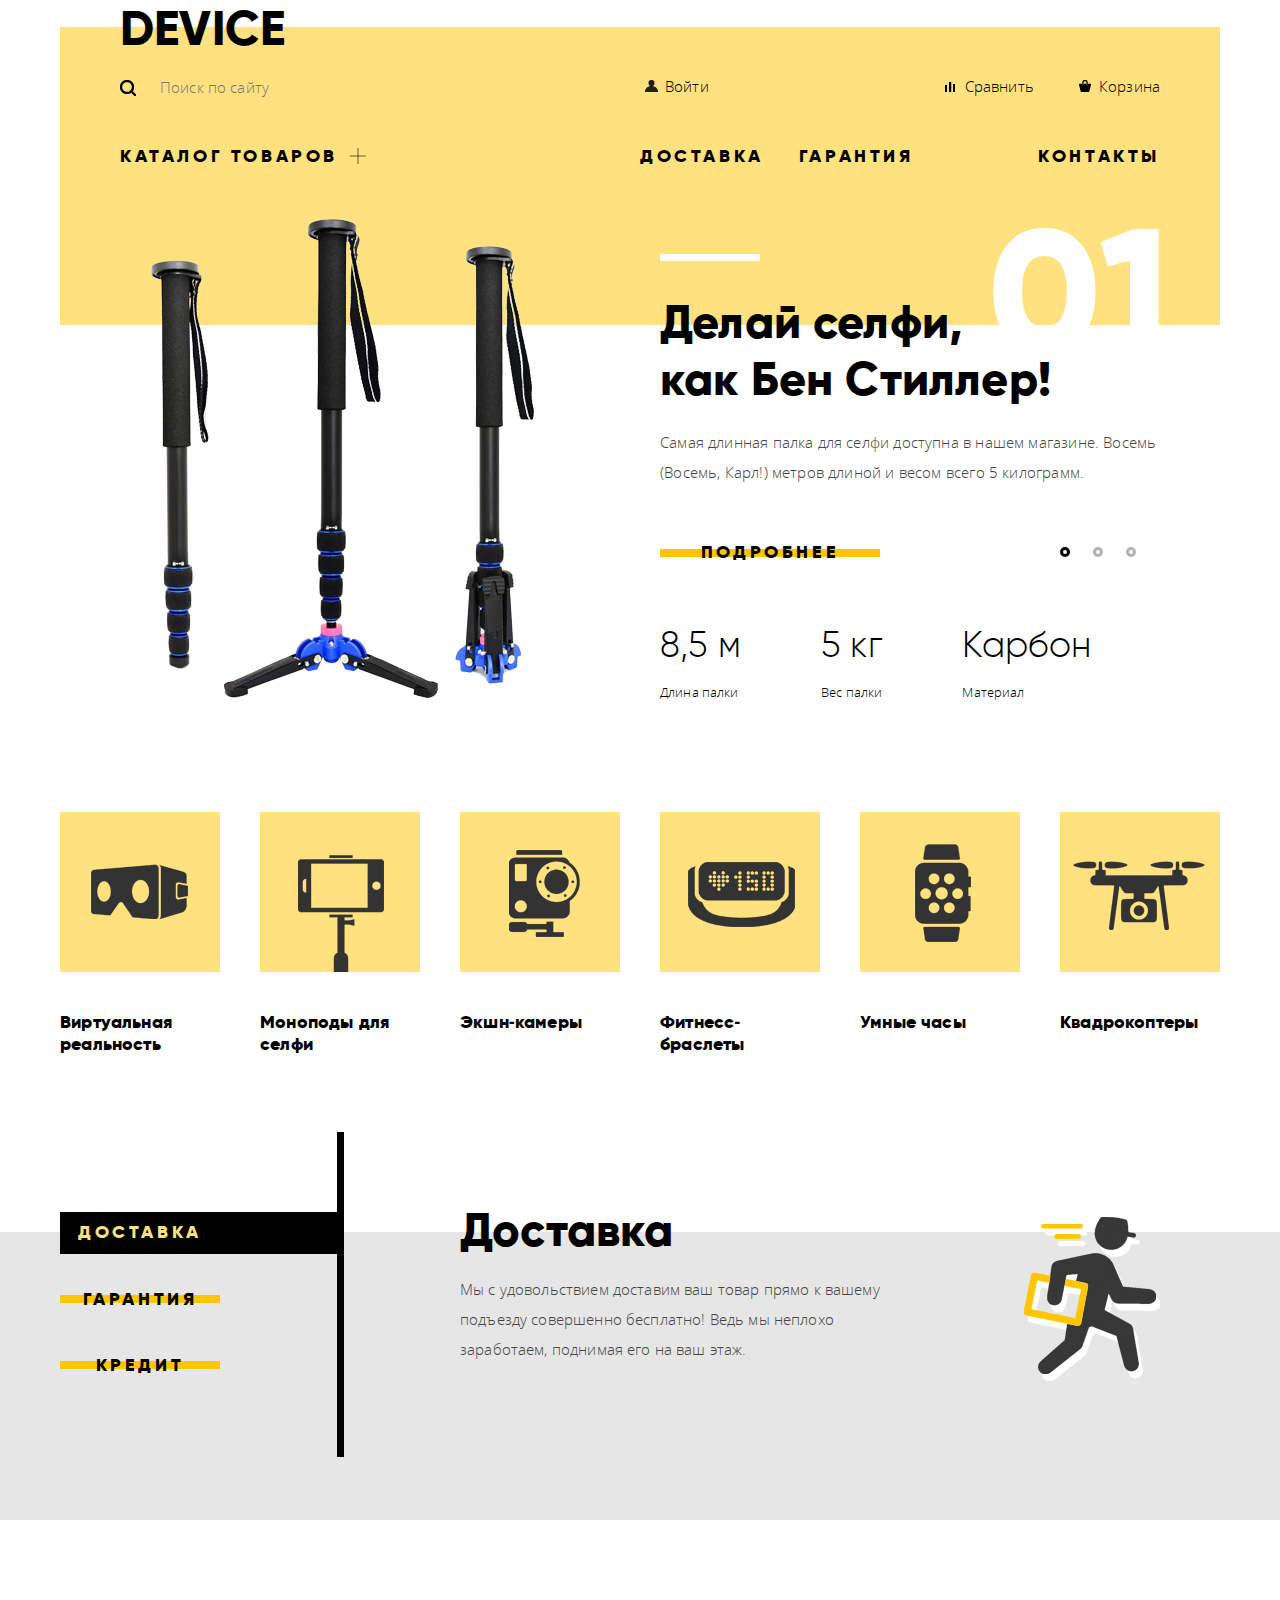
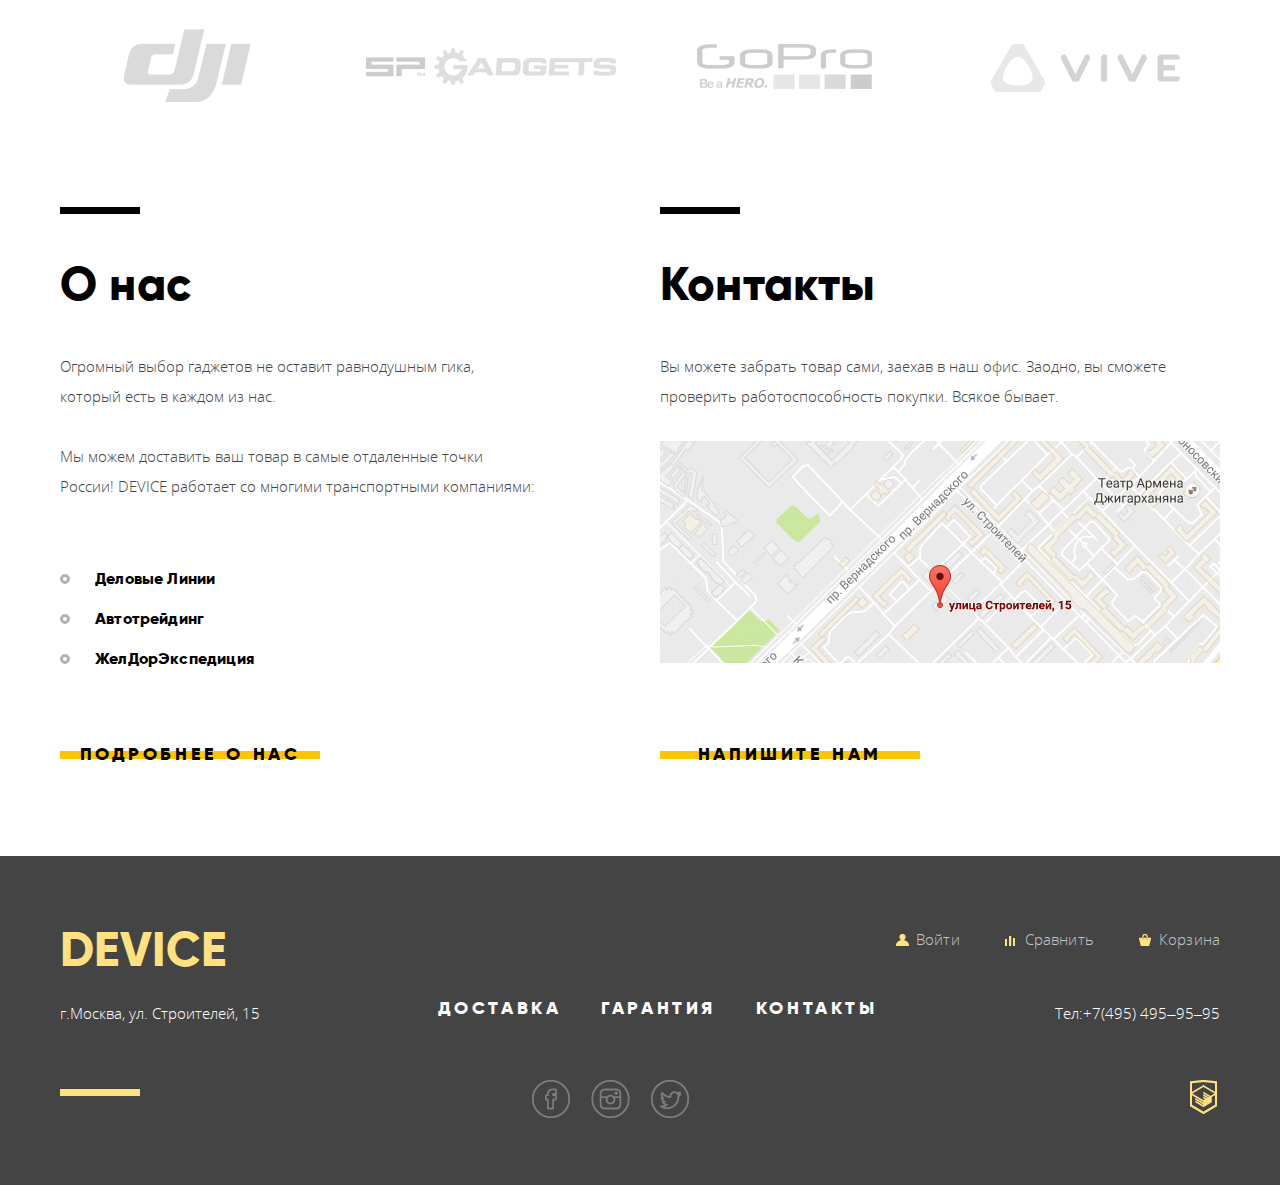
==== index.html @ 5fd87b6b "Сделана разметка модальных окон" ====
<!DOCTYPE html>
<html lang="ru">
<head>
	<meta charset="utf-8">
	<title>HTML Academy: Девайс</title>
	<link rel="stylesheet" href="css/normalize.css">
	<link rel="stylesheet" href="css/style.css">
</head>
<body>
	<header class="main-header">
	
		<div class="container">
			<div class="logo">
				Device
			</div>
			<div class="user-block wrapper">
				<form class="search-form" action="https://echo.htmlacademy.ru" method="post">
					<input class="search" type="search" name="search" placeholder="Поиск по сайту">
					
					<button class="btn" type="submit">Найти</button>
				</form>

				<ul class="personal wrapper">
					<li><a class="user" href="#">Войти</a></li>
					<li><a class="compare" href="#">Сравнить</a></li>
					<li><a class="basket"  href="#">Корзина</a></li>
				</ul>
			</div>

			<div class="service-block wrapper">
				<nav class="catalog wrapper">
					<a href="#" class="catalog-title">Каталог товаров</a>
					<div class="catalog-items">
						<ul>
							<li><a href="#">Виртуальная реальность</a></li>
							<li><a href="catalog.html">Моноподы для селфи</a></li>
							<li><a href="#">Экшн&#x2010;камеры</a></li>
						</ul>
						<ul>
							<li><a href="#">Фитнесс&#x2010;браслеты</a></li>
							<li><a href="#">Умные часы</a></li>
						</ul>
						<ul>
							<li><a href="#">Квадрокоптеры</a></li>
						</ul>
					</div>
				</nav>

				<ul class="service wrapper">
					<li><a href="#">Доставка</a></li>
					<li><a href="#">Гарантия</a></li>
					<li><a href="#">Контакты</a></li>
				</ul>
			</div>


		</div>

	</header>

	<main>
		<div class="container">
			<!-- переключатель слайдера -->
			<div class="promo-slider">
				<input type="radio" id="btn-1" name="promo-toggle" checked>
				<input type="radio" id="btn-2" name="promo-toggle">
				<input type="radio" id="btn-3" name="promo-toggle">
				<div class="promo-controls">
					<label for="btn-1"></label>
					<label for="btn-2"></label>
					<label for="btn-3"></label>
				</div>
				<!--промо-продукты-->		
				<div class="slider-inner">
					<section class="promo-item wrapper">
						<img src="img/promo-selfie.png" width="560" height="500" alt="Самая длинная селфи-палка">
						<section class="description">
							<h2>Делай селфи, как Бен Стиллер!</h2>
							<p>Самая длинная палка для селфи доступна в нашем магазине.
								Восемь (Восемь, Карл!) метров длиной и весом всего 5 килограмм.
							</p>
							<a href="#">Подробнее</a>
							
							<ul class="promo-property">
								<li>
									<span>8,5 м</span>
									<span>Длина палки</span>
								</li>
								<li>
									<span>5 кг</span>
									<span>Вес палки</span>
								</li>
								<li>
									<span>Карбон</span>
									<span>Материал</span>
								</li>
							</ul>
							
						</section>
					</section>

					<section class="promo-item wrapper">
						<img src="img/promo-bracelet.png" width="560" height="500" alt="Мотивирующий фитнесс-браслет">
						<section class="description">
							<h2>Худеем правильно!</h2>
							<p>Мотивирующие фитнесс&#x2010;браслеты помогут найти в себе силы не пропускать занятия и соблюдать диету.
							</p>
							<a href="#">Подробнее</a>

							<ul class="promo-property">
								<li>
									<span>48 часов</span>
									<span>Без подзарядки</span>
								</li>
							</ul>
							
						</section>
					</section>

					<section class="promo-item wrapper">
						<img src="img/promo-quadrocopter.png" width="560" height="500" alt="Квадрокоптер, оснащенный лазером">
						<section class="description">
							<h2>Порхает как бабочка, жалит как пчела!</h2>
							<p>Этот обычный, на первый взгляд, квадрокоптер оснащен мощным лазером, замаскированным под стандартную камеру.
							</p>
							<a href="#">Подробнее</a>

							<ul class="promo-property">
								<li>
									<span>800 м</span>
									<span>Дальность полета</span>
								</li>
								<li>
									<span>50 м</span>
									<span>Радиус поражения</span>
								</li>
							</ul>
							
						</section>
					</section>
				</div>
			</div>
			<!--конец слайдера -->

			<section class="popular wrapper"> 
			<!--здесь я для реализации эффектов наведения думаю использовать вот такую конструкцию:
			 <div class="bg">
        <a href="#"> какой-то текст</a>
       </div>

      .bg нам нужен для создания оранжевого прямоугольника-фона, задаем фиксированные размеры (они меньше, чем размеры а) и overflow: visible; position: relative;
       с помощью bg:hover цвет по наведению будет меняться на другой (более яркий) 

      для а задаем нужную нам фоновую картинку, абсолютно позиционируем, так чтобы картинка расположилась над оранжевым фоном .bg, 
      и задаем изменение  opacity при  a:active-->
	      <div class="popular-item">
	      	<a class="virtual-reality" href="#">
	      		Виртуальная реальность
	      	</a>
	      </div>
	      <div class="popular-item">
	      	<a class="monopod" href="catalog.html">
	      		Моноподы для селфи
	      	</a>
	      </div>
	      <div class="popular-item">
	      	<a class="action-camera" href="#">
	      		Экшн&#x2010;камеры
	      	</a>
	      </div>
	      <div class="popular-item">
	      	<a class="fitness-bracelets" href="#">
	      		Фитнесс&#x2010;браслеты
	      	</a>
	      </div>
	      <div class="popular-item">
	      	<a class="smart-watch" href="#">
	      		Умные часы
	      	</a>
	      </div>
	      <div class="popular-item">
	      	<a class="quadrocopter" href="#">
	      		Квадрокоптеры
	      	</a>
	      </div>
    	</section>
  	</div>


	  <div class="service-slider">
	  	
	  	<div class="container wrapper">
	  	
	  	<input type="radio" id="btn-4" name="toggle" checked>
		  <input type="radio" id="btn-5" name="toggle" >
		  <input type="radio" id="btn-6" name="toggle">
	  	<!-- переключатель слайдера -->
	  		<div class="slider-toggles">
		  		<label for="btn-4">Доставка</label>
		  		<label for="btn-5">Гарантия</label>
		  		<label for="btn-6">Кредит</label>
		  	</div>
	  		<!--содержимое слайдера -->		
	  		<div class="slider-inner">
		  		
	  			
	  			<section class="service-item delivery">
	  				<h2>Доставка</h2>
	  				<p>Мы с удовольствием доставим ваш товар прямо к вашему подъезду совершенно бесплатно! Ведь мы неплохо заработаем, поднимая его на ваш этаж.
	  				</p>
	  			</section>
	  			<section class="service-item warranty">
	  				<h2>Гарантия</h2>
	  				<p>Если из&#x2010;за возгарания купленного у нас товара у вас сгорит дом &mdash; не переживайте, мы выдадим вам новый. Товар, не дом, конечно же.
	  				</p>
	  			</section>
	  			<section class="service-item credit">
	  				<h2>Кредит</h2>
	  				<p>Залезть в долговую яму стало проще! Кредитные консультанты подберут для вас наиболее выгодные условия кредита. Выгодные для нашего банка, разумеется.
	  				</p>
	  			</section>
	  		</div>
	  	</div>
	  	
	  </div>
	  <!--конец слайдера -->

	  <div class="container">
	  	<div class="logotypes wrapper">
	  		<!--здесь для реализации эффекта изменения яркости картинки при наведении пришлось сделать картинку фоновой  -->
	  		<a class="dji" href="#">Dji</a>
	  		<a class="gadgets" href="#">SP Gadgets</a>
	  		<a class="gopro" href="#">GoPro</a>
	  		<a class="vive" href="#">Vive</a>
	  	</div>

	  	<div class="info wrapper">
		  	<section class="about-us wrapper">
		  		<h2>О нас</h2>
		  		<p>Огромный выбор гаджетов не оставит равнодушным гика, который есть в каждом из нас.</p>
		  		<p>Мы можем доставить ваш товар в самые отдаленные точки России! DEVICE работает со многими транспортными компаниями:</p>
		  		<ul class="logistics">
		  			<li>Деловые Линии</li>
		  			<li>Автотрейдинг</li>
		  			<li>ЖелДорЭкспедиция</li>	
		  		</ul>
		  		<a href="#">Подробнее о нас</a>
		  	</section>

		  	<section class="contacts wrapper">
		  		<h2>Контакты</h2>
		  		<p>Вы можете забрать товар сами, заехав в наш офис. Заодно, вы сможете проверить работоспособность покупки. Всякое бывает.</p>
		  		<a href="#">
		  			<img src="img/map.jpg" width="560" height="222" alt="часть карты с адресом компании: г.Москва, ул. Строителей, 15">
		  		</a>
		  		<a class="write-us" href="#">Напишите нам</a>
		  	</section>
		  </div>

	  	
	  </div>
	</main>

	<footer class="main-footer">
		<div class="container">
			<div class="user-block wrapper">
				<a class="footer-logo" href="index.html">Device</a>
				<ul class="footer-personal wrapper">
					<li><a class="footer-user" href="#">Войти</a></li>
					<li><a class="footer-compare" href="#">Сравнить</a></li>
					<li><a  class="footer-basket" href="#">Корзина</a></li>
				</ul>
			</div>
			

			<div class="service-block wrapper">
				<div class="address">г.Москва, ул. Строителей, 15 
				</div>

				<ul class="footer-service wrapper">
					<li><a href="#">Доставка</a></li>
					<li><a href="#">Гарантия</a></li>
					<li><a href="#">Контакты</a></li>
				</ul>

				<div class="tel">Тел:+7(495) 495&#x2012;95&#x2012;95
				</div>
			</div>

			<div class="links wrapper">
				<div class="social">
					<a class="btn-fb" href="#">facebook</a>
					<a class="btn-inst" href="#">instagram</a>
					<a class="btn-tw" href="#">twitter</a>
				</div>
				<div class="copyright">
					<a href="https://htmlacademy.ru">HTMLAcademy.ru</a>
				</div>
			</div>
		</div>

	</footer>

	<div class="modal-content">
      <button class="modal-content-close" type="button" title="Закрыть">Закрыть</button>

      <form class="wrapper" action="https://echo.htmlacademy.ru" method="post">
	  			<div class="name">
	  				<label for="name">Ваше имя:</label>
	  				<input type="text" id="name" name="name" placeholder="Представьтесь, пожалуйста">
	  			</div>
	  			<div class="email">
	  				<label for="email">Ваш e&#x2010;mail:</label>
	  				<input type="email" id="email" name="email" placeholder="Для отправки ответа">
	  			</div>
	  			<div class="letter">
	  				<label for="text">Текст письма:</label>
	  				<textarea id="text" name="text" placeholder="В свободной форме"></textarea>
	  			</div>
	  			<button class="send" type="submit">Отправить</button>
	  		</form>
   </div>

   <div class="modal-content-map">
      <button class="modal-content-close" type="button" title="Закрыть">Закрыть</button>
      <div id="yandex-map"></div>
    </div>


</body>
</html>
---- css/style.css ----
@font-face {
	font-family: "Gilroy";
	src: 
		local("Gilroy ExtraBold"), local("Gilroy-ExtraBold"),
		url("../fonts/gilroyextrabold.woff2") format("woff2"),
		url("../fonts/gilroyextrabold.woff") format("woff");
	font-weight: 800;
	font-style: normal;
}

@font-face {
	font-family: "Gilroy";
	src: 
		local("Gilroy Light"), local("Gilroy-Light"),
		url("../fonts/gilroylight.woff2") format("woff2"),
		url("../fonts/gilroyexlight.woff") format("woff");
	font-weight: 300;
	font-style: normal;
} 

@font-face {
	font-family: "Open Sans";
	src: 
		local("Open Sans Light"), local("OpenSans-Light"), 
		url("../fonts/opensanslight.woff2") format("woff2"),
		url("../fonts/opensanslight.woff") format("woff");
	font-weight: 300;
	font-style: normal;

}

@font-face {
	font-family: "Open Sans";
	src: 
		local("Open Sans"), local("OpenSans"), 
		url("../fonts/opensans.woff2") format("woff2"),
		url("../fonts/opensans.woff") format("woff");
	font-weight: normal;
	font-style: normal;

}


body {
	min-width: 1200px;
	font-family: "Gilroy", Arial, sans-serif;
	font-weight: 800;
	font-size: 18px;
	line-height: 1.2em;
	letter-spacing: 0.01em;
	color: #000000;
	}


 a {
	text-decoration: none;
	color: #000000;
}

img {
	max-width: 100%;
	height: auto;
}


.container {
  width: 1160px;
	margin: 0 auto;
	padding-right: 20px;
	padding-left: 20px;
}

.wrapper {
	display: flex;
	justify-content: space-between;
}

.main-header .container {
	position: relative;
}

.main-header .container::before {
	position: absolute;
	z-index: -1;
	top: 27px;
	content: "";
	display: block;
	width: 1160px;
	height: 186px;
	background-color: #ffe27f;

}


.logo {
	padding-left: 60px;
	font-size: 48px;
	line-height: 1.2em;
	text-transform: uppercase;
}

.logo a:hover {
	color: #444444;
}

.logo a:active {
	color: #666666;
}

.main-header .user-block{
	padding-top: 10px;
	padding-right: 60px;
	padding-bottom: 15px;
	padding-left: 60px;
	font-family: "Open Sans", Arial, sans-serif;
	font-weight: 300;
	font-size: 15px;
	line-height: 36px;
	letter-spacing: 0.01em;
	color: #000000;
}

.search-form{
	
	flex-basis: 440px;
	font-size: 0;

}



/* Осталась стилизация плейсхолдера*/

.search-form .search {
	width: 315px;
	padding-left: 40px;
	font-family: "Open Sans", Arial, sans-serif;
	font-weight: 300;
	font-size: 15px;
	line-height: 36px;
	letter-spacing: 0.01em;
	color: #000000;
	border: none;
	background-color: transparent;
	background-image: url("../img/icons/icons-sprite.png");
	background-repeat: no-repeat; 
	background-position: -10px -440px;
}

.search-form .btn {
	display: none;
}

.search:focus {
	border-bottom: 2px solid black;
	outline: none;
}

.search:focus + .btn {
 display: inline-block;
 width: 81px;
 font-family: "Open Sans", Arial, sans-serif;
	font-weight: 300;
	font-size: 15px;
	line-height: 36px;
	letter-spacing: 0.01em;
	color: #000000;
 background-color: transparent;
 border: 2px solid black;
}


.search:focus + .btn:hover {
	background-color: #000000;
	color: #ffffff;
}

/*какая-то фигня: нажатие не отображается и кнопка исчезает*/

.search:focus + .btn:active {
	background-color: #000000;
	color: rgba(255, 255, 255, 0.3);
}



.personal{
	flex-basis: 520px;
	list-style: none;
	margin: 0;
	padding: 0;
}

.personal li:nth-last-child(2) {
	margin-left: auto;
}

.personal a:not(.exit){
	position: relative;
	display: block;
	padding-left: 25px;
	
	}



.personal .exit {
	color: rgba(0, 0, 0, 0.3);
	margin-left: 15px;
}

.personal .basket {
	margin-left: 40px;
}

.personal a:not(.exit)::before {
	position: absolute;
	bottom: 12px;
	left: 5px;
	content: "";
	display: block;
	background-image: url("../img/icons/icons-sprite.png");
  background-repeat: no-repeat; 
}

.personal .user::before {
	width: 13px;
  height: 12px;
  background-position: -10px -254px;
}

.personal .compare::before {
	width: 10px;
 	height: 10px;
  background-position: -10px -224px;
}


.personal .basket::before {
	width: 12px;
  height: 12px;
  background-position: -10px -192px;
}


.personal a:not(.exit):hover {
	opacity: 0.6;
}


.personal a:not(.exit):active {
	opacity: 0.3;
}



.main-header .service-block{
	position: relative;
	padding: 20px 60px 0;
	letter-spacing: 0.2em;
	text-transform: uppercase;
	
}

.service-block a:hover {
	color: rgba(0, 0, 0, 0.6);
}

.service-block a:active {
	color: rgba(0, 0, 0, 0.3);
}

.catalog {
	flex-basis: 520px;
	padding-bottom: 20px;

}

.catalog-title {
	position: relative;
	padding-right: 28px;
}

.catalog-title::before,
.catalog-title::after {
	position: absolute;
	top: 9px;
	right: 0;
	content: "";
	display: block;
	width: 16px;
	height: 2px;
	background-color: rgba(0, 0, 0, 0.3);
}

.catalog-title::after {
	transform: rotate(90deg);
}

.catalog-title:hover::before,
.catalog-title:hover::after {
	background-color: rgba(0, 0, 0, 0.2);
}

.catalog-title:active::before,
.catalog-title:active::after {
	background-color: rgba(0, 0, 0, 0.1);
}

.catalog-items {
	position: absolute;
	z-index: 1;
	top: 60px;
	right: 0px;

	display: none;
	width: 1100px;
	padding-bottom: 30px;
	padding-left: 60px;
	background-color: #ffe27f;
}

.catalog:hover .catalog-items{
	display: flex;
	justify-content: flex-start;
	
}

.catalog-items ul {
	list-style: none;
	margin: 0;
	padding: 0;
}


.catalog-items ul:first-child {
	padding-right: 40px;
}

.catalog-items li{
	width: 200px;
}


.catalog-items a {
	font-family: "Open Sans", Arial, sans-serif;
	font-weight: 300;
	font-size: 15px;
	line-height: 36px;
	letter-spacing: 0.01em;
	text-transform: none;

}




.service {
	flex-basis: 520px;
	list-style: none;
	margin: 0;
	padding: 0;

}

.service li:first-child {
	margin-right: 35px;
}

.service li:last-child {
margin-left: auto;
}

.service a {
	display: block;
	}



/*main*/

.promo-slider {
	position: relative;
	padding-top: 25px;
	margin-bottom: 100px;
}


.promo-slider::before {
	position: absolute;
	top: 25px;
	left: 0;
	z-index: -1;
	content: "";
	display: block;
	width: 1160px;
	height: 113px;
	background-color: #ffe27f;


}
.promo-slider input {
	display: none;
}

.promo-controls {
	position: absolute;
	z-index: 2;
	right: 84px;
	top: 360px;
	font-size: 0;
}

.promo-controls label {
	display: inline-block;
	width: 4px;
	height: 4px;
	margin-left: 23px;
	border-radius: 50%;
	border: 3px solid rgba(0, 0, 0, 0.3);
	vertical-align: top;

}

.promo-controls label:hover {
	border-color: rgba(0, 0, 0, 0.4);
}

#btn-1:checked ~ .promo-controls label[for="btn-1"],
#btn-2:checked ~ .promo-controls label[for="btn-2"],
#btn-3:checked ~ .promo-controls label[for="btn-3"] {
	border-color: #000000;
}


.slider-inner .promo-item {
	display: none;
}

#btn-1:checked ~ .slider-inner .promo-item:nth-child(1),
#btn-2:checked ~ .slider-inner .promo-item:nth-child(2),
#btn-3:checked ~ .slider-inner .promo-item:nth-child(3) {
	display: flex;
}

.promo-item img {
	width: 560px;
	height: 500px;
	margin-right: 20px;

}

.description {
	display: flex;
	flex-direction: column;
	justify-content: space-between;
	width: 510px;
	padding-right: 50px;
	padding-left: 20px;

}
 .description h2 {
 	margin: 82px 0 0 0;
 	width: 392px;
 	font-size: 47px;
	line-height: 1.2em;
 	font-weight: 800;
 	 }

 	  .promo-item:nth-child(3) h2{
 	 	width: 500px;
 	 }

 	.description h2::before {
 		position:absolute;
 		right: 460px;
 		top: 67px;
 		content: "";
 		display: block;
 		width: 100px;
 		height: 7px;
 		background-color: #ffffff;

 	}

 	.description h2::after {
 		z-index: -1;
 		position:absolute;
 		top: 16px;
 		right: 47px;
 		content: "01";
 		display: block;
 		font-family: "Gilroy", Arial, sans-serif;
	font-weight: 800;
	font-size: 179px;
	line-height: 179px;
	letter-spacing: 0.01em;
 		color: #ffffff;
 	}

.promo-item:nth-child(2) h2::after {
	content: "02";
}

.promo-item:nth-child(3) h2::after {
	content: "03";
}


 	

 .description p {
 	margin: 20px 0 45px 0;
	font-family: "Open Sans", Arial, sans-serif;
	font-weight: 300;
	font-size: 15px;
	line-height: 30px;
	color: #444444;
	}

 .description a {
 	position: relative;
 	display: block;
 	width: 220px;
 	padding-top: 10px;	
 	padding-bottom: 10px;
	letter-spacing: 0.2em;
	text-transform: uppercase;
	text-align: center;

 }

 .description a::before {
 	position: absolute;
 	z-index: -1;
 	top: 17px;
 	content: "";
 	display: block;
 	width: 220px;
 	height: 8px;
 	background-color: #ffc600;
 }

 .description a:hover {
 	background-color: #ffc600;
 }

 .description a:active {
 	color: rgba(0, 0, 0, 0.3);
 }



 .promo-property {
 	list-style: none;
 	margin: auto 0 0 0;
 	padding: 0;
 }
 
.promo-property li{
	display: inline-block;
	margin-right: 75px;
}

.promo-property span:first-child {
	display: block;
	margin-bottom: 15px;
	font-family: "Gilroy", Arial, sans-serif;
	font-weight: 300;
	font-size: 36px;
	line-height: 1.2em;

	

}
.promo-property span:last-child {
	display: block;
	padding-bottom: 10px;
	font-family: "Open Sans", Arial, sans-serif;
	font-weight: 300;
	font-size: 13px;
	line-height: 20px;
	letter-spacing: 0.01em;
}

 .popular {
 	margin-bottom: 160px;
 }

 .popular-item {
 	position: relative;
 	width: 160px;
 	height: 160px;
 	background-color: #ffe27f;
 	overflow: visible;
 }

 .popular-item:hover {
 	background-color: #ffc600;
 }

 .popular-item a {
 	position: absolute;
 	top: 0;
 	left: 0;
 	display: block;
 	width: 160px;
 	padding-top: 200px;
 	background-image: url("../img/popular-sprite.png");
  background-repeat: no-repeat;
 	

 }
 

.popular-item .virtual-reality {
	 background-position: -822px -2px;
}

.popular-item .monopod {
	background-position: -330px -2px;
}

.popular-item .action-camera {
	background-position: -2px -2px;
}

.popular-item .fitness-bracelets {
	background-position: -166px -2px;
}

.popular-item .smart-watch {
	background-position: -658px -2px;
}
.popular-item .quadrocopter {
	background-position: -494px -2px;
}

.popular-item a:active {
	opacity: 0.3;
}

.service-slider {
	position: relative;
	margin-bottom: 160px;
}

.service-slider input {
	display: none;
}

.service-slider::after {
	position: absolute;
	top: 100px;
	content: "";
	display: block;
	width: 100%;
	height: 288px;
	z-index: -2;
	background-color: #e6e6e6;
}

.slider-toggles {
	width: 277px;
	padding-top: 80px;
	padding-bottom: 45px;
	border-right: 7px solid black;
}

.slider-toggles label {
	position: relative;
	display: block;
	width: 160px;
	padding-top: 10px;
	padding-right: 117px;
	padding-bottom: 10px;
	margin-bottom: 25px;
	text-align: center;
	letter-spacing: 0.2em;
	text-transform: uppercase;
	
}

.slider-toggles label::before {
	position: absolute;
	top: 16px;
	content: "";
	z-index: -1;
	display: block;
	width: 160px;
	height: 8px;
	background-color: #ffc600;
}

.slider-toggles label:hover{
	padding-right: 0px;
	margin-right: 117px;
	background-color: #ffc600;
}

/*меньшая вложенность здесь не получается*/

#btn-4:checked ~ .slider-toggles label[for="btn-4"],
#btn-5:checked ~ .slider-toggles label[for="btn-5"],
#btn-6:checked ~ .slider-toggles label[for="btn-6"] {
	margin-right: 0px;
	padding-right: 117px;
	color: #ffe27f;
	background-color: #000000;
}

 .service-item {
 	position: relative;
	display: none;
	width: 760px;
	padding-left: 116px;
	padding-top: 70px;
	
}

.service-item::before {
	position: absolute;
	content: "";
	display: block;
  background-image: url("../img/spritesheet.png");
  background-repeat: no-repeat;
}

.service-item.delivery::before {
	top: 85px;
 	right: 60px;
 width: 136px;
    height: 164px;
    background-position: -171px -5px;
}

.service-item.warranty::before {
	top: 60px;
		right: 45px;
 		width: 171px;
    height: 195px;
    background-position: -545px -335px;
}

.service-item.credit::before {
	top: 60px;
	right: 70px;
 width: 156px;
    height: 188px;
    background-position: -5px -5px;
}

/*меньшая вложенность здесь не получается*/

#btn-4:checked ~ .slider-inner .service-item.delivery,
#btn-5:checked ~  .slider-inner .service-item.warranty,
#btn-6:checked ~ .slider-inner .service-item.credit {
 display: block;
}

.service-item h2 {
	margin: 0;
	font-size: 47px;
	line-height: 1.2em;
	font-weight: 800;
	
}

.service-item p {
	width: 435px;
	font-family: "Open Sans", Arial, sans-serif;
	font-weight: 300;
	font-size: 15px;
	line-height: 30px;
	letter-spacing: 0.01em;
	color: #444444;
	}


.logotypes {
  margin-bottom: 90px;
}

.logotypes a {
	width: 260px;
	height: 100px;
	font-size: 0;
	background-image: url("../img/spritesheet.png");
  background-repeat: no-repeat;

}

.logotypes .dji {
	background-position: -5px -289px;
}


.logotypes .dji:hover {
	background-position: -171px -179px;
}


.logotypes .gadgets {
 background-position: -5px -399px;
}


.logotypes .gadgets:hover {
	background-position: -275px -289px;
}


.logotypes .gopro {
 background-position: -317px -5px;
}


.logotypes .gopro:hover {
	background-position: -275px -399px;
}


.logotypes .vive {
	background-position: -545px -225px;
}


.logotypes .vive:hover {
  background-position: -441px -115px;
}

.info {
	margin-bottom: 80px;
}

.info  .wrapper {
	position: relative;
	flex-direction: column;
	width: 560px;
	
}

.info h2 {
	font-size: 47px;
	line-height: 1.2em;
	font-weight: 800;
	padding-top: 10px;
}


.info h2::before {
	position: absolute;
	top: 0;
	left: 0;
	content: "";
	display: block;
	width: 80px;
	height: 7px;
	background-color: #000000;

}
.info p {
	margin: 0 0 30px 0;
	font-family: "Open Sans", Arial, sans-serif;
	font-weight: 300;
	font-size: 15px;
	line-height: 30px;
	letter-spacing: 0;
	color: #444444;
}

.info a {
	letter-spacing: 0.2em;
	text-transform: uppercase;
	
}
.about-us, 
.contacts {
	position: relative;
}



 .about-us p {
	width: 475px;

}

.about-us a {
 	position: relative;
 	display: block;
 	width: 260px;
 	padding-top: 10px;	
 	padding-bottom: 10px;
 	margin-top: 55px;
	text-align: center;

 }

 .about-us a::before {
 	position: absolute;
 	z-index: -1;
 	top: 17px;
 	content: "";
 	display: block;
 	width: 260px;
 	height: 8px;
 	background-color: #ffc600;
 }

 .about-us a:hover {
 	background-color: #ffc600;
 }

 .about-us a:active {
 	color: rgba(0, 0, 0, 0.3);
 }

.write-us {
 	position: relative;
 	display: block;
 	width: 260px;
 	padding-top: 10px;	
 	padding-bottom: 10px;
 	margin-top: 65px;
	text-align: center;

 }

 .write-us::before {
 	position: absolute;
 	z-index: -1;
 	top: 17px;
 	content: "";
 	display: block;
 	width: 260px;
 	height: 8px;
 	background-color: #ffc600;
 }

 .write-us:hover {
 	background-color: #ffc600;
 }

 .write-us:active {
 	color: rgba(0, 0, 0, 0.3);
 }


.logistics {
	margin: auto 0 0 0;
	padding: 0;
	font-size: 16px;
	line-height: 40px;
	list-style: none;
	}

	.logistics li {
		position: relative;
		padding-left: 35px;
	}


	.logistics li::before {
		position: absolute;
		top: 15px;
		left: 0;
		content: "";
		display: block;
		width: 4px;
		height: 4px;
		border-radius: 50%;
		border: 3px solid rgba(0, 0, 0, 0.3);
	}






/*футер*/	

.main-footer {
	
	padding-top: 65px;
	padding-bottom: 65px;
	color: #ffffff;
	background-color: #444444;
}

.main-footer a{
	color: #ffffff;
}




a.footer-logo{
	margin-bottom: 20px;
	font-family: "Gilroy", Arial, sans-serif;
	font-weight: 800;
	font-size: 48px;
	line-height: 1.2em;
	letter-spacing: 0.01em;
	text-transform: uppercase;
	color: #ffe27f;

}

.footer-logo:hover {
 color: #ffc600;
}

.footer-logo:active {
	color: rgba(255, 198, 0, 0.3);
}



.footer-personal {
	margin: 0;
	padding: 0;
	list-style: none;
}


.footer-personal a {
	position: relative;
	padding-left: 25px;
	margin-left: 40px;
	font-family: "Open Sans", Arial, sans-serif;
	font-weight: 300;
	font-size: 15px;
	line-height: 36px;
	letter-spacing: 0.01em;
	color: rgba(255, 255, 255, 0.7);
}

.footer-personal a:hover {
 color: rgb(255, 255, 255);
}

.footer-personal a:active {
	opacity: 0.3;
}

.footer-personal a::before {
	position: absolute;
	bottom: 3px;
	left: 5px;
	content: "";
	display: block;
	background-image: url("../img/icons/icons-sprite.png");
  background-repeat: no-repeat; 
}

.footer-user::before {
	width: 13px;
  height: 12px;
  background-position: -10px -563px;
}

.footer-user:hover::before,
.footer-user:active::before {
	width: 13px;
    height: 12px;
     background-position: -10px -595px;

}

.footer-compare::before {
	width: 10px;
    height: 10px;
    background-position: -10px -74px;
}

.footer-compare:hover::before,
.footer-compare:active::before {
	width: 10px;
    height: 10px;
    background-position: -10px -104px;
}



.footer-basket::before {
	 width: 12px;
    height: 12px;
    background-position: -10px -10px;
}

.footer-basket:hover::before,
.footer-basket:active::before {
	width: 12px;
    height: 12px;
    background-position: -10px -42px;
}






.footer-service {
	width: 440px;
	margin: 0 0 60px 0;
	padding: 0;
	letter-spacing: 0.2em;
	text-transform: uppercase;
	list-style: none;

}

.footer-service a:hover {
	color: rgba(255, 255, 255, 0.6);
}

.footer-service a:active {
	color: rgba(255, 255, 255, 0.3);
}

.address,
.tel {
	font-family: "Open Sans", Arial, sans-serif;
	font-weight: 300;
	font-size: 15px;
	line-height: 30px;
	letter-spacing: 0;
	text-transform: none;

}

.social a {
	display: inline-block;
	width: 40px;
	height: 40px;
	margin: 0 7px;
	font-size: 0;
	vertical-align: top;
	background-image: url("../img/icons/icons-sprite.png");
  background-repeat: no-repeat; 
  opacity: 0.3;

}

.social a:hover {
	opacity: 1;

}

.social a:active {
	opacity: 0.1;
}


.social .btn-fb {
	 background-position: -10px -134px;
}


.social .btn-inst{
	background-position: -10px -394px;
}

.social .btn-tw {
	background-position: -5px -510px;
}

.social::before {
	content: "";
	display: inline-block;
	width: 80px;
	height: 7px;
	background-color: #ffe27f;
	margin-right: 380px;
}


.copyright a {
	display: inline-block;
	width: 30px;
	height: 40px;
	font-size: 0;
	vertical-align: top;
	background-image: url("../img/icons/icons-sprite.png");
  background-repeat: no-repeat; 
  background-position: -10px -286px;

}

.copyright a:hover {
	background-position: -10px -340px;
}

.copyright a:active {
	background-position: -10px -340px;
	opacity: 0.3;
}

/*модальное окно - форма обратной связи*/

.modal-content {
	display: none;
	position: fixed;
	z-index: 2;
	top: 50%;
	left: 50%;
	transform: translateY(-50%);
	width: 760px;
	padding: 95px 100px 78px 100px;
	margin-left: -480px;
	background-color: #ffffff;
	box-shadow: 0 8px 30px 8px rgba(0, 0, 0, 0.15);

	}

	.modal-content::before {
		position: absolute;
		top: 45px;
		left: 0;
		z-index: -2;
		content: "";
		display: block;
		width: 960px;
		height: 430px;
		box-shadow: 0 15px 30px 12px rgba(0, 0, 0, 0.35);
	}

	.modal-content::after {
		position: absolute;
		z-index: -2;
		top: 0;
		left: 0;
		content: "";
		display: block;
		width: 960px;
		height: 553px;
		background-color: #ffffff;
	}

	.modal-content-close {
		position: absolute;
		top: 22px;
		right: 22px; 
	width: 54px;
  height: 54px;

  font-size: 0;

  background-color: rgba(255, 198, 0, 0.5);
  border: 0;
  border-radius: 50%;
  cursor: pointer;
	}

	.modal-content-close:hover {
		background-color: #ffc600;
	}

	.modal-content-close:active {
		outline: none;
	}

.modal-content-close::before,
.modal-content-close::after {
	position: absolute;
	top: 26px;
	right: 10px;
	content: "";
	display: block;
	width: 34px;
	height: 2px;
	border-radius: 1px;
	background-color: #ffffff;
	transform: rotate(45deg);
}

.modal-content-close::after {
	transform: rotate(-45deg);
}

.modal-content-close:active::before,
.modal-content-close:active::after {
	background-color: rgba(255, 255, 255, 0.3);
}


form.wrapper {
		flex-wrap: wrap;
	}


.modal-content label,
.modal-content input,
.modal-content textarea {
	display: block;
}

.modal-content label {
	line-height: 18px;
	letter-spacing: 0;
}

input[name="name"],
input[name="email"] {
	width: 314px;
	padding: 13px 20px;
	margin-top: 8px;
	margin-bottom: 35px;
	font-family: "Open Sans", Arial, sans-serif;
	font-weight: normal;
	font-size: 14px;
	line-height: 18px;
	color: #000000;
	background-color: #f2f2f2;
	border: 3px solid #f2f2f2;
}



.modal-content textarea {
	width: 714px;
	height: 110px;
	padding: 20px;
	margin-top: 8px;
	margin-bottom: 40px;
	font-family: "Open Sans", Arial, sans-serif;
	font-weight: normal;
	font-size: 14px;
	line-height: 18px;
	color: #000000;
	background-color: #f2f2f2;
	border: 3px solid #f2f2f2;
}

input[name="name"]:hover,
input[name="email"]:hover,
.modal-content textarea:hover {
	background-color: #ebebeb;
	border-color: #ebebeb;
} 

input[name="name"]:focus,
input[name="email"]:focus,
.modal-content textarea:focus {
	background-color: #ffffff;
	border-color: #e5e5e5;
	outline: none;
} 


input[name="email"]:invalid {
	background-color: #ffdada;
	border-color: #ffdada;
}

.modal-content .send {
	position: relative;
 	display: block;
 	width: 200px;
 	padding: 10px 0;	
 	margin: 0;
 	font-family: "Gilroy", Arial, sans-serif;
	font-weight: 800;
	font-size: 18px;
	line-height: 1.2em;
	letter-spacing: 0.2em;
	text-transform: uppercase;
	text-align: center;
	border:none;
	background-color: transparent;
	

}

 .modal-content .send::before {
 	position: absolute;
 	z-index: -1;
 	top: 17px;
 	content: "";
 	display: block;
 	width: 200px;
 	height: 8px;
 	background-color: #ffc600;
 }

.modal-content .send:hover {
 	background-color: #ffc600;
 }

.modal-content .send:active {
 	color: rgba(0, 0, 0, 0.3);
 	outline: none;
 }

/*модальное окно - карта*/

.modal-content-map {
	display: none;
	position: fixed;
	top: 50%;
	left: 50%;
	margin-left: -480px;
	margin-top: -280px;
	width: 960px;
	height: 559px;
	background: #ffffff url("../img/map-big.jpg");
	box-shadow: 0 8px 30px 8px rgba(0, 0, 0, 0.15);
}



/*каталог*/


.catalog-main h1{
	padding-left: 60px;
	margin: 70px 0 15px 0;
	font-size: 47px;
	line-height: 1.2em;
	font-weight: 800;
	

}


.breadcrumbs {
	padding: 0 0 0 60px;
	margin:  0 0 40px 0;
	list-style: 0;
}

.breadcrumbs li{
	display: inline-block;
	padding-right: 40px;

}

.breadcrumbs a {
	display: block;
	padding-top: 10px;
	padding-bottom: 10px;
	font-family: "Open Sans", Arial, sans-serif;
	font-weight: 300;
	font-size: 14px;
	line-height: 36px;
	letter-spacing: 0.01em;
	color: rgba(0, 0, 0, 0.3);
}



.breadcrumbs a:not(.current):hover {
	color: rgba(0, 0, 0, 0.6);
}

.breadcrumbs a:not(current):active {
	color: rgba(0, 0, 0, 0.1);
}

.filters.wrapper,
.results.wrapper {
	flex-direction: column;
	justify-content: flex-start;
	flex-grow: 1;

}
.filters {
	background-image: linear-gradient(to bottom,#dcdcdc 70px, #efefef 70px)
}

.filters h2,
.filters form {
	width: 270px;
	padding-left: 60px;
	margin-top: 0;
	margin-right: 0;
	margin-bottom: 0;
	margin-left: auto;

}

/* вот здесь не очень красивый момент: высота блоков .filters h2
 и .container-sort h2 может измениться, но эти блоки должны 
 находиться над определенным цветом, а "высота" цвета у нас фиксированная */

 .filters h2,
 .container-sort h2 {
 	padding-top: 25px;
 	padding-bottom: 25px;
 	font-size: 16px;
 	line-height: 1.2em;
 	letter-spacing: 0.2em;
 	text-transform: uppercase;
 }

 .filters h2 {
 	font-weight: 800;
 }

 .filters h3 {
 	font-family: "Gilroy", Arial, sans-serif;
	font-weight: 800;
 	font-size: 18px;
 	line-height: 1.2em;
 	
 	}

.filters label {
	display: block;
	font-family: "Open Sans", Arial, sans-serif;
	font-weight: 300;
	font-size: 14px;
	line-height: 40px;
	letter-spacing: 0.01em;
}

.filters-color input {
	display: none;
}

.filters-color label {
	position: relative;
	padding-left: 40px;
}

.filters-color label::before {
  position: absolute;
  left: 0;
  bottom: 8px;
  content: "";
  display: block;
  width: 23px;
  height: 23px;
  background-color: #dcdcdc;
}

.filters-color label:hover::before {
	background-color: #cfcfcf;
}

.filters-color label::after {
	position: absolute;
	left: 6px;
	bottom: 16px;
	content: "";
	display: none;
	width: 12px;
	height: 7px;
	background-image: url("../img/icons/icons-sprite.png");
	background-repeat: no-repeat; 
	background-position: -10px -488px;
}

.filters-color input:checked + label::after {
	display: block;
}

.filters-bluetooth input {
	display: none;
}

.filters-bluetooth label {
	position: relative;
	padding-left: 40px;
}

.filters-bluetooth label::before {
  position: absolute;
  left: 0;
  bottom: 8px;
  content: "";
  display: block;
  width: 20px;
  height: 20px;
  border: 2px solid #c7c7c7;
  border-radius: 50%;
  
}

.filters-bluetooth label:hover::before {
	border-color: #bdbdbd;
}

.filters-bluetooth label::after {
  position: absolute;
  left: 8px;
  bottom: 16px;
  content: "";
  display: none;
  width: 5px;
  height: 5px;
  border: 2px solid #000000;
  border-radius: 50%;
  
}

.filters-bluetooth input:checked + label::after {
	display: block;
}

.filters-form button {
	position: relative;
	z-index: 1;
	border: none;
	background-color: transparent;
}

.filters-form a {
	position: relative;
 	display: block;
 	width: 200px;
 	padding: 10px 0;	
 	margin: 0;
 	font-family: "Gilroy", Arial, sans-serif;
	font-weight: 800;
	font-size: 18px;
	line-height: 1.2em;
	letter-spacing: 0.2em;
	text-transform: uppercase;
	text-align: center;
	border:none;
	

}

 .filters-form a::before {
 	position: absolute;
 	z-index: -1;
 	top: 17px;
 	content: "";
 	display: block;
 	width: 200px;
 	height: 8px;
 	background-color: #ffc600;
 }

 .filters-form a:hover {
 	background-color: #ffc600;
 }

 .filters-form a:active {
 	color: rgba(0, 0, 0, 0.3);
 }

 .results {
 	background-image: linear-gradient(to bottom, #ebebeb 70px, transparent 70px)
 }

 .container-sort,
 .products{
  width: 760px;
 	padding-left: 70px;
 	margin-right: auto;
 }

.container-sort {
 	margin-bottom: 60px;
 	}

 .container-sort.wrapper {
 	align-items: baseline;
 }

.container-sort h2{
	margin: 0;
	font-weight: 800;
}

 .container-sort ul {
 	margin: 0;
 	padding: 0;
 	list-style: none;
 }

 .container-sort li{
 	display: inline-block;

 }
 .container-sort a{
 	font-family: "Open Sans", Arial, sans-serif;
 	font-weight: normal;
 	font-size: 14px;
 	line-height: 18px;
  }

.products.wrapper {
	flex-wrap: wrap;
	

}
.products-item {
	width: 360px;
	margin-top: 10px;
	margin-bottom: 40px;

	
}

.products-item:nth-child(odd){
	margin-right: 40px;
}

.name-and-price.wrapper {
	align-items: baseline;
}

.products-item h1 {
	margin: 35px 0 0 0;
	padding-left: 0;
	width: 260px;
	font-size: 18px;
	line-height: 1.2em;
	font-weight: 800;

}

.products-item span {
	font-family: "Gilroy", Arial, sans-serif;
	font-weight: 300;
	font-size: 16px;
	line-height: 1.2em;
}

.products-item .products-purshase{
	display: none;
}

.products-paginator {
	width: 730px;
	padding: 15px;
	margin-top: 0;
	margin-bottom: 75px;
	margin-right: auto;
	margin-left: 70px;
	background-color: #ebebeb;
	list-style: none;
	
}

.products-paginator li:first-child {
	margin-right: auto;
}

.products-paginator li:last-child {
	margin-left: auto;
}

.products-paginator a {
	display: block;
	padding: 10px;
	text-transform: uppercase;
}
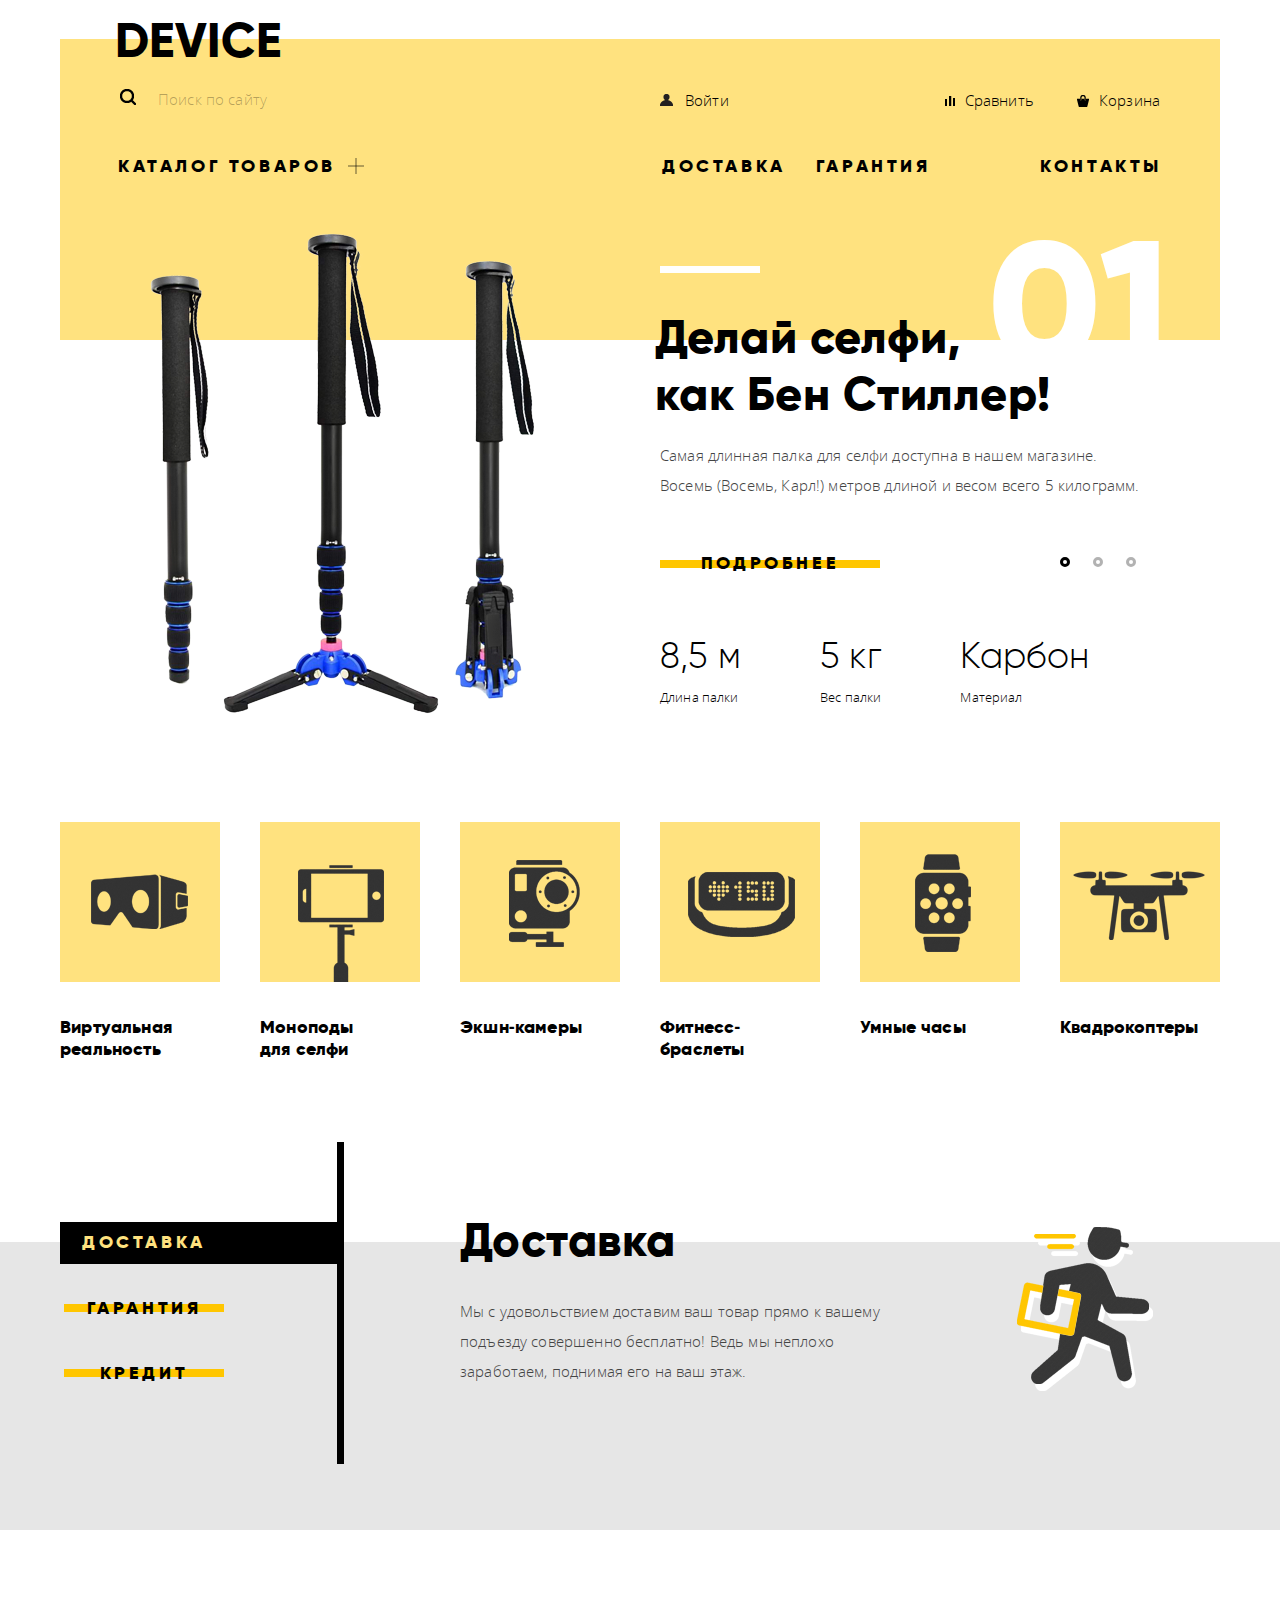
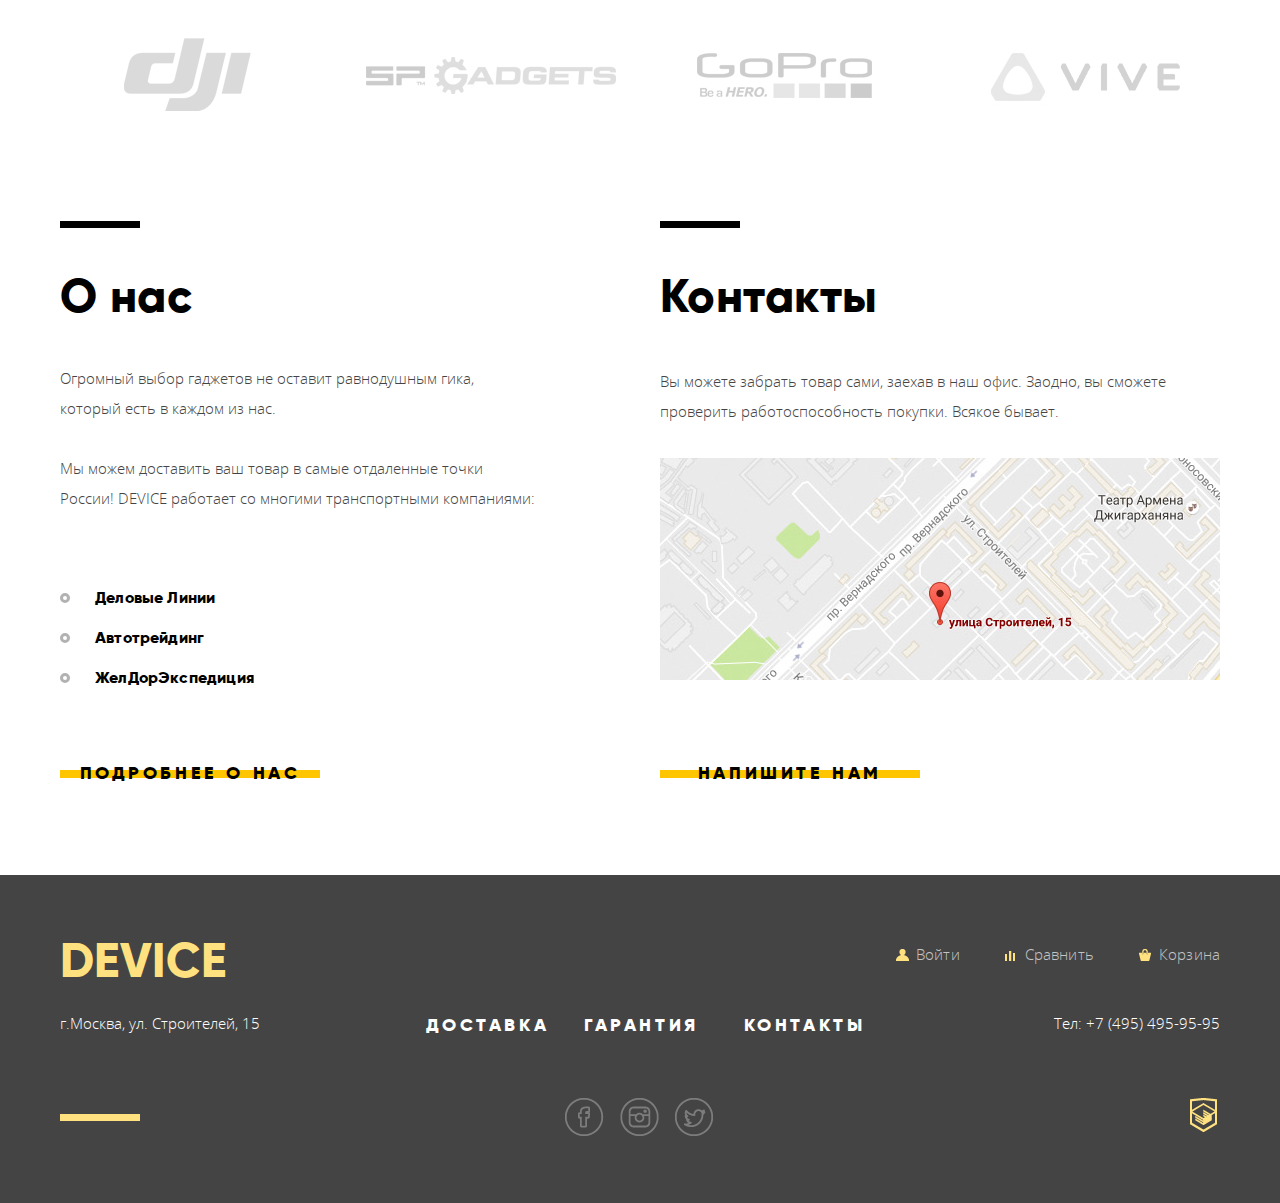
==== commit b8cbce71: "Разметка проверена на соответствие макету" ====
--- a/index.html
+++ b/index.html
@@ -30,20 +30,17 @@
 			<div class="service-block wrapper">
 				<nav class="catalog wrapper">
 					<a href="#" class="catalog-title">Каталог товаров</a>
-					<div class="catalog-items">
-						<ul>
-							<li><a href="#">Виртуальная реальность</a></li>
-							<li><a href="catalog.html">Моноподы для селфи</a></li>
-							<li><a href="#">Экшн&#x2010;камеры</a></li>
-						</ul>
-						<ul>
-							<li><a href="#">Фитнесс&#x2010;браслеты</a></li>
-							<li><a href="#">Умные часы</a></li>
-						</ul>
-						<ul>
-							<li><a href="#">Квадрокоптеры</a></li>
-						</ul>
-					</div>
+					<ul class="catalog-items">
+						<li><a href="#">Виртуальная реальность</a></li>
+						<li><a href="#">Фитнесс&#x2010;браслеты</a></li>
+						<li><a href="#">Квадрокоптеры</a></li>
+						<li><a href="catalog.html">Моноподы для селфи</a></li>
+						<li><a href="#">Умные часы</a></li>
+						<li><a href="#">Экшн&#x2010;камеры</a></li>
+
+						
+					</ul>
+					
 				</nav>
 
 				<ul class="service wrapper">
@@ -75,7 +72,8 @@
 					<section class="promo-item wrapper">
 						<img src="img/promo-selfie.png" width="560" height="500" alt="Самая длинная селфи-палка">
 						<section class="description">
-							<h2>Делай селфи, как Бен Стиллер!</h2>
+							<h2>Делай селфи, <br>
+							 как Бен Стиллер!</h2>
 							<p>Самая длинная палка для селфи доступна в нашем магазине.
 								Восемь (Восемь, Карл!) метров длиной и весом всего 5 килограмм.
 							</p>
@@ -102,7 +100,8 @@
 					<section class="promo-item wrapper">
 						<img src="img/promo-bracelet.png" width="560" height="500" alt="Мотивирующий фитнесс-браслет">
 						<section class="description">
-							<h2>Худеем правильно!</h2>
+							<h2>Худеем <br>
+							правильно!</h2>
 							<p>Мотивирующие фитнесс&#x2010;браслеты помогут найти в себе силы не пропускать занятия и соблюдать диету.
 							</p>
 							<a href="#">Подробнее</a>
@@ -143,16 +142,7 @@
 			<!--конец слайдера -->
 
 			<section class="popular wrapper"> 
-			<!--здесь я для реализации эффектов наведения думаю использовать вот такую конструкцию:
-			 <div class="bg">
-        <a href="#"> какой-то текст</a>
-       </div>
-
-      .bg нам нужен для создания оранжевого прямоугольника-фона, задаем фиксированные размеры (они меньше, чем размеры а) и overflow: visible; position: relative;
-       с помощью bg:hover цвет по наведению будет меняться на другой (более яркий) 
-
-      для а задаем нужную нам фоновую картинку, абсолютно позиционируем, так чтобы картинка расположилась над оранжевым фоном .bg, 
-      и задаем изменение  opacity при  a:active-->
+			
 	      <div class="popular-item">
 	      	<a class="virtual-reality" href="#">
 	      		Виртуальная реальность
@@ -160,7 +150,7 @@
 	      </div>
 	      <div class="popular-item">
 	      	<a class="monopod" href="catalog.html">
-	      		Моноподы для селфи
+	      		Моноподы для&nbsp;селфи
 	      	</a>
 	      </div>
 	      <div class="popular-item">
@@ -211,7 +201,7 @@
 	  			</section>
 	  			<section class="service-item warranty">
 	  				<h2>Гарантия</h2>
-	  				<p>Если из&#x2010;за возгарания купленного у нас товара у вас сгорит дом &mdash; не переживайте, мы выдадим вам новый. Товар, не дом, конечно же.
+	  				<p>Если из&#x2010;за возгарания купленного у нас товара у вас сгорит дом &mdash; не переживайте, мы выдадим вам новый.<br> Товар, не дом, конечно же.
 	  				</p>
 	  			</section>
 	  			<section class="service-item credit">
@@ -250,7 +240,7 @@
 		  	<section class="contacts wrapper">
 		  		<h2>Контакты</h2>
 		  		<p>Вы можете забрать товар сами, заехав в наш офис. Заодно, вы сможете проверить работоспособность покупки. Всякое бывает.</p>
-		  		<a href="#">
+		  		<a class="js-open-map" href="#">
 		  			<img src="img/map.jpg" width="560" height="222" alt="часть карты с адресом компании: г.Москва, ул. Строителей, 15">
 		  		</a>
 		  		<a class="write-us" href="#">Напишите нам</a>
@@ -283,7 +273,7 @@
 					<li><a href="#">Контакты</a></li>
 				</ul>
 
-				<div class="tel">Тел:+7(495) 495&#x2012;95&#x2012;95
+				<div class="tel">Тел: +7 (495) 495-95-95
 				</div>
 			</div>
 
@@ -306,16 +296,16 @@
 
       <form class="wrapper" action="https://echo.htmlacademy.ru" method="post">
 	  			<div class="name">
-	  				<label for="name">Ваше имя:</label>
-	  				<input type="text" id="name" name="name" placeholder="Представьтесь, пожалуйста">
+	  				<label for="user-name">Ваше имя:</label>
+	  				<input type="text" id="user-name" name="user-name" placeholder="Представьтесь, пожалуйста" >
 	  			</div>
 	  			<div class="email">
 	  				<label for="email">Ваш e&#x2010;mail:</label>
-	  				<input type="email" id="email" name="email" placeholder="Для отправки ответа">
+	  				<input type="email" id="email" name="email" placeholder="Для отправки ответа" >
 	  			</div>
 	  			<div class="letter">
 	  				<label for="text">Текст письма:</label>
-	  				<textarea id="text" name="text" placeholder="В свободной форме"></textarea>
+	  				<textarea id="text" name="text" placeholder="В свободной форме" ></textarea>
 	  			</div>
 	  			<button class="send" type="submit">Отправить</button>
 	  		</form>
@@ -323,9 +313,97 @@
 
    <div class="modal-content-map">
       <button class="modal-content-close" type="button" title="Закрыть">Закрыть</button>
-      <div id="yandex-map"></div>
+      <iframe src="https://www.google.com/maps/embed?pb=!1m12!1m8!1m3!1d8996.410481355666!2d37.5249401!3d55.6872036!3m2!1i1024!2i768!4f13.1!2m1!1z0KHQsNC90LrRgi3Qn9C10YLQtdGA0LHRg9GA0LMsINGD0LsuINCh0YLRgNC-0LjRgtC10LvQtdC5INC0LjE1!5e0!3m2!1sru!2sru!4v1486735890119" width="960" height="559" allowfullscreen></iframe>
     </div>
-
+    	<script>
+    		var link = document.querySelector(".write-us");
+    		var popup = document.querySelector(".modal-content");
+    		var close = popup.querySelector(".modal-content-close");
+    		var login = popup.querySelector("[name=user-name]");
+    		var text = popup.querySelector("textarea");
+    		var form = popup.querySelector("form");
+    		
+
+    		  link.addEventListener("click", function(event) {
+    		  	 event.preventDefault();
+    		  	 popup.classList.remove("modal-content-closing");
+    		  	 popup.classList.add("modal-content-show");
+    		  	 login.focus();
+      });
+
+    		  close.addEventListener("click", function(event) {
+    		  	event.preventDefault();
+    		  	popup.classList.remove("modal-content-show");
+    		  	popup.classList.remove("modal-error");
+    		  	popup.classList.add("modal-content-closing");
+     });
+
+    		  window.addEventListener("keydown", function(event) {
+    		  	if (event.keyCode === 27) {
+    		  		if (popup.classList.contains("modal-content-show")) {
+    		  			popup.classList.remove("modal-content-show");
+    		  			popup.classList.remove("modal-error");
+    		  			popup.classList.add("modal-content-closing");
+    		  		}
+    		  	}
+      });
+
+    		   form.addEventListener("submit", function(event) {
+        if (!login.value) {
+          		event.preventDefault();
+          		popup.classList.remove("modal-error");
+          		popup.offsetWidth = popup.offsetWidth;
+          		popup.classList.add("modal-error");
+          		login.classList.add("invalid");
+       			}
+       	if	(!text.value) {
+          		event.preventDefault();
+          		popup.classList.remove("modal-error");
+          		popup.offsetWidth = popup.offsetWidth;
+          		popup.classList.add("modal-error");
+          		text.classList.add("invalid");
+       			}	
+       		});
+
+    		   login.addEventListener("click", function(event) {
+    		   	login.classList.remove("invalid");
+    		   });
+
+ 						text.addEventListener("click", function(event) {
+    		   	text.classList.remove("invalid");
+    		   });
+
+
+
+
+           var mapOpen = document.querySelector(".js-open-map");
+
+           var mapPopup = document.querySelector(".modal-content-map");
+           var mapClose = mapPopup.querySelector(".modal-content-close");
+
+
+           mapOpen.addEventListener("click", function(event) {
+           	event.preventDefault();
+           	mapPopup.classList.remove("modal-content-closing");
+           	mapPopup.classList.add("modal-content-show");
+           });
+
+           mapClose.addEventListener("click", function(event) {
+           	event.preventDefault();
+           	mapPopup.classList.remove("modal-content-show");
+           	mapPopup.classList.add("modal-content-closing");
+           });
+
+           window.addEventListener("keydown", function(event) {
+           	if (event.keyCode === 27) {
+           		if (mapPopup.classList.contains("modal-content-show")) {
+           			mapPopup.classList.remove("modal-content-show");
+           			mapPopup.classList.add("modal-content-closing");
+           		}
+           	}
+           });
+
+    	</script>
 
 </body>
 </html>
--- a/css/style.css
+++ b/css/style.css
@@ -62,6 +62,9 @@
 	height: auto;
 }
 
+.main-header {
+	padding-top: 12px;
+}
 
 .container {
   width: 1160px;
@@ -86,16 +89,17 @@
 	content: "";
 	display: block;
 	width: 1160px;
-	height: 186px;
+	height: 190px;
 	background-color: #ffe27f;
 
 }
 
 
 .logo {
-	padding-left: 60px;
+	padding-left: 55px;
 	font-size: 48px;
 	line-height: 1.2em;
+	letter-spacing: 0.01em;
 	text-transform: uppercase;
 }
 
@@ -108,9 +112,10 @@
 }
 
 .main-header .user-block{
-	padding-top: 10px;
+	align-items: baseline;
+	padding-top: 5px;
 	padding-right: 60px;
-	padding-bottom: 15px;
+	padding-bottom: 14px;
 	padding-left: 60px;
 	font-family: "Open Sans", Arial, sans-serif;
 	font-weight: 300;
@@ -127,13 +132,11 @@
 
 }
 
-
-
-/* Осталась стилизация плейсхолдера*/
-
 .search-form .search {
-	width: 315px;
-	padding-left: 40px;
+	width: 311px;
+	height: 45px;
+	padding:0 0 0 38px;
+	box-sizing: content-box;
 	font-family: "Open Sans", Arial, sans-serif;
 	font-weight: 300;
 	font-size: 15px;
@@ -141,14 +144,21 @@
 	letter-spacing: 0.01em;
 	color: #000000;
 	border: none;
+	border-top: 2px solid transparent;
+	border-bottom: 2px solid transparent;
 	background-color: transparent;
 	background-image: url("../img/icons/icons-sprite.png");
 	background-repeat: no-repeat; 
 	background-position: -10px -440px;
-}
-
-.search-form .btn {
-	display: none;
+	vertical-align: bottom;
+}
+
+.search::-webkit-input-placeholder {
+	color: rgba(0, 0, 0, 0.3);
+}
+
+.search:hover::-webkit-input-placeholder {
+	color: rgba(0, 0, 0, 0.6);
 }
 
 .search:focus {
@@ -156,9 +166,27 @@
 	outline: none;
 }
 
+
+
+.search-form .btn {
+	display: none;
+	vertical-align: bottom;
+	font-family: "Open Sans", Arial, sans-serif;
+	font-weight: 300;
+	font-size: 15px;
+	line-height: 36px;
+	letter-spacing: 0.01em;
+	color: #000000;
+}
+
+
 .search:focus + .btn {
  display: inline-block;
+ vertical-align: bottom;
  width: 81px;
+ height: 45px;
+ padding: 0;
+ box-sizing: content-box;
  font-family: "Open Sans", Arial, sans-serif;
 	font-weight: 300;
 	font-size: 15px;
@@ -175,17 +203,30 @@
 	color: #ffffff;
 }
 
-/*какая-то фигня: нажатие не отображается и кнопка исчезает*/
-
-.search:focus + .btn:active {
+
+
+ .btn:active {
+	display: inline-block;
+	vertical-align: bottom;
+	width: 81px;
+	height: 45px;
+	padding: 0;
+	box-sizing: content-box;
+ font-family: "Open Sans", Arial, sans-serif;
+	font-weight: 300;
+	font-size: 15px;
+	line-height: 36px;
+	letter-spacing: 0.01em;
+	border: 2px solid black;
 	background-color: #000000;
 	color: rgba(255, 255, 255, 0.3);
+	outline: none;
 }
 
 
 
 .personal{
-	flex-basis: 520px;
+	flex-basis: 500px;
 	list-style: none;
 	margin: 0;
 	padding: 0;
@@ -213,10 +254,8 @@
 	margin-left: 40px;
 }
 
-.personal a:not(.exit)::before {
+.personal a::before {
 	position: absolute;
-	bottom: 12px;
-	left: 5px;
 	content: "";
 	display: block;
 	background-image: url("../img/icons/icons-sprite.png");
@@ -224,12 +263,16 @@
 }
 
 .personal .user::before {
+	left: 0px;
+	bottom: 12px;
 	width: 13px;
   height: 12px;
   background-position: -10px -254px;
 }
 
 .personal .compare::before {
+	bottom: 12px;
+	left: 5px;
 	width: 10px;
  	height: 10px;
   background-position: -10px -224px;
@@ -237,11 +280,16 @@
 
 
 .personal .basket::before {
+	bottom: 11px;
+	left: 3px;
 	width: 12px;
   height: 12px;
   background-position: -10px -192px;
 }
 
+.personal .exit::before {
+	display: none;
+}
 
 .personal a:not(.exit):hover {
 	opacity: 0.6;
@@ -256,7 +304,7 @@
 
 .main-header .service-block{
 	position: relative;
-	padding: 20px 60px 0;
+	padding: 18px 58px 0;
 	letter-spacing: 0.2em;
 	text-transform: uppercase;
 	
@@ -271,7 +319,7 @@
 }
 
 .catalog {
-	flex-basis: 520px;
+	flex-basis: 500px;
 	padding-bottom: 20px;
 
 }
@@ -314,31 +362,29 @@
 	right: 0px;
 
 	display: none;
-	width: 1100px;
-	padding-bottom: 30px;
-	padding-left: 60px;
+	width: 650px;
+	margin: 0;
+	padding: 0 450px 35px 60px;
+	list-style: none;
 	background-color: #ffe27f;
 }
 
 .catalog:hover .catalog-items{
 	display: flex;
+	flex-wrap: wrap;
 	justify-content: flex-start;
 	
 }
 
-.catalog-items ul {
-	list-style: none;
-	margin: 0;
-	padding: 0;
-}
-
-
-.catalog-items ul:first-child {
-	padding-right: 40px;
-}
-
 .catalog-items li{
 	width: 200px;
+	flex-shrink: 0;
+}
+
+.catalog-items li:nth-child(1),
+.catalog-items li:nth-child(4),
+.catalog-items li:nth-child(5) {
+	padding-right: 38px;
 }
 
 
@@ -356,7 +402,7 @@
 
 
 .service {
-	flex-basis: 520px;
+	flex-basis: 500px;
 	list-style: none;
 	margin: 0;
 	padding: 0;
@@ -364,7 +410,7 @@
 }
 
 .service li:first-child {
-	margin-right: 35px;
+	margin-right: 30px;
 }
 
 .service li:last-child {
@@ -381,14 +427,14 @@
 
 .promo-slider {
 	position: relative;
-	padding-top: 25px;
-	margin-bottom: 100px;
+	padding-top: 30px;
+	margin-bottom: 95px;
 }
 
 
 .promo-slider::before {
 	position: absolute;
-	top: 25px;
+	top: 30px;
 	left: 0;
 	z-index: -1;
 	content: "";
@@ -454,27 +500,25 @@
 	display: flex;
 	flex-direction: column;
 	justify-content: space-between;
-	width: 510px;
+	width: 515px;
 	padding-right: 50px;
-	padding-left: 20px;
+	padding-left: 15px;
 
 }
  .description h2 {
  	margin: 82px 0 0 0;
- 	width: 392px;
+ 	padding: 0;
  	font-size: 47px;
 	line-height: 1.2em;
+	letter-spacing: 0.01em;
  	font-weight: 800;
  	 }
 
- 	  .promo-item:nth-child(3) h2{
- 	 	width: 500px;
- 	 }
-
+ 
  	.description h2::before {
  		position:absolute;
  		right: 460px;
- 		top: 67px;
+ 		top: 69px;
  		content: "";
  		display: block;
  		width: 100px;
@@ -486,7 +530,7 @@
  	.description h2::after {
  		z-index: -1;
  		position:absolute;
- 		top: 16px;
+ 		top: 18px;
  		right: 47px;
  		content: "01";
  		display: block;
@@ -506,17 +550,20 @@
 	content: "03";
 }
 
-
- 	
-
  .description p {
- 	margin: 20px 0 45px 0;
+ 	margin: 18px 0 43px 5px;
+ 	width: 465px;
 	font-family: "Open Sans", Arial, sans-serif;
 	font-weight: 300;
 	font-size: 15px;
 	line-height: 30px;
+	letter-spacing: 0.01em;
 	color: #444444;
 	}
+
+ .promo-item:first-child p {
+ 	width: 485px;
+ }
 
  .description a {
  	position: relative;
@@ -524,6 +571,7 @@
  	width: 220px;
  	padding-top: 10px;	
  	padding-bottom: 10px;
+ 	margin-left: 5px;
 	letter-spacing: 0.2em;
 	text-transform: uppercase;
 	text-align: center;
@@ -553,18 +601,23 @@
 
  .promo-property {
  	list-style: none;
- 	margin: auto 0 0 0;
+ 	margin: auto 0 0 5px;
  	padding: 0;
  }
  
 .promo-property li{
 	display: inline-block;
-	margin-right: 75px;
-}
+	margin-right: 74px;
+}
+
+.promo-item:last-child li {
+	margin-right: 42px;
+}
+
 
 .promo-property span:first-child {
 	display: block;
-	margin-bottom: 15px;
+	margin-bottom: 9px;
 	font-family: "Gilroy", Arial, sans-serif;
 	font-weight: 300;
 	font-size: 36px;
@@ -576,6 +629,7 @@
 .promo-property span:last-child {
 	display: block;
 	padding-bottom: 10px;
+	margin-bottom: 10px;
 	font-family: "Open Sans", Arial, sans-serif;
 	font-weight: 300;
 	font-size: 13px;
@@ -584,13 +638,14 @@
 }
 
  .popular {
- 	margin-bottom: 160px;
+ 	margin-bottom: 80px;
  }
 
  .popular-item {
  	position: relative;
  	width: 160px;
  	height: 160px;
+ 	margin-bottom: 80px;
  	background-color: #ffe27f;
  	overflow: visible;
  }
@@ -605,7 +660,7 @@
  	left: 0;
  	display: block;
  	width: 160px;
- 	padding-top: 200px;
+ 	padding-top: 195px;
  	background-image: url("../img/popular-sprite.png");
   background-repeat: no-repeat;
  	
@@ -642,7 +697,7 @@
 
 .service-slider {
 	position: relative;
-	margin-bottom: 160px;
+	margin-bottom: 162px;
 }
 
 .service-slider input {
@@ -672,9 +727,10 @@
 	display: block;
 	width: 160px;
 	padding-top: 10px;
-	padding-right: 117px;
+	padding-right: 113px;
 	padding-bottom: 10px;
-	margin-bottom: 25px;
+	padding-left: 4px;
+	margin-bottom: 24px;
 	text-align: center;
 	letter-spacing: 0.2em;
 	text-transform: uppercase;
@@ -694,17 +750,16 @@
 
 .slider-toggles label:hover{
 	padding-right: 0px;
-	margin-right: 117px;
+	margin-right: 113px;
 	background-color: #ffc600;
 }
 
-/*меньшая вложенность здесь не получается*/
 
 #btn-4:checked ~ .slider-toggles label[for="btn-4"],
 #btn-5:checked ~ .slider-toggles label[for="btn-5"],
 #btn-6:checked ~ .slider-toggles label[for="btn-6"] {
 	margin-right: 0px;
-	padding-right: 117px;
+	padding-right: 113px;
 	color: #ffe27f;
 	background-color: #000000;
 }
@@ -728,7 +783,7 @@
 
 .service-item.delivery::before {
 	top: 85px;
- 	right: 60px;
+ 	right: 67px;
  width: 136px;
     height: 164px;
     background-position: -171px -5px;
@@ -750,7 +805,7 @@
     background-position: -5px -5px;
 }
 
-/*меньшая вложенность здесь не получается*/
+
 
 #btn-4:checked ~ .slider-inner .service-item.delivery,
 #btn-5:checked ~  .slider-inner .service-item.warranty,
@@ -759,15 +814,17 @@
 }
 
 .service-item h2 {
-	margin: 0;
+	margin: 0 0 27px 0;
 	font-size: 47px;
 	line-height: 1.2em;
 	font-weight: 800;
+	letter-spacing: 0.01em;
 	
 }
 
 .service-item p {
-	width: 435px;
+	width: 460px;
+	margin: 0;
 	font-family: "Open Sans", Arial, sans-serif;
 	font-weight: 300;
 	font-size: 15px;
@@ -776,9 +833,12 @@
 	color: #444444;
 	}
 
+.credit p {
+	width: 435px;
+}
 
 .logotypes {
-  margin-bottom: 90px;
+  margin-bottom: 95px;
 }
 
 .logotypes a {
@@ -831,6 +891,7 @@
 
 .info {
 	margin-bottom: 80px;
+
 }
 
 .info  .wrapper {
@@ -841,10 +902,12 @@
 }
 
 .info h2 {
+	padding-top: 8px;
 	font-size: 47px;
 	line-height: 1.2em;
 	font-weight: 800;
-	padding-top: 10px;
+	letter-spacing: 0.01em;
+	
 }
 
 
@@ -948,7 +1011,7 @@
 
 
 .logistics {
-	margin: auto 0 0 0;
+	margin: 35px 0 0 0;
 	padding: 0;
 	font-size: 16px;
 	line-height: 40px;
@@ -982,7 +1045,7 @@
 
 .main-footer {
 	
-	padding-top: 65px;
+	padding-top: 57px;
 	padding-bottom: 65px;
 	color: #ffffff;
 	background-color: #444444;
@@ -996,7 +1059,7 @@
 
 
 a.footer-logo{
-	margin-bottom: 20px;
+	margin-bottom: 18px;
 	font-family: "Gilroy", Arial, sans-serif;
 	font-weight: 800;
 	font-size: 48px;
@@ -1019,7 +1082,7 @@
 
 .footer-personal {
 	margin: 0;
-	padding: 0;
+	padding: 4px 0 0 0;
 	list-style: none;
 }
 
@@ -1097,18 +1160,18 @@
 }
 
 
-
-
-
-
 .footer-service {
 	width: 440px;
-	margin: 0 0 60px 0;
+	margin: 7px 23px 62px 0;
 	padding: 0;
 	letter-spacing: 0.2em;
 	text-transform: uppercase;
 	list-style: none;
 
+}
+
+.footer-service li:last-child {
+	margin-left: 10px;
 }
 
 .footer-service a:hover {
@@ -1129,12 +1192,21 @@
 	text-transform: none;
 
 }
+.links {
+	position: relative;
+}
+
+.social {
+	
+	margin-left: auto;
+	padding-left: 30px;
+}
 
 .social a {
 	display: inline-block;
 	width: 40px;
 	height: 40px;
-	margin: 0 7px;
+	margin: 0 5px;
 	font-size: 0;
 	vertical-align: top;
 	background-image: url("../img/icons/icons-sprite.png");
@@ -1167,12 +1239,19 @@
 }
 
 .social::before {
+	position: absolute;
+	left: 0;
+	bottom: 17px;
 	content: "";
 	display: inline-block;
 	width: 80px;
 	height: 7px;
 	background-color: #ffe27f;
-	margin-right: 380px;
+	
+}
+
+.copyright {
+	margin-left: auto;
 }
 
 
@@ -1197,7 +1276,58 @@
 	opacity: 0.3;
 }
 
+
+
+
 /*модальное окно - форма обратной связи*/
+
+@keyframes uprise {
+	0% {
+    transform: translateY(-150%) scale(0);
+  } 
+
+  100% {
+    transform: translateY(-50%) scale(1);
+  }
+}
+
+@keyframes closing {
+	0% {
+		transform: translateY(-50%) scale(1);
+	}
+	100% {
+		transform: translateY(-150%) scale(0);
+	}
+}
+
+@keyframes sigh {
+	
+	50% {
+		transform: translateY(-50%) scale(1.1);
+	}
+
+}
+
+/*модальное окно - карта*/
+
+.modal-content-map {
+	display: none;
+	position: fixed;
+	top: 50%;
+	left: 50%;
+	margin-left: -480px;
+	transform: translateY(-50%);
+	width: 960px;
+	height: 559px;
+	background: #ffffff url("../img/map-big.jpg");
+	box-shadow: 0 8px 30px 8px rgba(0, 0, 0, 0.15);
+}
+
+iframe {
+	border: 0;
+}
+
+
 
 .modal-content {
 	display: none;
@@ -1211,8 +1341,25 @@
 	margin-left: -480px;
 	background-color: #ffffff;
 	box-shadow: 0 8px 30px 8px rgba(0, 0, 0, 0.15);
-
+  
 	}
+
+	.modal-content-show {
+  display: block;
+  animation: uprise 1s;
+}
+
+.modal-content-closing {
+	display: block;
+  animation: closing 1s;
+  animation-fill-mode: forwards;
+  
+}
+
+.modal-error {
+  animation: sigh 1s;
+}
+
 
 	.modal-content::before {
 		position: absolute;
@@ -1301,27 +1448,10 @@
 	letter-spacing: 0;
 }
 
-input[name="name"],
+input[name="user-name"],
 input[name="email"] {
-	width: 314px;
-	padding: 13px 20px;
-	margin-top: 8px;
-	margin-bottom: 35px;
-	font-family: "Open Sans", Arial, sans-serif;
-	font-weight: normal;
-	font-size: 14px;
-	line-height: 18px;
-	color: #000000;
-	background-color: #f2f2f2;
-	border: 3px solid #f2f2f2;
-}
-
-
-
-.modal-content textarea {
-	width: 714px;
-	height: 110px;
-	padding: 20px;
+	width: 324px;
+	padding: 13px 15px;
 	margin-top: 8px;
 	margin-bottom: 40px;
 	font-family: "Open Sans", Arial, sans-serif;
@@ -1333,14 +1463,31 @@
 	border: 3px solid #f2f2f2;
 }
 
-input[name="name"]:hover,
+
+
+.modal-content textarea {
+	width: 724px;
+	height: 120px;
+	padding: 15px;
+	margin-top: 8px;
+	margin-bottom: 40px;
+	font-family: "Open Sans", Arial, sans-serif;
+	font-weight: normal;
+	font-size: 14px;
+	line-height: 18px;
+	color: #000000;
+	background-color: #f2f2f2;
+	border: 3px solid #f2f2f2;
+}
+
+input[name="user-name"]:hover,
 input[name="email"]:hover,
 .modal-content textarea:hover {
 	background-color: #ebebeb;
 	border-color: #ebebeb;
 } 
 
-input[name="name"]:focus,
+input[name="user-name"]:focus,
 input[name="email"]:focus,
 .modal-content textarea:focus {
 	background-color: #ffffff;
@@ -1349,7 +1496,9 @@
 } 
 
 
-input[name="email"]:invalid {
+input[name="email"]:invalid,
+input.invalid,
+textarea.invalid{
 	background-color: #ffdada;
 	border-color: #ffdada;
 }
@@ -1393,21 +1542,6 @@
  	outline: none;
  }
 
-/*модальное окно - карта*/
-
-.modal-content-map {
-	display: none;
-	position: fixed;
-	top: 50%;
-	left: 50%;
-	margin-left: -480px;
-	margin-top: -280px;
-	width: 960px;
-	height: 559px;
-	background: #ffffff url("../img/map-big.jpg");
-	box-shadow: 0 8px 30px 8px rgba(0, 0, 0, 0.15);
-}
-
 
 
 /*каталог*/
@@ -1415,10 +1549,11 @@
 
 .catalog-main h1{
 	padding-left: 60px;
-	margin: 70px 0 15px 0;
+	margin: 65px 0 12px 0;
 	font-size: 47px;
 	line-height: 1.2em;
 	font-weight: 800;
+	letter-spacing: 0.01em;
 	
 
 }
@@ -1432,14 +1567,14 @@
 
 .breadcrumbs li{
 	display: inline-block;
-	padding-right: 40px;
+	padding-right: 22px;
 
 }
 
 .breadcrumbs a {
-	display: block;
-	padding-top: 10px;
-	padding-bottom: 10px;
+	position: relative;
+	display: block;
+	padding-right: 15px;
 	font-family: "Open Sans", Arial, sans-serif;
 	font-weight: 300;
 	font-size: 14px;
@@ -1454,8 +1589,21 @@
 	color: rgba(0, 0, 0, 0.6);
 }
 
-.breadcrumbs a:not(current):active {
+.breadcrumbs a:not(.current):active {
 	color: rgba(0, 0, 0, 0.1);
+}
+
+.breadcrumbs a:not(.current)::after {
+	position: absolute;
+	top: 15px;
+	right: -2px;
+	content: "";
+	display: block;
+	width: 4px;
+	height: 4px;
+	border-top: 2px solid #000000;
+	border-right: 2px solid #000000;
+	transform: rotate(45deg);
 }
 
 .filters.wrapper,
@@ -1466,18 +1614,23 @@
 
 }
 .filters {
-	background-image: linear-gradient(to bottom,#dcdcdc 70px, #efefef 70px)
+	background-image: linear-gradient(to bottom,#dcdcdc 70px, #efefef 70px);
 }
 
 .filters h2,
-.filters form {
-	width: 270px;
+.filters-form {
+	width: 200px;
 	padding-left: 60px;
+	padding-right: 70px;
 	margin-top: 0;
 	margin-right: 0;
 	margin-bottom: 0;
 	margin-left: auto;
 
+}
+
+.filters-form {
+	padding-top: 40px;
 }
 
 /* вот здесь не очень красивый момент: высота блоков .filters h2
@@ -1499,6 +1652,7 @@
  }
 
  .filters h3 {
+ 	margin: 10px 0 18px 0;
  	font-family: "Gilroy", Arial, sans-serif;
 	font-weight: 800;
  	font-size: 18px;
@@ -1506,8 +1660,12 @@
  	
  	}
 
+ 	.filters-bluetooth h3 {
+ 		margin-top: 15px;
+ 		
+ 	}
+
 .filters label {
-	display: block;
 	font-family: "Open Sans", Arial, sans-serif;
 	font-weight: 300;
 	font-size: 14px;
@@ -1515,12 +1673,89 @@
 	letter-spacing: 0.01em;
 }
 
+.filters-form > div {
+	margin-top: 30px;
+	border-top: 2px solid #000000;
+}
+
+/* фильтр цены*/
+
+.range-controls {
+	position: relative;
+	padding-top: 20px;
+	padding-bottom: 10px;
+}
+
+.range-controls .scale {
+  height: 2px;
+  background: #dcdcdc;
+}
+
+.range-controls .bar {
+  width: 55%;
+  height: 2px;
+  background: #72ca00;
+}
+
+.range-controls .toggle {
+	position: absolute;
+  top: 14px;
+  left: 0px;
+  width: 10px;
+  height: 10px;
+  cursor: pointer;
+  border: 2px solid #000000;
+  border-radius: 50%;
+  background-color: #efefef;
+}
+
+.range-controls .toggle-max {
+  left: 108px;
+}
+
+.price-controls {
+  font-size: 0;
+}
+
+.range-controls .toggle:active {
+	background-color: #63b000;
+	border: 3px solid #ffffff; 
+	box-shadow: 0 4px 5px 0px rgba(0, 0, 0, 0.5);
+}
+
+.price-controls label {
+  display: inline-block;
+  width: 90px;
+  font-family: "Gilroy", Arial, sans-serif;
+	font-weight: 300;
+	font-size: 14px;
+	line-height: 22.27px;
+	letter-spacing: 0;
+	color: rgba(0, 0, 0, 0.2);
+}
+
+.price-controls input {
+ width: 60px;
+ font-family: "Gilroy", Arial, sans-serif;
+	font-weight: 300;
+	font-size: 14px;
+	line-height: 22.27px;
+	letter-spacing: 0;
+	color: rgba(0, 0, 0, 0.2);
+ border: none;
+ background-color: transparent;
+}
+
+
+
+
 .filters-color input {
 	display: none;
 }
 
 .filters-color label {
 	position: relative;
+	display: block;
 	padding-left: 40px;
 }
 
@@ -1562,6 +1797,7 @@
 
 .filters-bluetooth label {
 	position: relative;
+	display: block;
 	padding-left: 40px;
 }
 
@@ -1602,16 +1838,10 @@
 .filters-form button {
 	position: relative;
 	z-index: 1;
-	border: none;
-	background-color: transparent;
-}
-
-.filters-form a {
-	position: relative;
  	display: block;
  	width: 200px;
  	padding: 10px 0;	
- 	margin: 0;
+ 	margin: 30px 0 0 0;
  	font-family: "Gilroy", Arial, sans-serif;
 	font-weight: 800;
 	font-size: 18px;
@@ -1620,11 +1850,12 @@
 	text-transform: uppercase;
 	text-align: center;
 	border:none;
+	background-color: transparent;
 	
 
 }
 
- .filters-form a::before {
+ .filters-form button::before {
  	position: absolute;
  	z-index: -1;
  	top: 17px;
@@ -1635,16 +1866,16 @@
  	background-color: #ffc600;
  }
 
- .filters-form a:hover {
+ .filters-form button:hover {
  	background-color: #ffc600;
  }
 
- .filters-form a:active {
+ .filters-form button:active {
  	color: rgba(0, 0, 0, 0.3);
  }
 
  .results {
- 	background-image: linear-gradient(to bottom, #ebebeb 70px, transparent 70px)
+ 	background-image: linear-gradient(to bottom, #ebebeb 70px, transparent 70px);
  }
 
  .container-sort,
@@ -1663,7 +1894,7 @@
  }
 
 .container-sort h2{
-	margin: 0;
+	margin: 0 35px 0 0;
 	font-weight: 800;
 }
 
@@ -1682,7 +1913,79 @@
  	font-weight: normal;
  	font-size: 14px;
  	line-height: 18px;
+ 	letter-spacing: 0;
   }
+
+  ul.products-sort {
+  	margin-left: 5px;
+  	margin-right: auto;
+  }
+
+  .products-sort li {
+  	
+  	margin-left: 5px;
+  }
+
+.products-sort a {
+	padding: 10px;
+	opacity: 0.3;
+}
+
+.products-sort a:hover {
+	opacity: 0.6;
+}
+
+.products-sort a:active,
+.products-sort .current {
+	opacity: 1;
+}
+
+
+/* стрелки сортировки "вверх-вниз"*/
+
+.arrows a{
+	display: block;
+	position: relative;
+	width: 20px;
+	height: 20px;
+	opacity: 0.2;
+}  
+
+.arrows a:hover {
+	opacity: 0.4;
+}
+
+.arrows a:active,
+.arrows .current {
+	opacity: 1;
+}
+
+
+.arrows a::before {
+	position: absolute;
+	top: 11px;
+	content: "";
+	width: 0;
+	height: 0;
+	border: 9px solid #000000;
+}
+
+  .arrow-top a::before {
+  	left: -15px;
+  border-top-width: 0;
+  border-right-color: transparent;
+  border-left-color: transparent;
+}
+
+.arrow-down a::before {
+	right: 0;
+	border-bottom-width: 0;
+  border-right-color: transparent;
+  border-left-color: transparent;
+}
+
+
+
 
 .products.wrapper {
 	flex-wrap: wrap;
@@ -1690,6 +1993,7 @@
 
 }
 .products-item {
+	position:relative;
 	width: 360px;
 	margin-top: 10px;
 	margin-bottom: 40px;
@@ -1697,6 +2001,32 @@
 	
 }
 
+
+.products-picture::before {
+	position: absolute;
+	top: 29px;
+	right: 27px;
+	content: "new";
+	display: none;
+	width: 56px;
+	height: 56px;
+	font-family: "Gilroy", Arial, sans-serif;
+	font-weight: 800;
+	font-size: 14px;
+	line-height: 56px;
+	letter-spacing: 0.05;
+	text-transform: uppercase;
+	text-align: center;
+	color: rgba(0, 0, 0, 0.2);
+	border: 2px solid rgba(0, 0, 0, 0.1);
+	border-radius: 50%
+}
+
+.products-item:last-child .products-picture::before {
+	display: block;
+}
+
+
 .products-item:nth-child(odd){
 	margin-right: 40px;
 }
@@ -1706,13 +2036,18 @@
 }
 
 .products-item h1 {
-	margin: 35px 0 0 0;
+	margin: 30px 0 0 0;
 	padding-left: 0;
 	width: 260px;
 	font-size: 18px;
 	line-height: 1.2em;
 	font-weight: 800;
-
+	letter-spacing: 0.01px
+
+}
+
+.products-item:nth-child(2) h1 {
+	width: 230px;
 }
 
 .products-item span {
@@ -1722,17 +2057,93 @@
 	line-height: 1.2em;
 }
 
-.products-item .products-purshase{
+.products-purshase.wrapper{
 	display: none;
 }
 
+ .products-picture:hover  .products-purshase.wrapper {
+	position: absolute;
+	top: 0;
+	left: 0;
+	z-index: 1;
+	display: flex;
+	flex-direction: column;
+	justify-content: flex-end;
+	width: 360px;
+	height: 380px;
+	cursor: pointer;
+	background-color: rgba(239, 239, 239, 0.7);
+}
+
+.products-purshase a {
+	margin-right: auto;
+	margin-left: auto;
+}
+
+.products-purshase .basket {
+	position: relative;
+ 	display: block;
+ 	width: 200px;
+ 	padding: 10px 0;	
+ 	margin-top: auto;
+ 	font-family: "Gilroy", Arial, sans-serif;
+	font-weight: 800;
+	font-size: 18px;
+	line-height: 1.2em;
+	letter-spacing: 0.2em;
+	text-transform: uppercase;
+	text-align: center;
+	
+}
+
+ .products-purshase .basket::before {
+ 	position: absolute;
+ 	z-index: -1;
+ 	top: 17px;
+ 	content: "";
+ 	display: block;
+ 	width: 200px;
+ 	height: 8px;
+ 	background-color: #ffc600;
+ }
+
+ .products-purshase .basket:hover {
+ 	background-color: #ffc600;
+ }
+
+ .products-purshase .basket:active {
+ 	color: rgba(0, 0, 0, 0.3);
+ }
+
+ .products-purshase .compare {
+ 	margin-top: 0;
+ 	margin-bottom: 120px;
+ 	padding: 10px 0;
+ 	font-family: "Open Sans", Arial, sans-serif;
+	font-weight: 300;
+	font-size: 13px;
+	line-height: 36px;
+	letter-spacing: 0.01em;
+	color: rgba(0, 0, 0, 0.5);
+ }
+
+
+.products-purshase .compare:hover {
+	color: #000000;
+}
+
+.products-purshase .compare:active {
+	color: rgba(0, 0, 0, 0.2);
+}
+
+
 .products-paginator {
-	width: 730px;
-	padding: 15px;
+	width: 760px;
 	margin-top: 0;
-	margin-bottom: 75px;
+	margin-bottom: 70px;
 	margin-right: auto;
 	margin-left: 70px;
+	padding: 0;
 	background-color: #ebebeb;
 	list-style: none;
 	
@@ -1740,6 +2151,7 @@
 
 .products-paginator li:first-child {
 	margin-right: auto;
+	padding-right: 5px;
 }
 
 .products-paginator li:last-child {
@@ -1748,7 +2160,43 @@
 
 .products-paginator a {
 	display: block;
-	padding: 10px;
+	padding: 10px 11px;
+	font-size: 16px;
+	line-height: 50px;
+	letter-spacing: 0.2em;
 	text-transform: uppercase;
-}
-
+	color: rgba(0, 0, 0, 0.3);
+}
+
+
+
+.products-paginator a:hover {
+ color: rgba(0, 0, 0, 0.6);
+}
+
+.products-paginator a:active,
+.products-paginator .current {
+ color: rgba(0, 0, 0, 1);
+}
+
+.products-paginator .previous,
+.products-paginator .next {
+	padding-left: 30px;
+	padding-right: 25px;
+	height: 50px;
+	color: #000000;
+
+}
+
+.products-paginator .previous:hover,
+.products-paginator .next:hover {
+ background-color: rgba(0, 0, 0, 0.08);
+ color: #000000;
+}
+
+.products-paginator .previous:active,
+.products-paginator .next:active {
+	background-color: rgba(0, 0, 0, 0.08);
+	color: rgba(0, 0, 0, 0.3);
+
+}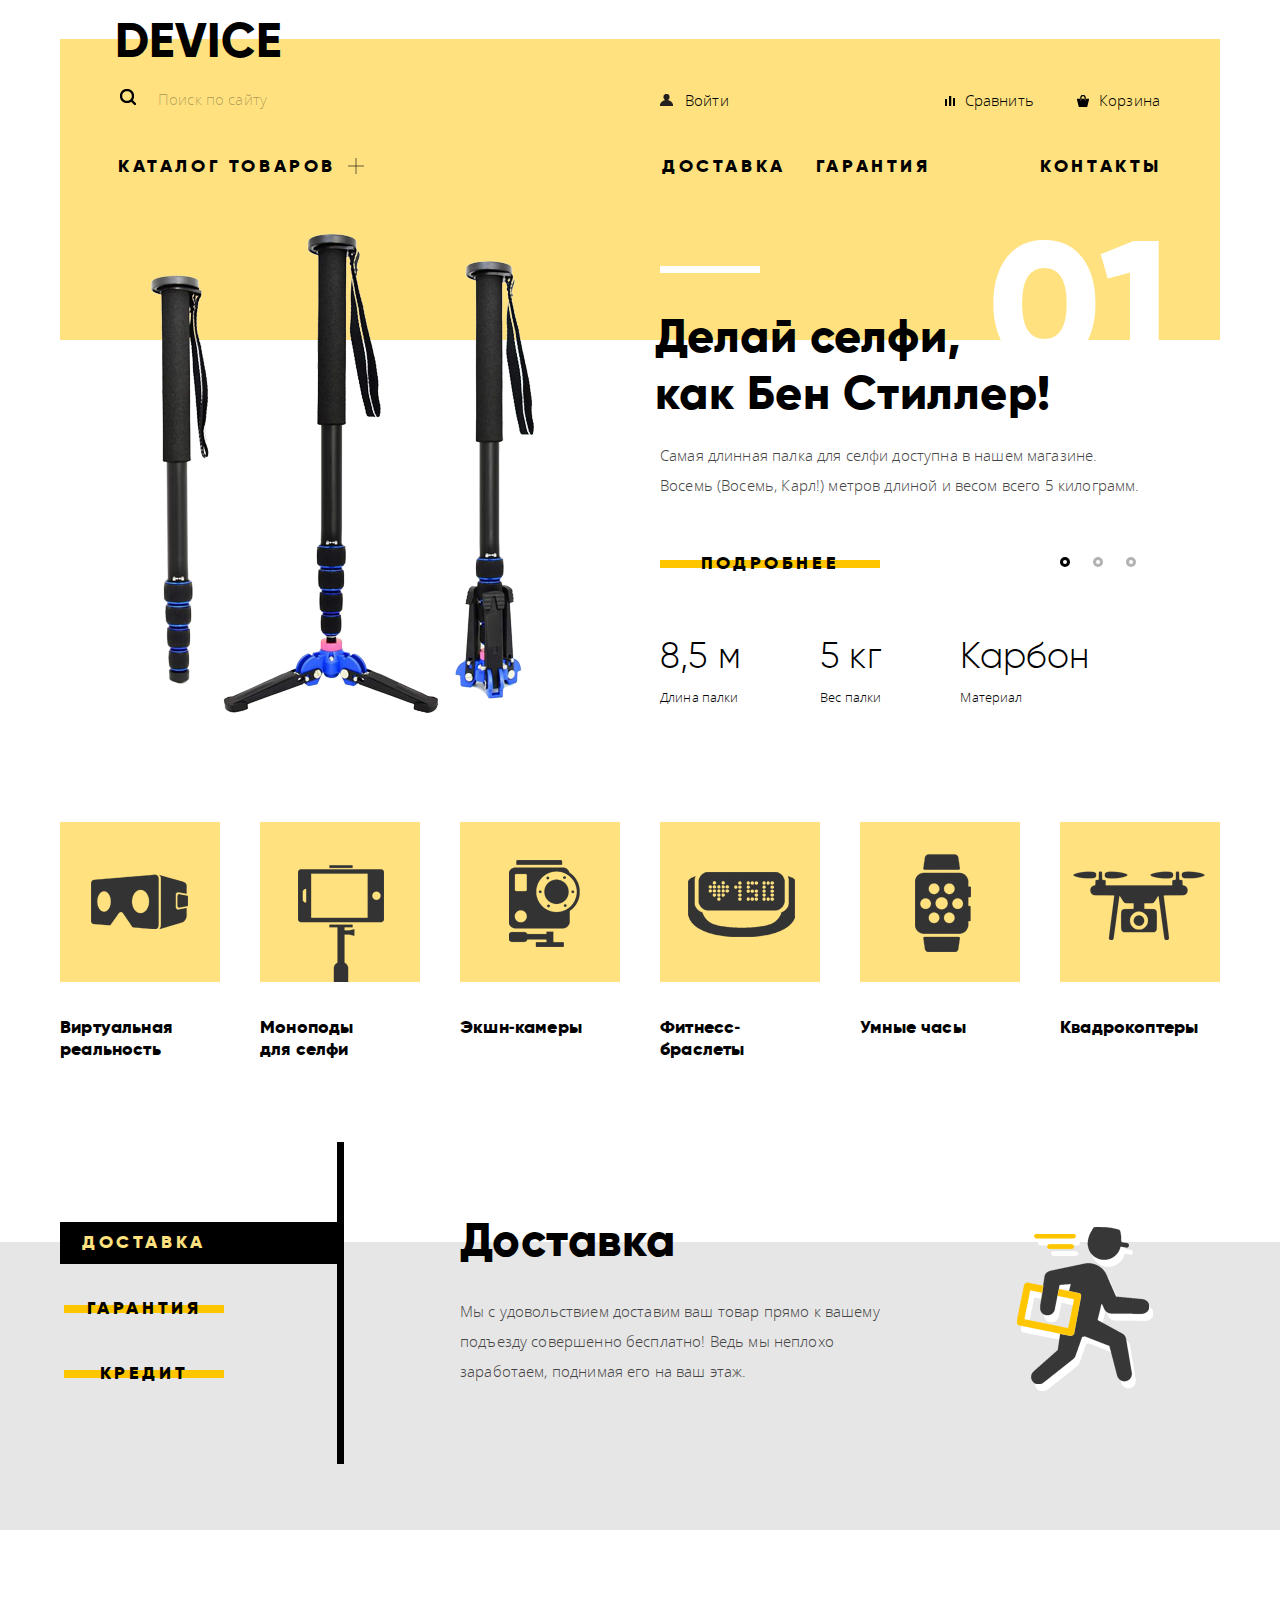
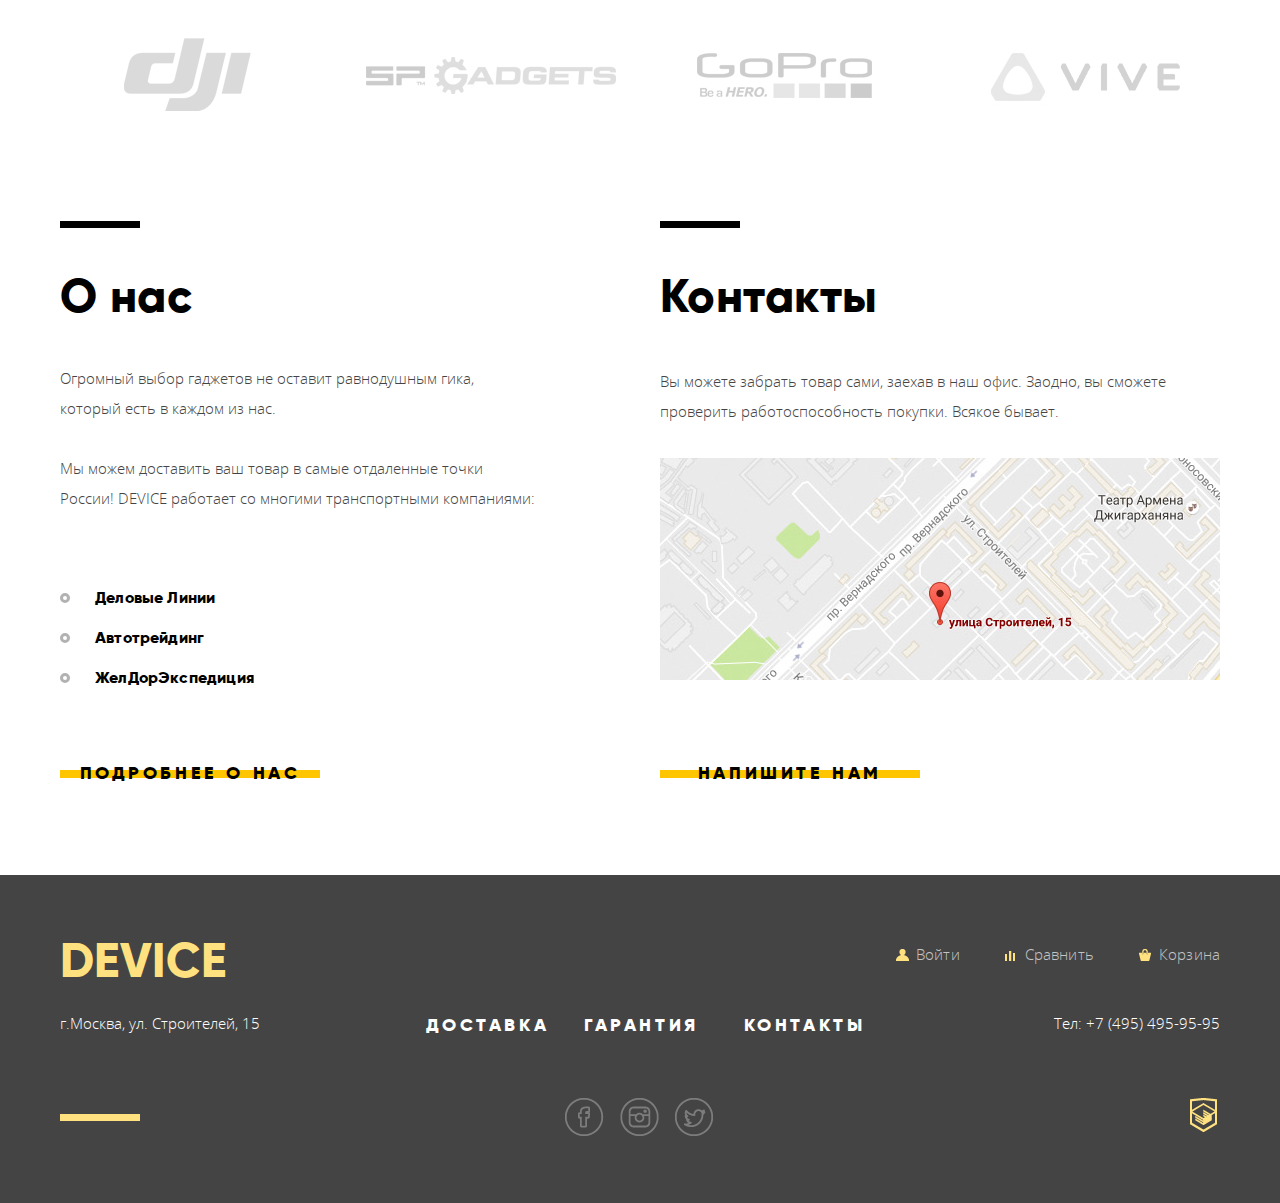
==== commit 7bc8c677: "JS подключен внешним файлом" ====
--- a/index.html
+++ b/index.html
@@ -8,7 +8,6 @@
 </head>
 <body>
 	<header class="main-header">
-	
 		<div class="container">
 			<div class="logo">
 				Device
@@ -16,17 +15,14 @@
 			<div class="user-block wrapper">
 				<form class="search-form" action="https://echo.htmlacademy.ru" method="post">
 					<input class="search" type="search" name="search" placeholder="Поиск по сайту">
-					
 					<button class="btn" type="submit">Найти</button>
 				</form>
-
 				<ul class="personal wrapper">
 					<li><a class="user" href="#">Войти</a></li>
 					<li><a class="compare" href="#">Сравнить</a></li>
 					<li><a class="basket"  href="#">Корзина</a></li>
 				</ul>
 			</div>
-
 			<div class="service-block wrapper">
 				<nav class="catalog wrapper">
 					<a href="#" class="catalog-title">Каталог товаров</a>
@@ -37,22 +33,15 @@
 						<li><a href="catalog.html">Моноподы для селфи</a></li>
 						<li><a href="#">Умные часы</a></li>
 						<li><a href="#">Экшн&#x2010;камеры</a></li>
-
-						
 					</ul>
-					
 				</nav>
-
 				<ul class="service wrapper">
 					<li><a href="#">Доставка</a></li>
 					<li><a href="#">Гарантия</a></li>
 					<li><a href="#">Контакты</a></li>
 				</ul>
 			</div>
-
-
 		</div>
-
 	</header>
 
 	<main>
@@ -73,337 +62,220 @@
 						<img src="img/promo-selfie.png" width="560" height="500" alt="Самая длинная селфи-палка">
 						<section class="description">
 							<h2>Делай селфи, <br>
-							 как Бен Стиллер!</h2>
-							<p>Самая длинная палка для селфи доступна в нашем магазине.
-								Восемь (Восемь, Карл!) метров длиной и весом всего 5 килограмм.
-							</p>
-							<a href="#">Подробнее</a>
-							
-							<ul class="promo-property">
-								<li>
-									<span>8,5 м</span>
-									<span>Длина палки</span>
-								</li>
-								<li>
-									<span>5 кг</span>
-									<span>Вес палки</span>
-								</li>
-								<li>
-									<span>Карбон</span>
-									<span>Материал</span>
-								</li>
+								как Бен Стиллер!</h2>
+								<p>Самая длинная палка для селфи доступна в нашем магазине.
+									Восемь (Восемь, Карл!) метров длиной и весом всего 5 килограмм.
+								</p>
+								<a href="#">Подробнее</a>
+								<ul class="promo-property">
+									<li>
+										<span>8,5 м</span>
+										<span>Длина палки</span>
+									</li>
+									<li>
+										<span>5 кг</span>
+										<span>Вес палки</span>
+									</li>
+									<li>
+										<span>Карбон</span>
+										<span>Материал</span>
+									</li>
+								</ul>
+							</section>
+						</section>
+						<section class="promo-item wrapper">
+							<img src="img/promo-bracelet.png" width="560" height="500" alt="Мотивирующий фитнесс-браслет">
+							<section class="description">
+								<h2>Худеем <br>
+									правильно!</h2>
+									<p>Мотивирующие фитнесс&#x2010;браслеты помогут найти в себе силы не пропускать занятия и соблюдать диету.
+									</p>
+									<a href="#">Подробнее</a>
+
+									<ul class="promo-property">
+										<li>
+											<span>48 часов</span>
+											<span>Без подзарядки</span>
+										</li>
+									</ul>
+								</section>
+							</section>
+							<section class="promo-item wrapper">
+								<img src="img/promo-quadrocopter.png" width="560" height="500" alt="Квадрокоптер, оснащенный лазером">
+								<section class="description">
+									<h2>Порхает как бабочка, жалит как пчела!</h2>
+									<p>Этот обычный, на первый взгляд, квадрокоптер оснащен мощным лазером, замаскированным под стандартную камеру.
+									</p>
+									<a href="#">Подробнее</a>
+
+									<ul class="promo-property">
+										<li>
+											<span>800 м</span>
+											<span>Дальность полета</span>
+										</li>
+										<li>
+											<span>50 м</span>
+											<span>Радиус поражения</span>
+										</li>
+									</ul>
+								</section>
+							</section>
+						</div>
+					</div>
+					<!--конец слайдера -->
+					<section class="popular wrapper"> 
+						<div class="popular-item">
+							<a class="virtual-reality" href="#">
+								Виртуальная реальность
+							</a>
+						</div>
+						<div class="popular-item">
+							<a class="monopod" href="catalog.html">
+								Моноподы для&nbsp;селфи
+							</a>
+						</div>
+						<div class="popular-item">
+							<a class="action-camera" href="#">
+								Экшн&#x2010;камеры
+							</a>
+						</div>
+						<div class="popular-item">
+							<a class="fitness-bracelets" href="#">
+								Фитнесс&#x2010;браслеты
+							</a>
+						</div>
+						<div class="popular-item">
+							<a class="smart-watch" href="#">
+								Умные часы
+							</a>
+						</div>
+						<div class="popular-item">
+							<a class="quadrocopter" href="#">
+								Квадрокоптеры
+							</a>
+						</div>
+					</section>
+				</div>
+				<div class="service-slider">
+					<div class="container wrapper">
+						<input type="radio" id="btn-4" name="toggle" checked>
+						<input type="radio" id="btn-5" name="toggle" >
+						<input type="radio" id="btn-6" name="toggle">
+						<!-- переключатель слайдера -->
+						<div class="slider-toggles">
+							<label for="btn-4">Доставка</label>
+							<label for="btn-5">Гарантия</label>
+							<label for="btn-6">Кредит</label>
+						</div>
+						<!--содержимое слайдера -->		
+						<div class="slider-inner">
+							<section class="service-item delivery">
+								<h2>Доставка</h2>
+								<p>Мы с удовольствием доставим ваш товар прямо к вашему подъезду совершенно бесплатно! Ведь мы неплохо заработаем, поднимая его на ваш этаж.
+								</p>
+							</section>
+							<section class="service-item warranty">
+								<h2>Гарантия</h2>
+								<p>Если из&#x2010;за возгарания купленного у нас товара у вас сгорит дом &mdash; не переживайте, мы выдадим вам новый.<br> Товар, не дом, конечно же.
+								</p>
+							</section>
+							<section class="service-item credit">
+								<h2>Кредит</h2>
+								<p>Залезть в долговую яму стало проще! Кредитные консультанты подберут для вас наиболее выгодные условия кредита. Выгодные для нашего банка, разумеется.
+								</p>
+							</section>
+						</div>
+					</div>
+				</div>
+				<!--конец слайдера -->
+				<div class="container">
+					<div class="logotypes wrapper">
+						<a class="dji" href="#">Dji</a>
+						<a class="gadgets" href="#">SP Gadgets</a>
+						<a class="gopro" href="#">GoPro</a>
+						<a class="vive" href="#">Vive</a>
+					</div>
+					<div class="info wrapper">
+						<section class="about-us wrapper">
+							<h2>О нас</h2>
+							<p>Огромный выбор гаджетов не оставит равнодушным гика, который есть в каждом из нас.</p>
+							<p>Мы можем доставить ваш товар в самые отдаленные точки России! DEVICE работает со многими транспортными компаниями:</p>
+							<ul class="logistics">
+								<li>Деловые Линии</li>
+								<li>Автотрейдинг</li>
+								<li>ЖелДорЭкспедиция</li>	
 							</ul>
-							
+							<a href="#">Подробнее о нас</a>
 						</section>
-					</section>
-
-					<section class="promo-item wrapper">
-						<img src="img/promo-bracelet.png" width="560" height="500" alt="Мотивирующий фитнесс-браслет">
-						<section class="description">
-							<h2>Худеем <br>
-							правильно!</h2>
-							<p>Мотивирующие фитнесс&#x2010;браслеты помогут найти в себе силы не пропускать занятия и соблюдать диету.
-							</p>
-							<a href="#">Подробнее</a>
-
-							<ul class="promo-property">
-								<li>
-									<span>48 часов</span>
-									<span>Без подзарядки</span>
-								</li>
-							</ul>
-							
+						<section class="contacts wrapper">
+							<h2>Контакты</h2>
+							<p>Вы можете забрать товар сами, заехав в наш офис. Заодно, вы сможете проверить работоспособность покупки. Всякое бывает.</p>
+							<a class="js-open-map" href="#">
+								<img src="img/map.jpg" width="560" height="222" alt="часть карты с адресом компании: г.Москва, ул. Строителей, 15">
+							</a>
+							<a class="write-us" href="#">Напишите нам</a>
 						</section>
-					</section>
-
-					<section class="promo-item wrapper">
-						<img src="img/promo-quadrocopter.png" width="560" height="500" alt="Квадрокоптер, оснащенный лазером">
-						<section class="description">
-							<h2>Порхает как бабочка, жалит как пчела!</h2>
-							<p>Этот обычный, на первый взгляд, квадрокоптер оснащен мощным лазером, замаскированным под стандартную камеру.
-							</p>
-							<a href="#">Подробнее</a>
-
-							<ul class="promo-property">
-								<li>
-									<span>800 м</span>
-									<span>Дальность полета</span>
-								</li>
-								<li>
-									<span>50 м</span>
-									<span>Радиус поражения</span>
-								</li>
-							</ul>
-							
-						</section>
-					</section>
-				</div>
-			</div>
-			<!--конец слайдера -->
-
-			<section class="popular wrapper"> 
-			
-	      <div class="popular-item">
-	      	<a class="virtual-reality" href="#">
-	      		Виртуальная реальность
-	      	</a>
-	      </div>
-	      <div class="popular-item">
-	      	<a class="monopod" href="catalog.html">
-	      		Моноподы для&nbsp;селфи
-	      	</a>
-	      </div>
-	      <div class="popular-item">
-	      	<a class="action-camera" href="#">
-	      		Экшн&#x2010;камеры
-	      	</a>
-	      </div>
-	      <div class="popular-item">
-	      	<a class="fitness-bracelets" href="#">
-	      		Фитнесс&#x2010;браслеты
-	      	</a>
-	      </div>
-	      <div class="popular-item">
-	      	<a class="smart-watch" href="#">
-	      		Умные часы
-	      	</a>
-	      </div>
-	      <div class="popular-item">
-	      	<a class="quadrocopter" href="#">
-	      		Квадрокоптеры
-	      	</a>
-	      </div>
-    	</section>
-  	</div>
-
-
-	  <div class="service-slider">
-	  	
-	  	<div class="container wrapper">
-	  	
-	  	<input type="radio" id="btn-4" name="toggle" checked>
-		  <input type="radio" id="btn-5" name="toggle" >
-		  <input type="radio" id="btn-6" name="toggle">
-	  	<!-- переключатель слайдера -->
-	  		<div class="slider-toggles">
-		  		<label for="btn-4">Доставка</label>
-		  		<label for="btn-5">Гарантия</label>
-		  		<label for="btn-6">Кредит</label>
-		  	</div>
-	  		<!--содержимое слайдера -->		
-	  		<div class="slider-inner">
-		  		
-	  			
-	  			<section class="service-item delivery">
-	  				<h2>Доставка</h2>
-	  				<p>Мы с удовольствием доставим ваш товар прямо к вашему подъезду совершенно бесплатно! Ведь мы неплохо заработаем, поднимая его на ваш этаж.
-	  				</p>
-	  			</section>
-	  			<section class="service-item warranty">
-	  				<h2>Гарантия</h2>
-	  				<p>Если из&#x2010;за возгарания купленного у нас товара у вас сгорит дом &mdash; не переживайте, мы выдадим вам новый.<br> Товар, не дом, конечно же.
-	  				</p>
-	  			</section>
-	  			<section class="service-item credit">
-	  				<h2>Кредит</h2>
-	  				<p>Залезть в долговую яму стало проще! Кредитные консультанты подберут для вас наиболее выгодные условия кредита. Выгодные для нашего банка, разумеется.
-	  				</p>
-	  			</section>
-	  		</div>
-	  	</div>
-	  	
-	  </div>
-	  <!--конец слайдера -->
-
-	  <div class="container">
-	  	<div class="logotypes wrapper">
-	  		<!--здесь для реализации эффекта изменения яркости картинки при наведении пришлось сделать картинку фоновой  -->
-	  		<a class="dji" href="#">Dji</a>
-	  		<a class="gadgets" href="#">SP Gadgets</a>
-	  		<a class="gopro" href="#">GoPro</a>
-	  		<a class="vive" href="#">Vive</a>
-	  	</div>
-
-	  	<div class="info wrapper">
-		  	<section class="about-us wrapper">
-		  		<h2>О нас</h2>
-		  		<p>Огромный выбор гаджетов не оставит равнодушным гика, который есть в каждом из нас.</p>
-		  		<p>Мы можем доставить ваш товар в самые отдаленные точки России! DEVICE работает со многими транспортными компаниями:</p>
-		  		<ul class="logistics">
-		  			<li>Деловые Линии</li>
-		  			<li>Автотрейдинг</li>
-		  			<li>ЖелДорЭкспедиция</li>	
-		  		</ul>
-		  		<a href="#">Подробнее о нас</a>
-		  	</section>
-
-		  	<section class="contacts wrapper">
-		  		<h2>Контакты</h2>
-		  		<p>Вы можете забрать товар сами, заехав в наш офис. Заодно, вы сможете проверить работоспособность покупки. Всякое бывает.</p>
-		  		<a class="js-open-map" href="#">
-		  			<img src="img/map.jpg" width="560" height="222" alt="часть карты с адресом компании: г.Москва, ул. Строителей, 15">
-		  		</a>
-		  		<a class="write-us" href="#">Напишите нам</a>
-		  	</section>
-		  </div>
-
-	  	
-	  </div>
-	</main>
-
-	<footer class="main-footer">
-		<div class="container">
-			<div class="user-block wrapper">
-				<a class="footer-logo" href="index.html">Device</a>
-				<ul class="footer-personal wrapper">
-					<li><a class="footer-user" href="#">Войти</a></li>
-					<li><a class="footer-compare" href="#">Сравнить</a></li>
-					<li><a  class="footer-basket" href="#">Корзина</a></li>
-				</ul>
-			</div>
-			
-
-			<div class="service-block wrapper">
-				<div class="address">г.Москва, ул. Строителей, 15 
-				</div>
-
-				<ul class="footer-service wrapper">
-					<li><a href="#">Доставка</a></li>
-					<li><a href="#">Гарантия</a></li>
-					<li><a href="#">Контакты</a></li>
-				</ul>
-
-				<div class="tel">Тел: +7 (495) 495-95-95
-				</div>
-			</div>
-
-			<div class="links wrapper">
-				<div class="social">
-					<a class="btn-fb" href="#">facebook</a>
-					<a class="btn-inst" href="#">instagram</a>
-					<a class="btn-tw" href="#">twitter</a>
-				</div>
-				<div class="copyright">
-					<a href="https://htmlacademy.ru">HTMLAcademy.ru</a>
-				</div>
-			</div>
-		</div>
-
-	</footer>
-
-	<div class="modal-content">
-      <button class="modal-content-close" type="button" title="Закрыть">Закрыть</button>
-
-      <form class="wrapper" action="https://echo.htmlacademy.ru" method="post">
-	  			<div class="name">
-	  				<label for="user-name">Ваше имя:</label>
-	  				<input type="text" id="user-name" name="user-name" placeholder="Представьтесь, пожалуйста" >
-	  			</div>
-	  			<div class="email">
-	  				<label for="email">Ваш e&#x2010;mail:</label>
-	  				<input type="email" id="email" name="email" placeholder="Для отправки ответа" >
-	  			</div>
-	  			<div class="letter">
-	  				<label for="text">Текст письма:</label>
-	  				<textarea id="text" name="text" placeholder="В свободной форме" ></textarea>
-	  			</div>
-	  			<button class="send" type="submit">Отправить</button>
-	  		</form>
-   </div>
-
-   <div class="modal-content-map">
-      <button class="modal-content-close" type="button" title="Закрыть">Закрыть</button>
-      <iframe src="https://www.google.com/maps/embed?pb=!1m12!1m8!1m3!1d8996.410481355666!2d37.5249401!3d55.6872036!3m2!1i1024!2i768!4f13.1!2m1!1z0KHQsNC90LrRgi3Qn9C10YLQtdGA0LHRg9GA0LMsINGD0LsuINCh0YLRgNC-0LjRgtC10LvQtdC5INC0LjE1!5e0!3m2!1sru!2sru!4v1486735890119" width="960" height="559" allowfullscreen></iframe>
-    </div>
-    	<script>
-    		var link = document.querySelector(".write-us");
-    		var popup = document.querySelector(".modal-content");
-    		var close = popup.querySelector(".modal-content-close");
-    		var login = popup.querySelector("[name=user-name]");
-    		var text = popup.querySelector("textarea");
-    		var form = popup.querySelector("form");
-    		
-
-    		  link.addEventListener("click", function(event) {
-    		  	 event.preventDefault();
-    		  	 popup.classList.remove("modal-content-closing");
-    		  	 popup.classList.add("modal-content-show");
-    		  	 login.focus();
-      });
-
-    		  close.addEventListener("click", function(event) {
-    		  	event.preventDefault();
-    		  	popup.classList.remove("modal-content-show");
-    		  	popup.classList.remove("modal-error");
-    		  	popup.classList.add("modal-content-closing");
-     });
-
-    		  window.addEventListener("keydown", function(event) {
-    		  	if (event.keyCode === 27) {
-    		  		if (popup.classList.contains("modal-content-show")) {
-    		  			popup.classList.remove("modal-content-show");
-    		  			popup.classList.remove("modal-error");
-    		  			popup.classList.add("modal-content-closing");
-    		  		}
-    		  	}
-      });
-
-    		   form.addEventListener("submit", function(event) {
-        if (!login.value) {
-          		event.preventDefault();
-          		popup.classList.remove("modal-error");
-          		popup.offsetWidth = popup.offsetWidth;
-          		popup.classList.add("modal-error");
-          		login.classList.add("invalid");
-       			}
-       	if	(!text.value) {
-          		event.preventDefault();
-          		popup.classList.remove("modal-error");
-          		popup.offsetWidth = popup.offsetWidth;
-          		popup.classList.add("modal-error");
-          		text.classList.add("invalid");
-       			}	
-       		});
-
-    		   login.addEventListener("click", function(event) {
-    		   	login.classList.remove("invalid");
-    		   });
-
- 						text.addEventListener("click", function(event) {
-    		   	text.classList.remove("invalid");
-    		   });
-
-
-
-
-           var mapOpen = document.querySelector(".js-open-map");
-
-           var mapPopup = document.querySelector(".modal-content-map");
-           var mapClose = mapPopup.querySelector(".modal-content-close");
-
-
-           mapOpen.addEventListener("click", function(event) {
-           	event.preventDefault();
-           	mapPopup.classList.remove("modal-content-closing");
-           	mapPopup.classList.add("modal-content-show");
-           });
-
-           mapClose.addEventListener("click", function(event) {
-           	event.preventDefault();
-           	mapPopup.classList.remove("modal-content-show");
-           	mapPopup.classList.add("modal-content-closing");
-           });
-
-           window.addEventListener("keydown", function(event) {
-           	if (event.keyCode === 27) {
-           		if (mapPopup.classList.contains("modal-content-show")) {
-           			mapPopup.classList.remove("modal-content-show");
-           			mapPopup.classList.add("modal-content-closing");
-           		}
-           	}
-           });
-
-    	</script>
-
-</body>
-</html>
+					</div>
+				</div>
+			</main>
+
+			<footer class="main-footer">
+				<div class="container">
+					<div class="user-block wrapper">
+						<a class="footer-logo" href="index.html">Device</a>
+						<ul class="footer-personal wrapper">
+							<li><a class="footer-user" href="#">Войти</a></li>
+							<li><a class="footer-compare" href="#">Сравнить</a></li>
+							<li><a  class="footer-basket" href="#">Корзина</a></li>
+						</ul>
+					</div>
+					<div class="service-block wrapper">
+						<div class="address">г.Москва, ул. Строителей, 15 
+						</div>
+						<ul class="footer-service wrapper">
+							<li><a href="#">Доставка</a></li>
+							<li><a href="#">Гарантия</a></li>
+							<li><a href="#">Контакты</a></li>
+						</ul>
+						<div class="tel">Тел: +7 (495) 495-95-95
+						</div>
+					</div>
+					<div class="links wrapper">
+						<div class="social">
+							<a class="btn-fb" href="#">facebook</a>
+							<a class="btn-inst" href="#">instagram</a>
+							<a class="btn-tw" href="#">twitter</a>
+						</div>
+						<div class="copyright">
+							<a href="https://htmlacademy.ru">HTMLAcademy.ru</a>
+						</div>
+					</div>
+				</div>
+			</footer>
+			<div class="modal-content">
+				<button class="modal-content-close" type="button" title="Закрыть">Закрыть</button>
+				<form class="wrapper" action="https://echo.htmlacademy.ru" method="post">
+					<div class="name">
+						<label for="user-name">Ваше имя:</label>
+						<input type="text" id="user-name" name="user-name" placeholder="Представьтесь, пожалуйста" >
+					</div>
+					<div class="email">
+						<label for="email">Ваш e&#x2010;mail:</label>
+						<input type="email" id="email" name="email" placeholder="Для отправки ответа" >
+					</div>
+					<div class="letter">
+						<label for="text">Текст письма:</label>
+						<textarea id="text" name="text" placeholder="В свободной форме" ></textarea>
+					</div>
+					<button class="send" type="submit">Отправить</button>
+				</form>
+			</div>
+			<div class="modal-content-map">
+				<button class="modal-content-close" type="button" title="Закрыть">Закрыть</button>
+				<iframe src="https://www.google.com/maps/embed?pb=!1m12!1m8!1m3!1d8996.410481355666!2d37.5249401!3d55.6872036!3m2!1i1024!2i768!4f13.1!2m1!1z0KHQsNC90LrRgi3Qn9C10YLQtdGA0LHRg9GA0LMsINGD0LsuINCh0YLRgNC-0LjRgtC10LvQtdC5INC0LjE1!5e0!3m2!1sru!2sru!4v1486735890119" width="960" height="559" allowfullscreen></iframe>
+			</div>
+
+			<script src="js/popup.js"></script>
+
+		</body>
+		</html>
--- a/css/style.css
+++ b/css/style.css
@@ -26,7 +26,6 @@
 		url("../fonts/opensanslight.woff") format("woff");
 	font-weight: 300;
 	font-style: normal;
-
 }
 
 @font-face {
@@ -37,7 +36,6 @@
 		url("../fonts/opensans.woff") format("woff");
 	font-weight: normal;
 	font-style: normal;
-
 }
 
 
@@ -49,10 +47,10 @@
 	line-height: 1.2em;
 	letter-spacing: 0.01em;
 	color: #000000;
-	}
-
-
- a {
+}
+
+
+a {
 	text-decoration: none;
 	color: #000000;
 }
@@ -74,8 +72,12 @@
 }
 
 .wrapper {
+	display: -webkit-box;
+	display: -ms-flexbox;
 	display: flex;
-	justify-content: space-between;
+	-webkit-box-pack: justify;
+	    -ms-flex-pack: justify;
+	        justify-content: space-between;
 }
 
 .main-header .container {
@@ -84,14 +86,13 @@
 
 .main-header .container::before {
 	position: absolute;
+	top: 27px;
 	z-index: -1;
-	top: 27px;
 	content: "";
 	display: block;
 	width: 1160px;
 	height: 190px;
 	background-color: #ffe27f;
-
 }
 
 
@@ -112,7 +113,6 @@
 }
 
 .main-header .user-block{
-	align-items: baseline;
 	padding-top: 5px;
 	padding-right: 60px;
 	padding-bottom: 14px;
@@ -123,13 +123,16 @@
 	line-height: 36px;
 	letter-spacing: 0.01em;
 	color: #000000;
+	-webkit-box-align: baseline;
+	    -ms-flex-align: baseline;
+	        align-items: baseline;
 }
 
 .search-form{
+	-ms-flex-preferred-size: 440px;
 	
-	flex-basis: 440px;
+	    flex-basis: 440px;
 	font-size: 0;
-
 }
 
 .search-form .search {
@@ -143,21 +146,37 @@
 	line-height: 36px;
 	letter-spacing: 0.01em;
 	color: #000000;
-	border: none;
-	border-top: 2px solid transparent;
-	border-bottom: 2px solid transparent;
 	background-color: transparent;
 	background-image: url("../img/icons/icons-sprite.png");
 	background-repeat: no-repeat; 
 	background-position: -10px -440px;
+	border: none;
+	border-top: 2px solid transparent;
+	border-bottom: 2px solid transparent;
 	vertical-align: bottom;
 }
 
-.search::-webkit-input-placeholder {
+.search::-webkit-input-placeholder{
 	color: rgba(0, 0, 0, 0.3);
 }
 
-.search:hover::-webkit-input-placeholder {
+.search::-moz-placeholder{
+	color: rgba(0, 0, 0, 0.3);
+}
+
+.search:-ms-input-placeholder{
+	color: rgba(0, 0, 0, 0.3);
+}
+
+.search:hover::-webkit-input-placeholder{
+	color: rgba(0, 0, 0, 0.6);
+}
+
+.search:hover::-moz-placeholder {
+	color: rgba(0, 0, 0, 0.6);
+}
+
+.search:hover:-ms-input-placeholder{
 	color: rgba(0, 0, 0, 0.6);
 }
 
@@ -166,23 +185,19 @@
 	outline: none;
 }
 
-
-
 .search-form .btn {
 	display: none;
-	vertical-align: bottom;
 	font-family: "Open Sans", Arial, sans-serif;
 	font-weight: 300;
 	font-size: 15px;
 	line-height: 36px;
 	letter-spacing: 0.01em;
 	color: #000000;
-}
-
+	vertical-align: bottom;
+}
 
 .search:focus + .btn {
  display: inline-block;
- vertical-align: bottom;
  width: 81px;
  height: 45px;
  padding: 0;
@@ -195,6 +210,7 @@
 	color: #000000;
  background-color: transparent;
  border: 2px solid black;
+ vertical-align: bottom;
 }
 
 
@@ -205,9 +221,8 @@
 
 
 
- .btn:active {
+.btn:active {
 	display: inline-block;
-	vertical-align: bottom;
 	width: 81px;
 	height: 45px;
 	padding: 0;
@@ -217,19 +232,19 @@
 	font-size: 15px;
 	line-height: 36px;
 	letter-spacing: 0.01em;
+	color: rgba(255, 255, 255, 0.3);
+	background-color: #000000;
 	border: 2px solid black;
-	background-color: #000000;
-	color: rgba(255, 255, 255, 0.3);
 	outline: none;
-}
-
-
+	vertical-align: bottom;
+}
 
 .personal{
-	flex-basis: 500px;
-	list-style: none;
+	-ms-flex-preferred-size: 500px;
+	    flex-basis: 500px;
 	margin: 0;
 	padding: 0;
+	list-style: none;
 }
 
 .personal li:nth-last-child(2) {
@@ -241,13 +256,14 @@
 	display: block;
 	padding-left: 25px;
 	
-	}
+}
 
 
 
 .personal .exit {
+	margin-left: 15px;
 	color: rgba(0, 0, 0, 0.3);
-	margin-left: 15px;
+	
 }
 
 .personal .basket {
@@ -278,7 +294,6 @@
   background-position: -10px -224px;
 }
 
-
 .personal .basket::before {
 	bottom: 11px;
 	left: 3px;
@@ -295,19 +310,15 @@
 	opacity: 0.6;
 }
 
-
 .personal a:not(.exit):active {
 	opacity: 0.3;
 }
-
-
 
 .main-header .service-block{
 	position: relative;
 	padding: 18px 58px 0;
 	letter-spacing: 0.2em;
 	text-transform: uppercase;
-	
 }
 
 .service-block a:hover {
@@ -319,9 +330,9 @@
 }
 
 .catalog {
-	flex-basis: 500px;
+	-ms-flex-preferred-size: 500px;
+	    flex-basis: 500px;
 	padding-bottom: 20px;
-
 }
 
 .catalog-title {
@@ -342,7 +353,8 @@
 }
 
 .catalog-title::after {
-	transform: rotate(90deg);
+		-webkit-transform: rotate(90deg);
+	        transform: rotate(90deg);
 }
 
 .catalog-title:hover::before,
@@ -357,10 +369,9 @@
 
 .catalog-items {
 	position: absolute;
-	z-index: 1;
 	top: 60px;
 	right: 0px;
-
+	z-index: 1;
 	display: none;
 	width: 650px;
 	margin: 0;
@@ -370,15 +381,20 @@
 }
 
 .catalog:hover .catalog-items{
+	display: -webkit-box;
+	display: -ms-flexbox;
 	display: flex;
-	flex-wrap: wrap;
-	justify-content: flex-start;
-	
+	-ms-flex-wrap: wrap;
+	    flex-wrap: wrap;
+	-webkit-box-pack: start;
+	    -ms-flex-pack: start;
+	        justify-content: flex-start;
 }
 
 .catalog-items li{
 	width: 200px;
-	flex-shrink: 0;
+	-ms-flex-negative: 0;
+	    flex-shrink: 0;
 }
 
 .catalog-items li:nth-child(1),
@@ -395,18 +411,15 @@
 	line-height: 36px;
 	letter-spacing: 0.01em;
 	text-transform: none;
-
-}
-
-
+}
 
 
 .service {
-	flex-basis: 500px;
-	list-style: none;
+	-ms-flex-preferred-size: 500px;
+	    flex-basis: 500px;
 	margin: 0;
 	padding: 0;
-
+	list-style: none;
 }
 
 .service li:first-child {
@@ -414,23 +427,20 @@
 }
 
 .service li:last-child {
-margin-left: auto;
+	margin-left: auto;
 }
 
 .service a {
 	display: block;
-	}
-
-
+}
 
 /*main*/
 
 .promo-slider {
 	position: relative;
+	margin-bottom: 95px;
 	padding-top: 30px;
-	margin-bottom: 95px;
-}
-
+}
 
 .promo-slider::before {
 	position: absolute;
@@ -442,18 +452,17 @@
 	width: 1160px;
 	height: 113px;
 	background-color: #ffe27f;
-
-
-}
+}
+
 .promo-slider input {
 	display: none;
 }
 
 .promo-controls {
 	position: absolute;
-	z-index: 2;
 	right: 84px;
 	top: 360px;
+	z-index: 2;
 	font-size: 0;
 }
 
@@ -478,7 +487,6 @@
 	border-color: #000000;
 }
 
-
 .slider-inner .promo-item {
 	display: none;
 }
@@ -493,29 +501,35 @@
 	width: 560px;
 	height: 500px;
 	margin-right: 20px;
-
 }
 
 .description {
+	display: -webkit-box;
+	display: -ms-flexbox;
 	display: flex;
-	flex-direction: column;
-	justify-content: space-between;
+	-webkit-box-orient: vertical;
+	-webkit-box-direction: normal;
+	    -ms-flex-direction: column;
+	        flex-direction: column;
+	-webkit-box-pack: justify;
+	    -ms-flex-pack: justify;
+	        justify-content: space-between;
 	width: 515px;
 	padding-right: 50px;
 	padding-left: 15px;
-
-}
- .description h2 {
- 	margin: 82px 0 0 0;
+}
+
+.description h2 {
+ 	margin: 81px 0 0 0;
  	padding: 0;
  	font-size: 47px;
 	line-height: 1.2em;
 	letter-spacing: 0.01em;
  	font-weight: 800;
- 	 }
+}
 
  
- 	.description h2::before {
+.description h2::before {
  		position:absolute;
  		right: 460px;
  		top: 69px;
@@ -524,23 +538,22 @@
  		width: 100px;
  		height: 7px;
  		background-color: #ffffff;
-
- 	}
-
- 	.description h2::after {
- 		z-index: -1;
- 		position:absolute;
- 		top: 18px;
- 		right: 47px;
- 		content: "01";
- 		display: block;
- 		font-family: "Gilroy", Arial, sans-serif;
+}
+
+.description h2::after {
+	position:absolute;
+	top: 18px;
+	right: 47px;
+	z-index: -1;
+	content: "01";
+	display: block;
+	font-family: "Gilroy", Arial, sans-serif;
 	font-weight: 800;
 	font-size: 179px;
 	line-height: 179px;
 	letter-spacing: 0.01em;
- 		color: #ffffff;
- 	}
+	color: #ffffff;
+}
 
 .promo-item:nth-child(2) h2::after {
 	content: "02";
@@ -550,70 +563,69 @@
 	content: "03";
 }
 
- .description p {
- 	margin: 18px 0 43px 5px;
+.description p {
  	width: 465px;
-	font-family: "Open Sans", Arial, sans-serif;
+ 	margin: 19px 0 43px 5px;
+ 	font-family: "Open Sans", Arial, sans-serif;
 	font-weight: 300;
 	font-size: 15px;
 	line-height: 30px;
 	letter-spacing: 0.01em;
 	color: #444444;
-	}
-
- .promo-item:first-child p {
+}
+
+.promo-item:first-child p {
  	width: 485px;
- }
-
- .description a {
+}
+
+.description a {
  	position: relative;
  	display: block;
  	width: 220px;
+ 	margin-left: 5px;
  	padding-top: 10px;	
  	padding-bottom: 10px;
- 	margin-left: 5px;
-	letter-spacing: 0.2em;
+ 	letter-spacing: 0.2em;
 	text-transform: uppercase;
 	text-align: center;
-
- }
-
- .description a::before {
+}
+
+.description a::before {
  	position: absolute;
- 	z-index: -1;
- 	top: 17px;
+ 	top: 50%;
+  -webkit-transform: translateY(-50%);
+          transform: translateY(-50%);
+  z-index: -1;
  	content: "";
  	display: block;
  	width: 220px;
  	height: 8px;
  	background-color: #ffc600;
- }
-
- .description a:hover {
+}
+
+.description a:hover {
  	background-color: #ffc600;
- }
-
- .description a:active {
+}
+
+.description a:active {
  	color: rgba(0, 0, 0, 0.3);
- }
-
-
-
- .promo-property {
- 	list-style: none;
+}
+
+.promo-property {
  	margin: auto 0 0 5px;
  	padding: 0;
- }
+ 	list-style: none;
+}
  
 .promo-property li{
 	display: inline-block;
 	margin-right: 74px;
+	vertical-align: top;
 }
 
 .promo-item:last-child li {
 	margin-right: 42px;
 }
-
 
 .promo-property span:first-child {
 	display: block;
@@ -622,14 +634,12 @@
 	font-weight: 300;
 	font-size: 36px;
 	line-height: 1.2em;
-
-	
-
-}
+}
+
 .promo-property span:last-child {
 	display: block;
+	margin-bottom: 10px;
 	padding-bottom: 10px;
-	margin-bottom: 10px;
 	font-family: "Open Sans", Arial, sans-serif;
 	font-weight: 300;
 	font-size: 13px;
@@ -637,24 +647,24 @@
 	letter-spacing: 0.01em;
 }
 
- .popular {
+.popular {
  	margin-bottom: 80px;
- }
-
- .popular-item {
+}
+
+.popular-item {
  	position: relative;
  	width: 160px;
  	height: 160px;
  	margin-bottom: 80px;
  	background-color: #ffe27f;
  	overflow: visible;
- }
-
- .popular-item:hover {
+}
+
+.popular-item:hover {
  	background-color: #ffc600;
- }
-
- .popular-item a {
+}
+
+.popular-item a {
  	position: absolute;
  	top: 0;
  	left: 0;
@@ -663,11 +673,8 @@
  	padding-top: 195px;
  	background-image: url("../img/popular-sprite.png");
   background-repeat: no-repeat;
- 	
-
- }
+}
  
-
 .popular-item .virtual-reality {
 	 background-position: -822px -2px;
 }
@@ -707,11 +714,11 @@
 .service-slider::after {
 	position: absolute;
 	top: 100px;
+	z-index: -2;
 	content: "";
 	display: block;
 	width: 100%;
 	height: 288px;
-	z-index: -2;
 	background-color: #e6e6e6;
 }
 
@@ -726,22 +733,23 @@
 	position: relative;
 	display: block;
 	width: 160px;
+	margin-bottom: 24px;
+	text-align: center;
 	padding-top: 10px;
 	padding-right: 113px;
 	padding-bottom: 10px;
 	padding-left: 4px;
-	margin-bottom: 24px;
-	text-align: center;
 	letter-spacing: 0.2em;
 	text-transform: uppercase;
-	
 }
 
 .slider-toggles label::before {
 	position: absolute;
-	top: 16px;
+	top: 50%;
+  -webkit-transform: translateY(-50%);
+          transform: translateY(-50%);
+  z-index: -1;
 	content: "";
-	z-index: -1;
 	display: block;
 	width: 160px;
 	height: 8px;
@@ -749,11 +757,10 @@
 }
 
 .slider-toggles label:hover{
+	margin-right: 113px;
 	padding-right: 0px;
-	margin-right: 113px;
 	background-color: #ffc600;
 }
-
 
 #btn-4:checked ~ .slider-toggles label[for="btn-4"],
 #btn-5:checked ~ .slider-toggles label[for="btn-5"],
@@ -764,13 +771,12 @@
 	background-color: #000000;
 }
 
- .service-item {
+.service-item {
  	position: relative;
 	display: none;
 	width: 760px;
 	padding-left: 116px;
 	padding-top: 70px;
-	
 }
 
 .service-item::before {
@@ -783,29 +789,27 @@
 
 .service-item.delivery::before {
 	top: 85px;
- 	right: 67px;
- width: 136px;
-    height: 164px;
-    background-position: -171px -5px;
+	right: 67px;
+	width: 136px;
+	height: 164px;
+	background-position: -171px -5px;
 }
 
 .service-item.warranty::before {
 	top: 60px;
-		right: 45px;
- 		width: 171px;
-    height: 195px;
-    background-position: -545px -335px;
+	right: 45px;
+	width: 171px;
+	height: 195px;
+	background-position: -545px -335px;
 }
 
 .service-item.credit::before {
 	top: 60px;
 	right: 70px;
- width: 156px;
-    height: 188px;
-    background-position: -5px -5px;
-}
-
-
+	width: 156px;
+	height: 188px;
+	background-position: -5px -5px;
+}
 
 #btn-4:checked ~ .slider-inner .service-item.delivery,
 #btn-5:checked ~  .slider-inner .service-item.warranty,
@@ -819,7 +823,6 @@
 	line-height: 1.2em;
 	font-weight: 800;
 	letter-spacing: 0.01em;
-	
 }
 
 .service-item p {
@@ -831,7 +834,7 @@
 	line-height: 30px;
 	letter-spacing: 0.01em;
 	color: #444444;
-	}
+}
 
 .credit p {
 	width: 435px;
@@ -847,58 +850,51 @@
 	font-size: 0;
 	background-image: url("../img/spritesheet.png");
   background-repeat: no-repeat;
-
 }
 
 .logotypes .dji {
 	background-position: -5px -289px;
 }
 
-
 .logotypes .dji:hover {
 	background-position: -171px -179px;
 }
 
-
 .logotypes .gadgets {
  background-position: -5px -399px;
 }
 
-
 .logotypes .gadgets:hover {
 	background-position: -275px -289px;
 }
 
-
 .logotypes .gopro {
  background-position: -317px -5px;
 }
 
-
 .logotypes .gopro:hover {
 	background-position: -275px -399px;
 }
 
-
 .logotypes .vive {
 	background-position: -545px -225px;
 }
 
-
 .logotypes .vive:hover {
   background-position: -441px -115px;
 }
 
 .info {
 	margin-bottom: 80px;
-
 }
 
 .info  .wrapper {
 	position: relative;
-	flex-direction: column;
+	-webkit-box-orient: vertical;
+	-webkit-box-direction: normal;
+	    -ms-flex-direction: column;
+	        flex-direction: column;
 	width: 560px;
-	
 }
 
 .info h2 {
@@ -907,9 +903,7 @@
 	line-height: 1.2em;
 	font-weight: 800;
 	letter-spacing: 0.01em;
-	
-}
-
+}
 
 .info h2::before {
 	position: absolute;
@@ -920,8 +914,8 @@
 	width: 80px;
 	height: 7px;
 	background-color: #000000;
-
-}
+}
+
 .info p {
 	margin: 0 0 30px 0;
 	font-family: "Open Sans", Arial, sans-serif;
@@ -935,80 +929,78 @@
 .info a {
 	letter-spacing: 0.2em;
 	text-transform: uppercase;
-	
-}
+}
+
 .about-us, 
 .contacts {
 	position: relative;
 }
 
-
-
  .about-us p {
 	width: 475px;
-
 }
 
 .about-us a {
  	position: relative;
  	display: block;
  	width: 260px;
+ 	margin-top: 55px;
  	padding-top: 10px;	
  	padding-bottom: 10px;
- 	margin-top: 55px;
-	text-align: center;
-
- }
-
- .about-us a::before {
+ 	text-align: center;
+}
+
+.about-us a::before {
  	position: absolute;
- 	z-index: -1;
- 	top: 17px;
+ 	top: 50%;
+  -webkit-transform: translateY(-50%);
+          transform: translateY(-50%);
+  z-index: -1;
  	content: "";
  	display: block;
  	width: 260px;
  	height: 8px;
  	background-color: #ffc600;
- }
-
- .about-us a:hover {
+}
+
+.about-us a:hover {
  	background-color: #ffc600;
- }
-
- .about-us a:active {
+}
+
+.about-us a:active {
  	color: rgba(0, 0, 0, 0.3);
- }
+}
 
 .write-us {
  	position: relative;
  	display: block;
  	width: 260px;
+ 	margin-top: 65px;
  	padding-top: 10px;	
  	padding-bottom: 10px;
- 	margin-top: 65px;
-	text-align: center;
-
- }
-
- .write-us::before {
+ 	text-align: center;
+}
+
+.write-us::before {
  	position: absolute;
- 	z-index: -1;
- 	top: 17px;
+ 	top: 50%;
+  -webkit-transform: translateY(-50%);
+          transform: translateY(-50%);
+  z-index: -1;
  	content: "";
  	display: block;
  	width: 260px;
  	height: 8px;
  	background-color: #ffc600;
- }
-
- .write-us:hover {
+}
+
+.write-us:hover {
  	background-color: #ffc600;
- }
-
- .write-us:active {
+}
+
+.write-us:active {
  	color: rgba(0, 0, 0, 0.3);
- }
-
+}
 
 .logistics {
 	margin: 35px 0 0 0;
@@ -1016,15 +1008,14 @@
 	font-size: 16px;
 	line-height: 40px;
 	list-style: none;
-	}
-
-	.logistics li {
+}
+
+.logistics li {
 		position: relative;
 		padding-left: 35px;
-	}
-
-
-	.logistics li::before {
+}
+
+.logistics li::before {
 		position: absolute;
 		top: 15px;
 		left: 0;
@@ -1032,9 +1023,9 @@
 		display: block;
 		width: 4px;
 		height: 4px;
+		border: 3px solid rgba(0, 0, 0, 0.3);
 		border-radius: 50%;
-		border: 3px solid rgba(0, 0, 0, 0.3);
-	}
+}
 
 
 
@@ -1089,8 +1080,8 @@
 
 .footer-personal a {
 	position: relative;
+	margin-left: 40px;
 	padding-left: 25px;
-	margin-left: 40px;
 	font-family: "Open Sans", Arial, sans-serif;
 	font-weight: 300;
 	font-size: 15px;
@@ -1126,37 +1117,37 @@
 .footer-user:hover::before,
 .footer-user:active::before {
 	width: 13px;
-    height: 12px;
-     background-position: -10px -595px;
+  height: 12px;
+  background-position: -10px -595px;
 
 }
 
 .footer-compare::before {
 	width: 10px;
-    height: 10px;
-    background-position: -10px -74px;
+  height: 10px;
+  background-position: -10px -74px;
 }
 
 .footer-compare:hover::before,
 .footer-compare:active::before {
 	width: 10px;
-    height: 10px;
-    background-position: -10px -104px;
+  height: 10px;
+  background-position: -10px -104px;
 }
 
 
 
 .footer-basket::before {
-	 width: 12px;
-    height: 12px;
-    background-position: -10px -10px;
+	width: 12px;
+  height: 12px;
+  background-position: -10px -10px;
 }
 
 .footer-basket:hover::before,
 .footer-basket:active::before {
 	width: 12px;
-    height: 12px;
-    background-position: -10px -42px;
+  height: 12px;
+  background-position: -10px -42px;
 }
 
 
@@ -1247,7 +1238,7 @@
 	width: 80px;
 	height: 7px;
 	background-color: #ffe27f;
-	
+	vertical-align: top;
 }
 
 .copyright {
@@ -1260,11 +1251,10 @@
 	width: 30px;
 	height: 40px;
 	font-size: 0;
-	vertical-align: top;
 	background-image: url("../img/icons/icons-sprite.png");
   background-repeat: no-repeat; 
   background-position: -10px -286px;
-
+  vertical-align: top;
 }
 
 .copyright a:hover {
@@ -1281,29 +1271,66 @@
 
 /*модальное окно - форма обратной связи*/
 
+@-webkit-keyframes uprise {
+	0% {
+    -webkit-transform: translateY(-150%) scale(0);
+            transform: translateY(-150%) scale(0);
+  } 
+
+  100% {
+    -webkit-transform: translateY(-50%) scale(1);
+            transform: translateY(-50%) scale(1);
+  }
+}
+
 @keyframes uprise {
 	0% {
-    transform: translateY(-150%) scale(0);
+    -webkit-transform: translateY(-150%) scale(0);
+            transform: translateY(-150%) scale(0);
   } 
 
   100% {
-    transform: translateY(-50%) scale(1);
+    -webkit-transform: translateY(-50%) scale(1);
+            transform: translateY(-50%) scale(1);
   }
+}
+
+@-webkit-keyframes closing {
+	0% {
+		-webkit-transform: translateY(-50%) scale(1);
+		        transform: translateY(-50%) scale(1);
+	}
+	100% {
+		-webkit-transform: translateY(-150%) scale(0);
+		        transform: translateY(-150%) scale(0);
+	}
 }
 
 @keyframes closing {
 	0% {
-		transform: translateY(-50%) scale(1);
+		-webkit-transform: translateY(-50%) scale(1);
+		        transform: translateY(-50%) scale(1);
 	}
 	100% {
-		transform: translateY(-150%) scale(0);
+		-webkit-transform: translateY(-150%) scale(0);
+		        transform: translateY(-150%) scale(0);
 	}
+}
+
+@-webkit-keyframes sigh {
+	
+	50% {
+		-webkit-transform: translateY(-50%) scale(1.1);
+		        transform: translateY(-50%) scale(1.1);
+	}
+
 }
 
 @keyframes sigh {
 	
 	50% {
-		transform: translateY(-50%) scale(1.1);
+		-webkit-transform: translateY(-50%) scale(1.1);
+		        transform: translateY(-50%) scale(1.1);
 	}
 
 }
@@ -1316,7 +1343,8 @@
 	top: 50%;
 	left: 50%;
 	margin-left: -480px;
-	transform: translateY(-50%);
+	-webkit-transform: translateY(-50%);
+	        transform: translateY(-50%);
 	width: 960px;
 	height: 559px;
 	background: #ffffff url("../img/map-big.jpg");
@@ -1335,10 +1363,11 @@
 	z-index: 2;
 	top: 50%;
 	left: 50%;
-	transform: translateY(-50%);
+	-webkit-transform: translateY(-50%);
+	        transform: translateY(-50%);
 	width: 760px;
+	margin-left: -480px;
 	padding: 95px 100px 78px 100px;
-	margin-left: -480px;
 	background-color: #ffffff;
 	box-shadow: 0 8px 30px 8px rgba(0, 0, 0, 0.15);
   
@@ -1346,18 +1375,22 @@
 
 	.modal-content-show {
   display: block;
-  animation: uprise 1s;
+  -webkit-animation: uprise 1s;
+          animation: uprise 1s;
 }
 
 .modal-content-closing {
 	display: block;
-  animation: closing 1s;
-  animation-fill-mode: forwards;
+  -webkit-animation: closing 1s;
+          animation: closing 1s;
+  -webkit-animation-fill-mode: forwards;
+          animation-fill-mode: forwards;
   
 }
 
 .modal-error {
-  animation: sigh 1s;
+  -webkit-animation: sigh 1s;
+          animation: sigh 1s;
 }
 
 
@@ -1385,15 +1418,13 @@
 		background-color: #ffffff;
 	}
 
-	.modal-content-close {
-		position: absolute;
-		top: 22px;
-		right: 22px; 
+.modal-content-close {
+	position: absolute;
+	top: 22px;
+	right: 22px; 
 	width: 54px;
   height: 54px;
-
   font-size: 0;
-
   background-color: rgba(255, 198, 0, 0.5);
   border: 0;
   border-radius: 50%;
@@ -1419,11 +1450,13 @@
 	height: 2px;
 	border-radius: 1px;
 	background-color: #ffffff;
-	transform: rotate(45deg);
+	-webkit-transform: rotate(45deg);
+	        transform: rotate(45deg);
 }
 
 .modal-content-close::after {
-	transform: rotate(-45deg);
+	-webkit-transform: rotate(-45deg);
+	        transform: rotate(-45deg);
 }
 
 .modal-content-close:active::before,
@@ -1433,7 +1466,8 @@
 
 
 form.wrapper {
-		flex-wrap: wrap;
+		-ms-flex-wrap: wrap;
+		    flex-wrap: wrap;
 	}
 
 
@@ -1451,9 +1485,9 @@
 input[name="user-name"],
 input[name="email"] {
 	width: 324px;
-	padding: 13px 15px;
 	margin-top: 8px;
 	margin-bottom: 40px;
+	padding: 13px 15px;
 	font-family: "Open Sans", Arial, sans-serif;
 	font-weight: normal;
 	font-size: 14px;
@@ -1468,9 +1502,9 @@
 .modal-content textarea {
 	width: 724px;
 	height: 120px;
-	padding: 15px;
 	margin-top: 8px;
 	margin-bottom: 40px;
+	padding: 15px;
 	font-family: "Open Sans", Arial, sans-serif;
 	font-weight: normal;
 	font-size: 14px;
@@ -1507,8 +1541,8 @@
 	position: relative;
  	display: block;
  	width: 200px;
+ 	margin: 0;
  	padding: 10px 0;	
- 	margin: 0;
  	font-family: "Gilroy", Arial, sans-serif;
 	font-weight: 800;
 	font-size: 18px;
@@ -1522,10 +1556,12 @@
 
 }
 
- .modal-content .send::before {
+  .modal-content .send::before {
  	position: absolute;
- 	z-index: -1;
- 	top: 17px;
+ 	top: 50%;
+  -webkit-transform: translateY(-50%);
+          transform: translateY(-50%);
+  z-index: -1;
  	content: "";
  	display: block;
  	width: 200px;
@@ -1548,8 +1584,8 @@
 
 
 .catalog-main h1{
+	margin: 65px 0 12px 0;
 	padding-left: 60px;
-	margin: 65px 0 12px 0;
 	font-size: 47px;
 	line-height: 1.2em;
 	font-weight: 800;
@@ -1560,14 +1596,15 @@
 
 
 .breadcrumbs {
+	margin:  0 0 40px 0;
 	padding: 0 0 0 60px;
-	margin:  0 0 40px 0;
 	list-style: 0;
 }
 
 .breadcrumbs li{
 	display: inline-block;
-	padding-right: 22px;
+	padding-right: 17px;
+	vertical-align: baseline;
 
 }
 
@@ -1596,36 +1633,47 @@
 .breadcrumbs a:not(.current)::after {
 	position: absolute;
 	top: 15px;
-	right: -2px;
+	right: -3px;
 	content: "";
 	display: block;
 	width: 4px;
 	height: 4px;
 	border-top: 2px solid #000000;
 	border-right: 2px solid #000000;
-	transform: rotate(45deg);
-}
+-webkit-transform: rotate(45deg);
+	        transform: rotate(45deg);
+}
+
 
 .filters.wrapper,
 .results.wrapper {
-	flex-direction: column;
-	justify-content: flex-start;
-	flex-grow: 1;
+	-webkit-box-orient: vertical;
+	-webkit-box-direction: normal;
+	    -ms-flex-direction: column;
+	        flex-direction: column;
+	-webkit-box-pack: start;
+	    -ms-flex-pack: start;
+	        justify-content: flex-start;
+	-webkit-box-flex: 1;
+	    -ms-flex-positive: 1;
+	        flex-grow: 1;
 
 }
 .filters {
+	background-image: -webkit-linear-gradient(top,#dcdcdc 70px, #efefef 70px);
 	background-image: linear-gradient(to bottom,#dcdcdc 70px, #efefef 70px);
 }
+
 
 .filters h2,
 .filters-form {
 	width: 200px;
-	padding-left: 60px;
-	padding-right: 70px;
 	margin-top: 0;
 	margin-right: 0;
 	margin-bottom: 0;
 	margin-left: auto;
+	padding-left: 60px;
+	padding-right: 70px;
 
 }
 
@@ -1703,10 +1751,10 @@
   left: 0px;
   width: 10px;
   height: 10px;
-  cursor: pointer;
-  border: 2px solid #000000;
+   border: 2px solid #000000;
   border-radius: 50%;
   background-color: #efefef;
+  cursor: pointer;
 }
 
 .range-controls .toggle-max {
@@ -1725,6 +1773,7 @@
 
 .price-controls label {
   display: inline-block;
+  vertical-align: baseline;
   width: 90px;
   font-family: "Gilroy", Arial, sans-serif;
 	font-weight: 300;
@@ -1840,8 +1889,8 @@
 	z-index: 1;
  	display: block;
  	width: 200px;
+ 	margin: 30px 0 0 0;
  	padding: 10px 0;	
- 	margin: 30px 0 0 0;
  	font-family: "Gilroy", Arial, sans-serif;
 	font-weight: 800;
 	font-size: 18px;
@@ -1855,15 +1904,19 @@
 
 }
 
- .filters-form button::before {
+ 
+ 	.filters-form button::before {
  	position: absolute;
  	z-index: -1;
- 	top: 17px;
+ 	top: 50%;
+  -webkit-transform: translateY(-50%);
+          transform: translateY(-50%);
  	content: "";
  	display: block;
  	width: 200px;
  	height: 8px;
  	background-color: #ffc600;
+
  }
 
  .filters-form button:hover {
@@ -1875,14 +1928,15 @@
  }
 
  .results {
- 	background-image: linear-gradient(to bottom, #ebebeb 70px, transparent 70px);
+ 	background-image: -webkit-linear-gradient(top, #ebebeb 70px, #ffffff 70px);
+ 	background-image: linear-gradient(to bottom, #ebebeb 70px, #ffffff 70px);
  }
 
  .container-sort,
  .products{
   width: 760px;
+ 	margin-right: auto;
  	padding-left: 70px;
- 	margin-right: auto;
  }
 
 .container-sort {
@@ -1890,7 +1944,9 @@
  	}
 
  .container-sort.wrapper {
- 	align-items: baseline;
+ 	-webkit-box-align: baseline;
+ 	    -ms-flex-align: baseline;
+ 	        align-items: baseline;
  }
 
 .container-sort h2{
@@ -1906,6 +1962,7 @@
 
  .container-sort li{
  	display: inline-block;
+ 	vertical-align: baseline;
 
  }
  .container-sort a{
@@ -1988,10 +2045,12 @@
 
 
 .products.wrapper {
-	flex-wrap: wrap;
+	-ms-flex-wrap: wrap;
+	    flex-wrap: wrap;
 	
 
 }
+
 .products-item {
 	position:relative;
 	width: 360px;
@@ -2032,7 +2091,9 @@
 }
 
 .name-and-price.wrapper {
-	align-items: baseline;
+	-webkit-box-align: baseline;
+	    -ms-flex-align: baseline;
+	        align-items: baseline;
 }
 
 .products-item h1 {
@@ -2061,31 +2122,36 @@
 	display: none;
 }
 
- .products-picture:hover  .products-purshase.wrapper {
+ .products-picture:hover .products-purshase.wrapper {
 	position: absolute;
 	top: 0;
 	left: 0;
 	z-index: 1;
+	display: -webkit-box;
+	display: -ms-flexbox;
 	display: flex;
-	flex-direction: column;
-	justify-content: flex-end;
+	-webkit-box-orient: vertical;
+	-webkit-box-direction: normal;
+	    -ms-flex-direction: column;
+	        flex-direction: column;
+	-webkit-box-pack: end;
+	    -ms-flex-pack: end;
+	        justify-content: flex-end;
+	        -webkit-box-align: center;
+	            -ms-flex-align: center;
+	                align-items: center;
 	width: 360px;
 	height: 380px;
+	background-color: rgba(239, 239, 239, 0.7);
 	cursor: pointer;
-	background-color: rgba(239, 239, 239, 0.7);
-}
-
-.products-purshase a {
-	margin-right: auto;
-	margin-left: auto;
-}
+}
+
 
 .products-purshase .basket {
 	position: relative;
  	display: block;
  	width: 200px;
  	padding: 10px 0;	
- 	margin-top: auto;
  	font-family: "Gilroy", Arial, sans-serif;
 	font-weight: 800;
 	font-size: 18px;
@@ -2098,8 +2164,10 @@
 
  .products-purshase .basket::before {
  	position: absolute;
- 	z-index: -1;
- 	top: 17px;
+ 	top: 50%;
+  -webkit-transform: translateY(-50%);
+          transform: translateY(-50%);
+  z-index: -1;
  	content: "";
  	display: block;
  	width: 200px;
@@ -2118,7 +2186,7 @@
  .products-purshase .compare {
  	margin-top: 0;
  	margin-bottom: 120px;
- 	padding: 10px 0;
+ 	padding: 6px 0;
  	font-family: "Open Sans", Arial, sans-serif;
 	font-weight: 300;
 	font-size: 13px;
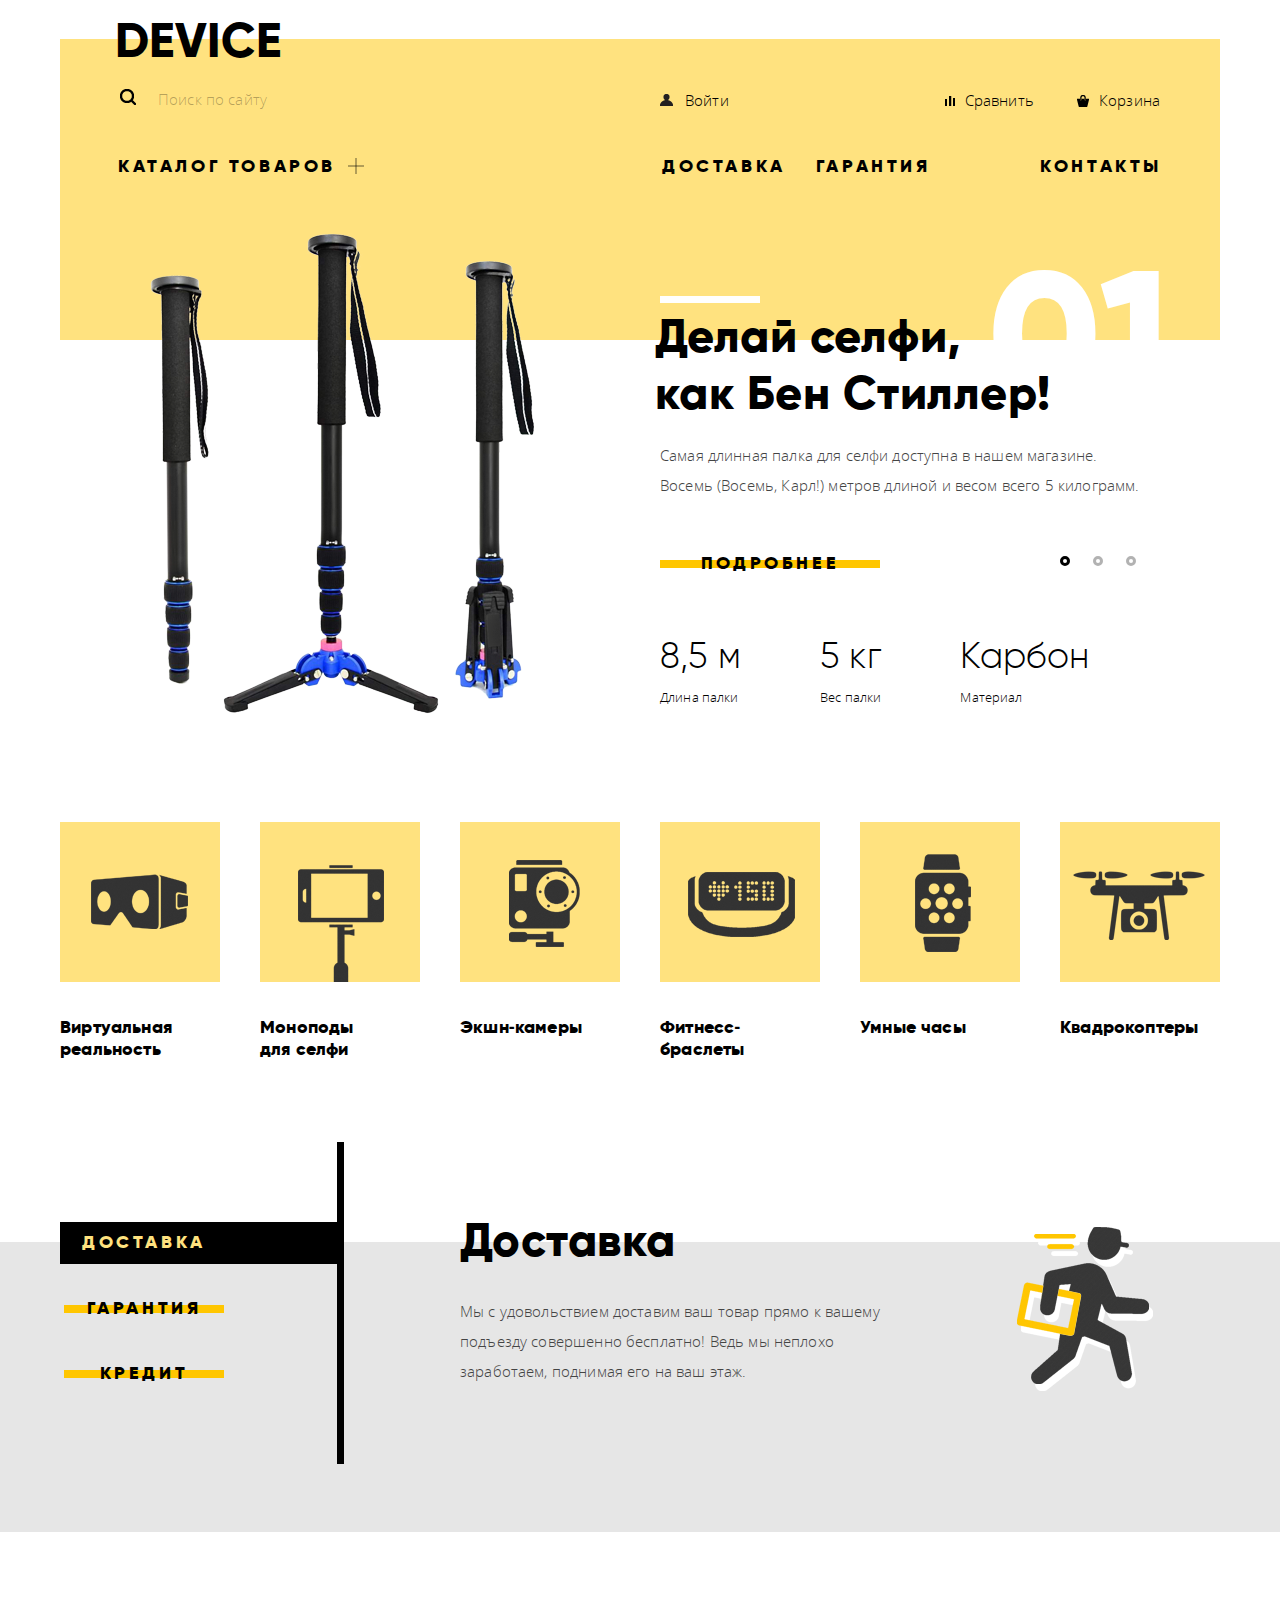
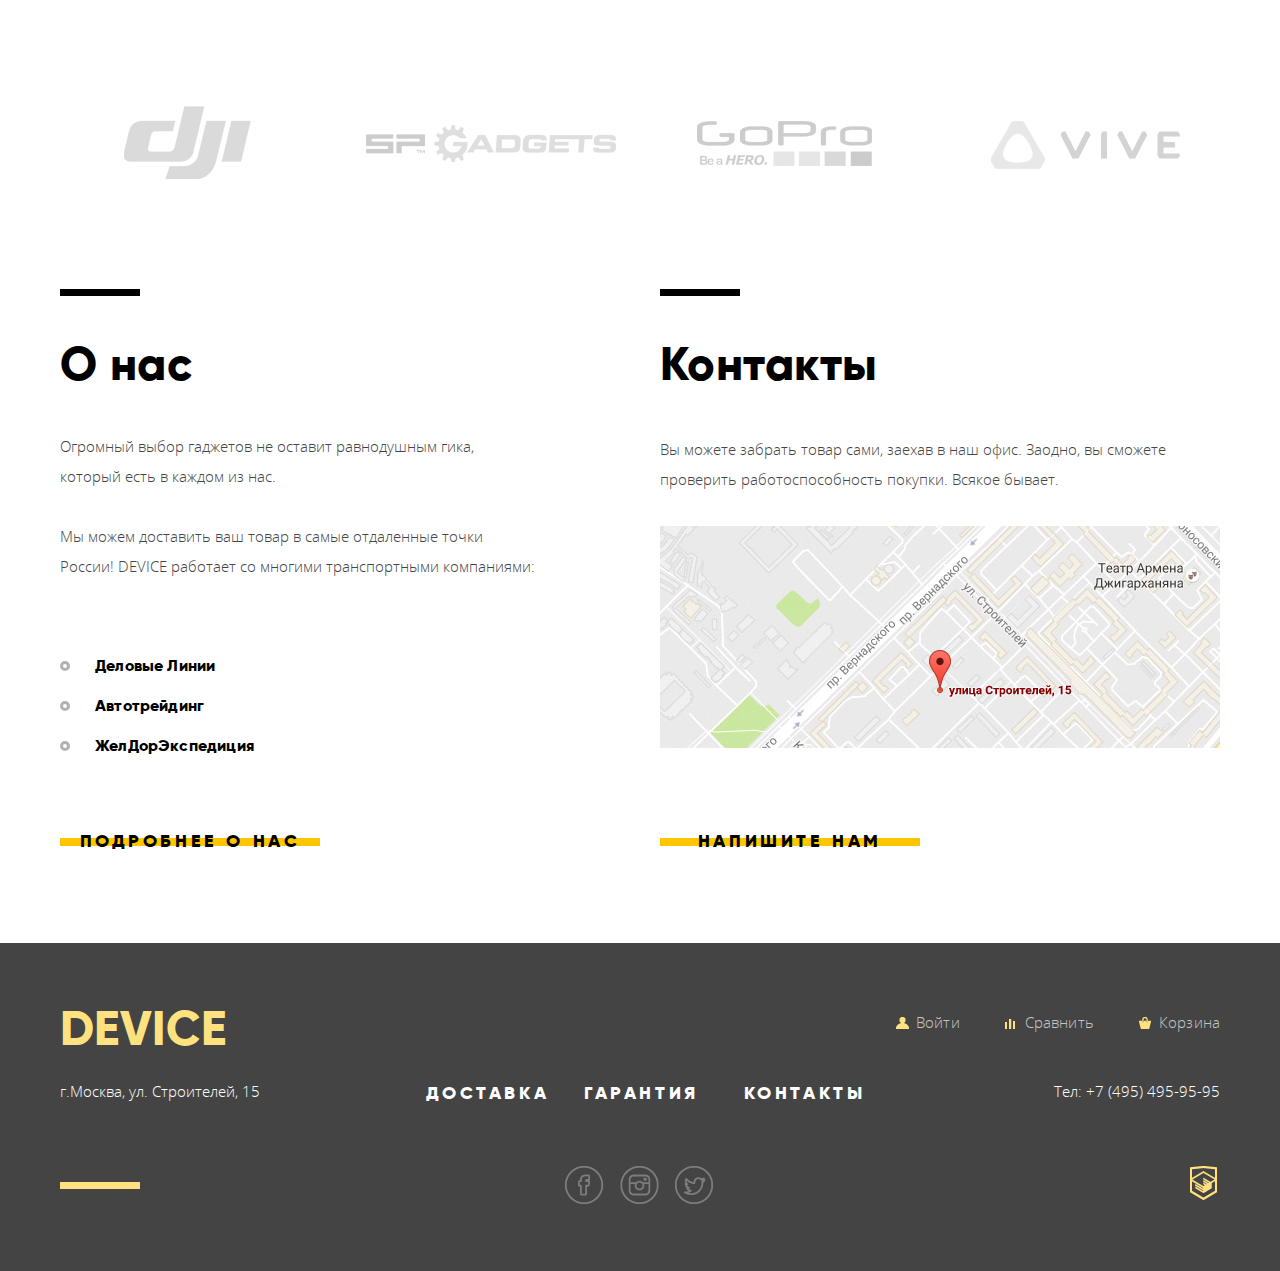
==== commit 57a30e67: "Переделано раскрывающееся меню в шапке" ====
--- a/index.html
+++ b/index.html
@@ -26,13 +26,19 @@
 			<div class="service-block wrapper">
 				<nav class="catalog wrapper">
 					<a href="#" class="catalog-title">Каталог товаров</a>
-					<ul class="catalog-items">
-						<li><a href="#">Виртуальная реальность</a></li>
-						<li><a href="#">Фитнесс&#x2010;браслеты</a></li>
-						<li><a href="#">Квадрокоптеры</a></li>
-						<li><a href="catalog.html">Моноподы для селфи</a></li>
-						<li><a href="#">Умные часы</a></li>
-						<li><a href="#">Экшн&#x2010;камеры</a></li>
+					<ul class="catalog-items wrapper">
+						<li>
+							<a href="#">Виртуальная реальность</a>
+							<a href="catalog.html">Моноподы для селфи</a>
+							<a href="#">Экшн&#x2010;камеры</a>
+						</li>
+						<li>
+							<a href="#">Фитнесс&#x2010;браслеты</a>
+							<a href="#">Умные часы</a>
+						</li>
+						<li>
+							<a href="#">Квадрокоптеры</a>
+						</li>
 					</ul>
 				</nav>
 				<ul class="service wrapper">
@@ -123,38 +129,38 @@
 						</div>
 					</div>
 					<!--конец слайдера -->
-					<section class="popular wrapper"> 
-						<div class="popular-item">
+					<ul class="popular wrapper"> 
+						<li class="popular-item">
 							<a class="virtual-reality" href="#">
 								Виртуальная реальность
 							</a>
-						</div>
-						<div class="popular-item">
+						</li>
+						<li class="popular-item">
 							<a class="monopod" href="catalog.html">
 								Моноподы для&nbsp;селфи
 							</a>
-						</div>
-						<div class="popular-item">
+						</li>
+						<li class="popular-item">
 							<a class="action-camera" href="#">
 								Экшн&#x2010;камеры
 							</a>
-						</div>
-						<div class="popular-item">
+						</li>
+						<li class="popular-item">
 							<a class="fitness-bracelets" href="#">
 								Фитнесс&#x2010;браслеты
 							</a>
-						</div>
-						<div class="popular-item">
+						</li>
+						<li class="popular-item">
 							<a class="smart-watch" href="#">
 								Умные часы
 							</a>
-						</div>
-						<div class="popular-item">
+						</li>
+						<li class="popular-item">
 							<a class="quadrocopter" href="#">
 								Квадрокоптеры
 							</a>
-						</div>
-					</section>
+						</li>
+					</ul>
 				</div>
 				<div class="service-slider">
 					<div class="container wrapper">
--- a/css/style.css
+++ b/css/style.css
@@ -1,9 +1,9 @@
 @font-face {
 	font-family: "Gilroy";
 	src: 
-		local("Gilroy ExtraBold"), local("Gilroy-ExtraBold"),
-		url("../fonts/gilroyextrabold.woff2") format("woff2"),
-		url("../fonts/gilroyextrabold.woff") format("woff");
+	local("Gilroy ExtraBold"), local("Gilroy-ExtraBold"),
+	url("../fonts/gilroyextrabold.woff2") format("woff2"),
+	url("../fonts/gilroyextrabold.woff") format("woff");
 	font-weight: 800;
 	font-style: normal;
 }
@@ -11,9 +11,9 @@
 @font-face {
 	font-family: "Gilroy";
 	src: 
-		local("Gilroy Light"), local("Gilroy-Light"),
-		url("../fonts/gilroylight.woff2") format("woff2"),
-		url("../fonts/gilroyexlight.woff") format("woff");
+	local("Gilroy Light"), local("Gilroy-Light"),
+	url("../fonts/gilroylight.woff2") format("woff2"),
+	url("../fonts/gilroyexlight.woff") format("woff");
 	font-weight: 300;
 	font-style: normal;
 } 
@@ -21,9 +21,9 @@
 @font-face {
 	font-family: "Open Sans";
 	src: 
-		local("Open Sans Light"), local("OpenSans-Light"), 
-		url("../fonts/opensanslight.woff2") format("woff2"),
-		url("../fonts/opensanslight.woff") format("woff");
+	local("Open Sans Light"), local("OpenSans-Light"), 
+	url("../fonts/opensanslight.woff2") format("woff2"),
+	url("../fonts/opensanslight.woff") format("woff");
 	font-weight: 300;
 	font-style: normal;
 }
@@ -31,9 +31,9 @@
 @font-face {
 	font-family: "Open Sans";
 	src: 
-		local("Open Sans"), local("OpenSans"), 
-		url("../fonts/opensans.woff2") format("woff2"),
-		url("../fonts/opensans.woff") format("woff");
+	local("Open Sans"), local("OpenSans"), 
+	url("../fonts/opensans.woff2") format("woff2"),
+	url("../fonts/opensans.woff") format("woff");
 	font-weight: normal;
 	font-style: normal;
 }
@@ -65,7 +65,7 @@
 }
 
 .container {
-  width: 1160px;
+	width: 1160px;
 	margin: 0 auto;
 	padding-right: 20px;
 	padding-left: 20px;
@@ -76,25 +76,17 @@
 	display: -ms-flexbox;
 	display: flex;
 	-webkit-box-pack: justify;
-	    -ms-flex-pack: justify;
-	        justify-content: space-between;
+	-ms-flex-pack: justify;
+	justify-content: space-between;
+	-ms-flex-wrap: wrap;
+	flex-wrap: wrap;
 }
 
 .main-header .container {
-	position: relative;
-}
-
-.main-header .container::before {
-	position: absolute;
-	top: 27px;
-	z-index: -1;
-	content: "";
-	display: block;
-	width: 1160px;
-	height: 190px;
-	background-color: #ffe27f;
-}
-
+	padding: 0;
+	background-image: -webkit-linear-gradient(top, #ffffff 27px, #ffe27f 27px);
+	background-image: linear-gradient(to bottom, #ffffff 27px, #ffe27f 27px);
+}
 
 .logo {
 	padding-left: 55px;
@@ -124,14 +116,14 @@
 	letter-spacing: 0.01em;
 	color: #000000;
 	-webkit-box-align: baseline;
-	    -ms-flex-align: baseline;
-	        align-items: baseline;
+	-ms-flex-align: baseline;
+	align-items: baseline;
 }
 
 .search-form{
 	-ms-flex-preferred-size: 440px;
 	
-	    flex-basis: 440px;
+	flex-basis: 440px;
 	font-size: 0;
 }
 
@@ -197,29 +189,26 @@
 }
 
 .search:focus + .btn {
- display: inline-block;
- width: 81px;
- height: 45px;
- padding: 0;
- box-sizing: content-box;
- font-family: "Open Sans", Arial, sans-serif;
+	display: inline-block;
+	width: 81px;
+	height: 45px;
+	padding: 0;
+	box-sizing: content-box;
+	font-family: "Open Sans", Arial, sans-serif;
 	font-weight: 300;
 	font-size: 15px;
 	line-height: 36px;
 	letter-spacing: 0.01em;
 	color: #000000;
- background-color: transparent;
- border: 2px solid black;
- vertical-align: bottom;
-}
-
+	background-color: transparent;
+	border: 2px solid black;
+	vertical-align: bottom;
+}
 
 .search:focus + .btn:hover {
 	background-color: #000000;
 	color: #ffffff;
 }
-
-
 
 .btn:active {
 	display: inline-block;
@@ -227,7 +216,7 @@
 	height: 45px;
 	padding: 0;
 	box-sizing: content-box;
- font-family: "Open Sans", Arial, sans-serif;
+	font-family: "Open Sans", Arial, sans-serif;
 	font-weight: 300;
 	font-size: 15px;
 	line-height: 36px;
@@ -241,7 +230,7 @@
 
 .personal{
 	-ms-flex-preferred-size: 500px;
-	    flex-basis: 500px;
+	flex-basis: 500px;
 	margin: 0;
 	padding: 0;
 	list-style: none;
@@ -257,8 +246,6 @@
 	padding-left: 25px;
 	
 }
-
-
 
 .personal .exit {
 	margin-left: 15px;
@@ -275,31 +262,31 @@
 	content: "";
 	display: block;
 	background-image: url("../img/icons/icons-sprite.png");
-  background-repeat: no-repeat; 
+	background-repeat: no-repeat; 
 }
 
 .personal .user::before {
 	left: 0px;
 	bottom: 12px;
 	width: 13px;
-  height: 12px;
-  background-position: -10px -254px;
+	height: 12px;
+	background-position: -10px -254px;
 }
 
 .personal .compare::before {
 	bottom: 12px;
 	left: 5px;
 	width: 10px;
- 	height: 10px;
-  background-position: -10px -224px;
+	height: 10px;
+	background-position: -10px -224px;
 }
 
 .personal .basket::before {
 	bottom: 11px;
 	left: 3px;
 	width: 12px;
-  height: 12px;
-  background-position: -10px -192px;
+	height: 12px;
+	background-position: -10px -192px;
 }
 
 .personal .exit::before {
@@ -331,8 +318,8 @@
 
 .catalog {
 	-ms-flex-preferred-size: 500px;
-	    flex-basis: 500px;
-	padding-bottom: 20px;
+	flex-basis: 500px;
+	padding-bottom: 50px;
 }
 
 .catalog-title {
@@ -353,8 +340,8 @@
 }
 
 .catalog-title::after {
-		-webkit-transform: rotate(90deg);
-	        transform: rotate(90deg);
+	-webkit-transform: rotate(90deg);
+	transform: rotate(90deg);
 }
 
 .catalog-title:hover::before,
@@ -373,11 +360,12 @@
 	right: 0px;
 	z-index: 1;
 	display: none;
-	width: 650px;
+	width: 1040px;
 	margin: 0;
-	padding: 0 450px 35px 60px;
+	padding: 0 60px 35px 60px;
 	list-style: none;
 	background-color: #ffe27f;
+	justify-content: flex-start;
 }
 
 .catalog:hover .catalog-items{
@@ -385,26 +373,23 @@
 	display: -ms-flexbox;
 	display: flex;
 	-ms-flex-wrap: wrap;
-	    flex-wrap: wrap;
+	flex-wrap: wrap;
 	-webkit-box-pack: start;
-	    -ms-flex-pack: start;
-	        justify-content: flex-start;
-}
-
-.catalog-items li{
-	width: 200px;
-	-ms-flex-negative: 0;
-	    flex-shrink: 0;
-}
-
-.catalog-items li:nth-child(1),
-.catalog-items li:nth-child(4),
-.catalog-items li:nth-child(5) {
-	padding-right: 38px;
-}
-
+	-ms-flex-pack: start;
+	justify-content: flex-start;
+}
+
+
+.catalog-items li {
+	margin-right: 60px;
+}
+
+.catalog-items li:nth-child(2) {
+	margin-right: 70px;
+}
 
 .catalog-items a {
+	display: block;
 	font-family: "Open Sans", Arial, sans-serif;
 	font-weight: 300;
 	font-size: 15px;
@@ -416,7 +401,7 @@
 
 .service {
 	-ms-flex-preferred-size: 500px;
-	    flex-basis: 500px;
+	flex-basis: 500px;
 	margin: 0;
 	padding: 0;
 	list-style: none;
@@ -439,12 +424,11 @@
 .promo-slider {
 	position: relative;
 	margin-bottom: 95px;
-	padding-top: 30px;
-}
+	}
 
 .promo-slider::before {
 	position: absolute;
-	top: 30px;
+	top: 0;
 	left: 0;
 	z-index: -1;
 	content: "";
@@ -461,7 +445,7 @@
 .promo-controls {
 	position: absolute;
 	right: 84px;
-	top: 360px;
+	bottom: 150px;
 	z-index: 2;
 	font-size: 0;
 }
@@ -483,7 +467,8 @@
 
 #btn-1:checked ~ .promo-controls label[for="btn-1"],
 #btn-2:checked ~ .promo-controls label[for="btn-2"],
-#btn-3:checked ~ .promo-controls label[for="btn-3"] {
+#btn-3:checked ~ .promo-controls label[for="btn-3"],
+.promo-controls label:active {
 	border-color: #000000;
 }
 
@@ -509,35 +494,35 @@
 	display: flex;
 	-webkit-box-orient: vertical;
 	-webkit-box-direction: normal;
-	    -ms-flex-direction: column;
-	        flex-direction: column;
+	-ms-flex-direction: column;
+	flex-direction: column;
 	-webkit-box-pack: justify;
-	    -ms-flex-pack: justify;
-	        justify-content: space-between;
+	-ms-flex-pack: justify;
+	justify-content: space-between;
 	width: 515px;
 	padding-right: 50px;
 	padding-left: 15px;
 }
 
 .description h2 {
- 	margin: 81px 0 0 0;
- 	padding: 0;
- 	font-size: 47px;
+	margin: 81px 0 0 0;
+	padding: 0;
+	font-size: 47px;
 	line-height: 1.2em;
 	letter-spacing: 0.01em;
- 	font-weight: 800;
-}
-
- 
+	font-weight: 800;
+}
+
+
 .description h2::before {
- 		position:absolute;
- 		right: 460px;
- 		top: 69px;
- 		content: "";
- 		display: block;
- 		width: 100px;
- 		height: 7px;
- 		background-color: #ffffff;
+	position:absolute;
+	right: 460px;
+	top: 69px;
+	content: "";
+	display: block;
+	width: 100px;
+	height: 7px;
+	background-color: #ffffff;
 }
 
 .description h2::after {
@@ -564,9 +549,9 @@
 }
 
 .description p {
- 	width: 465px;
- 	margin: 19px 0 43px 5px;
- 	font-family: "Open Sans", Arial, sans-serif;
+	width: 465px;
+	margin: 19px 0 43px 5px;
+	font-family: "Open Sans", Arial, sans-serif;
 	font-weight: 300;
 	font-size: 15px;
 	line-height: 30px;
@@ -575,48 +560,48 @@
 }
 
 .promo-item:first-child p {
- 	width: 485px;
+	width: 485px;
 }
 
 .description a {
- 	position: relative;
- 	display: block;
- 	width: 220px;
- 	margin-left: 5px;
- 	padding-top: 10px;	
- 	padding-bottom: 10px;
- 	letter-spacing: 0.2em;
+	position: relative;
+	display: block;
+	width: 220px;
+	margin-left: 5px;
+	padding-top: 10px;	
+	padding-bottom: 10px;
+	letter-spacing: 0.2em;
 	text-transform: uppercase;
 	text-align: center;
 }
 
 .description a::before {
- 	position: absolute;
- 	top: 50%;
-  -webkit-transform: translateY(-50%);
-          transform: translateY(-50%);
-  z-index: -1;
- 	content: "";
- 	display: block;
- 	width: 220px;
- 	height: 8px;
- 	background-color: #ffc600;
+	position: absolute;
+	top: 50%;
+	-webkit-transform: translateY(-50%);
+	transform: translateY(-50%);
+	z-index: -1;
+	content: "";
+	display: block;
+	width: 220px;
+	height: 8px;
+	background-color: #ffc600;
 }
 
 .description a:hover {
- 	background-color: #ffc600;
+	background-color: #ffc600;
 }
 
 .description a:active {
- 	color: rgba(0, 0, 0, 0.3);
+	color: rgba(0, 0, 0, 0.3);
 }
 
 .promo-property {
- 	margin: auto 0 0 5px;
- 	padding: 0;
- 	list-style: none;
-}
- 
+	margin: auto 0 0 5px;
+	padding: 0;
+	list-style: none;
+}
+
 .promo-property li{
 	display: inline-block;
 	margin-right: 74px;
@@ -648,35 +633,38 @@
 }
 
 .popular {
- 	margin-bottom: 80px;
+	margin: 0 0 80px 0;
+	padding: 0;
+	list-style: none;
 }
 
 .popular-item {
- 	position: relative;
- 	width: 160px;
- 	height: 160px;
- 	margin-bottom: 80px;
- 	background-color: #ffe27f;
- 	overflow: visible;
+	position: relative;
+	width: 160px;
+	height: 160px;
+	margin-bottom: 80px;
+	padding: 0;
+	background-color: #ffe27f;
+	overflow: visible;
 }
 
 .popular-item:hover {
- 	background-color: #ffc600;
+	background-color: #ffc600;
 }
 
 .popular-item a {
- 	position: absolute;
- 	top: 0;
- 	left: 0;
- 	display: block;
- 	width: 160px;
- 	padding-top: 195px;
- 	background-image: url("../img/popular-sprite.png");
-  background-repeat: no-repeat;
-}
- 
+	position: absolute;
+	top: 0;
+	left: 0;
+	display: block;
+	width: 160px;
+	padding-top: 195px;
+	background-image: url("../img/popular-sprite.png");
+	background-repeat: no-repeat;
+}
+
 .popular-item .virtual-reality {
-	 background-position: -822px -2px;
+	background-position: -822px -2px;
 }
 
 .popular-item .monopod {
@@ -703,34 +691,26 @@
 }
 
 .service-slider {
-	position: relative;
 	margin-bottom: 162px;
+	background-image: -webkit-linear-gradient(top, #ffffff 100px, #e6e6e6 100px);
+	background-image: linear-gradient(to bottom, #ffffff 100px, #e6e6e6 100px);
 }
 
 .service-slider input {
 	display: none;
-}
-
-.service-slider::after {
-	position: absolute;
-	top: 100px;
-	z-index: -2;
-	content: "";
-	display: block;
-	width: 100%;
-	height: 288px;
-	background-color: #e6e6e6;
 }
 
 .slider-toggles {
 	width: 277px;
 	padding-top: 80px;
 	padding-bottom: 45px;
+	margin-bottom: 68px;
 	border-right: 7px solid black;
 }
 
 .slider-toggles label {
 	position: relative;
+	z-index: 1;
 	display: block;
 	width: 160px;
 	margin-bottom: 24px;
@@ -746,9 +726,9 @@
 .slider-toggles label::before {
 	position: absolute;
 	top: 50%;
-  -webkit-transform: translateY(-50%);
-          transform: translateY(-50%);
-  z-index: -1;
+	-webkit-transform: translateY(-50%);
+	transform: translateY(-50%);
+	z-index: -1;
 	content: "";
 	display: block;
 	width: 160px;
@@ -764,15 +744,23 @@
 
 #btn-4:checked ~ .slider-toggles label[for="btn-4"],
 #btn-5:checked ~ .slider-toggles label[for="btn-5"],
-#btn-6:checked ~ .slider-toggles label[for="btn-6"] {
+#btn-6:checked ~ .slider-toggles label[for="btn-6"],
+.slider-toggles label:active {
 	margin-right: 0px;
 	padding-right: 113px;
 	color: #ffe27f;
 	background-color: #000000;
 }
 
+#btn-4:checked ~ .slider-toggles label[for="btn-4"]::before,
+#btn-5:checked ~ .slider-toggles label[for="btn-5"]::before,
+#btn-6:checked ~ .slider-toggles label[for="btn-6"]::before,
+.slider-toggles label:active::before {
+	display: none;
+}
+
 .service-item {
- 	position: relative;
+	position: relative;
 	display: none;
 	width: 760px;
 	padding-left: 116px;
@@ -783,8 +771,8 @@
 	position: absolute;
 	content: "";
 	display: block;
-  background-image: url("../img/spritesheet.png");
-  background-repeat: no-repeat;
+	background-image: url("../img/spritesheet.png");
+	background-repeat: no-repeat;
 }
 
 .service-item.delivery::before {
@@ -814,7 +802,7 @@
 #btn-4:checked ~ .slider-inner .service-item.delivery,
 #btn-5:checked ~  .slider-inner .service-item.warranty,
 #btn-6:checked ~ .slider-inner .service-item.credit {
- display: block;
+	display: block;
 }
 
 .service-item h2 {
@@ -841,7 +829,7 @@
 }
 
 .logotypes {
-  margin-bottom: 95px;
+	margin-bottom: 95px;
 }
 
 .logotypes a {
@@ -849,7 +837,7 @@
 	height: 100px;
 	font-size: 0;
 	background-image: url("../img/spritesheet.png");
-  background-repeat: no-repeat;
+	background-repeat: no-repeat;
 }
 
 .logotypes .dji {
@@ -861,7 +849,7 @@
 }
 
 .logotypes .gadgets {
- background-position: -5px -399px;
+	background-position: -5px -399px;
 }
 
 .logotypes .gadgets:hover {
@@ -869,7 +857,7 @@
 }
 
 .logotypes .gopro {
- background-position: -317px -5px;
+	background-position: -317px -5px;
 }
 
 .logotypes .gopro:hover {
@@ -881,7 +869,7 @@
 }
 
 .logotypes .vive:hover {
-  background-position: -441px -115px;
+	background-position: -441px -115px;
 }
 
 .info {
@@ -892,8 +880,8 @@
 	position: relative;
 	-webkit-box-orient: vertical;
 	-webkit-box-direction: normal;
-	    -ms-flex-direction: column;
-	        flex-direction: column;
+	-ms-flex-direction: column;
+	flex-direction: column;
 	width: 560px;
 }
 
@@ -936,70 +924,70 @@
 	position: relative;
 }
 
- .about-us p {
+.about-us p {
 	width: 475px;
 }
 
 .about-us a {
- 	position: relative;
- 	display: block;
- 	width: 260px;
- 	margin-top: 55px;
- 	padding-top: 10px;	
- 	padding-bottom: 10px;
- 	text-align: center;
+	position: relative;
+	display: block;
+	width: 260px;
+	margin-top: 55px;
+	padding-top: 10px;	
+	padding-bottom: 10px;
+	text-align: center;
 }
 
 .about-us a::before {
- 	position: absolute;
- 	top: 50%;
-  -webkit-transform: translateY(-50%);
-          transform: translateY(-50%);
-  z-index: -1;
- 	content: "";
- 	display: block;
- 	width: 260px;
- 	height: 8px;
- 	background-color: #ffc600;
+	position: absolute;
+	top: 50%;
+	-webkit-transform: translateY(-50%);
+	transform: translateY(-50%);
+	z-index: -1;
+	content: "";
+	display: block;
+	width: 260px;
+	height: 8px;
+	background-color: #ffc600;
 }
 
 .about-us a:hover {
- 	background-color: #ffc600;
+	background-color: #ffc600;
 }
 
 .about-us a:active {
- 	color: rgba(0, 0, 0, 0.3);
+	color: rgba(0, 0, 0, 0.3);
 }
 
 .write-us {
- 	position: relative;
- 	display: block;
- 	width: 260px;
- 	margin-top: 65px;
- 	padding-top: 10px;	
- 	padding-bottom: 10px;
- 	text-align: center;
+	position: relative;
+	display: block;
+	width: 260px;
+	margin-top: 65px;
+	padding-top: 10px;	
+	padding-bottom: 10px;
+	text-align: center;
 }
 
 .write-us::before {
- 	position: absolute;
- 	top: 50%;
-  -webkit-transform: translateY(-50%);
-          transform: translateY(-50%);
-  z-index: -1;
- 	content: "";
- 	display: block;
- 	width: 260px;
- 	height: 8px;
- 	background-color: #ffc600;
+	position: absolute;
+	top: 50%;
+	-webkit-transform: translateY(-50%);
+	transform: translateY(-50%);
+	z-index: -1;
+	content: "";
+	display: block;
+	width: 260px;
+	height: 8px;
+	background-color: #ffc600;
 }
 
 .write-us:hover {
- 	background-color: #ffc600;
+	background-color: #ffc600;
 }
 
 .write-us:active {
- 	color: rgba(0, 0, 0, 0.3);
+	color: rgba(0, 0, 0, 0.3);
 }
 
 .logistics {
@@ -1011,577 +999,23 @@
 }
 
 .logistics li {
-		position: relative;
-		padding-left: 35px;
+	position: relative;
+	padding-left: 35px;
 }
 
 .logistics li::before {
-		position: absolute;
-		top: 15px;
-		left: 0;
-		content: "";
-		display: block;
-		width: 4px;
-		height: 4px;
-		border: 3px solid rgba(0, 0, 0, 0.3);
-		border-radius: 50%;
-}
-
-
-
-
-
-
-/*футер*/	
-
-.main-footer {
-	
-	padding-top: 57px;
-	padding-bottom: 65px;
-	color: #ffffff;
-	background-color: #444444;
-}
-
-.main-footer a{
-	color: #ffffff;
-}
-
-
-
-
-a.footer-logo{
-	margin-bottom: 18px;
-	font-family: "Gilroy", Arial, sans-serif;
-	font-weight: 800;
-	font-size: 48px;
-	line-height: 1.2em;
-	letter-spacing: 0.01em;
-	text-transform: uppercase;
-	color: #ffe27f;
-
-}
-
-.footer-logo:hover {
- color: #ffc600;
-}
-
-.footer-logo:active {
-	color: rgba(255, 198, 0, 0.3);
-}
-
-
-
-.footer-personal {
-	margin: 0;
-	padding: 4px 0 0 0;
-	list-style: none;
-}
-
-
-.footer-personal a {
-	position: relative;
-	margin-left: 40px;
-	padding-left: 25px;
-	font-family: "Open Sans", Arial, sans-serif;
-	font-weight: 300;
-	font-size: 15px;
-	line-height: 36px;
-	letter-spacing: 0.01em;
-	color: rgba(255, 255, 255, 0.7);
-}
-
-.footer-personal a:hover {
- color: rgb(255, 255, 255);
-}
-
-.footer-personal a:active {
-	opacity: 0.3;
-}
-
-.footer-personal a::before {
-	position: absolute;
-	bottom: 3px;
-	left: 5px;
-	content: "";
-	display: block;
-	background-image: url("../img/icons/icons-sprite.png");
-  background-repeat: no-repeat; 
-}
-
-.footer-user::before {
-	width: 13px;
-  height: 12px;
-  background-position: -10px -563px;
-}
-
-.footer-user:hover::before,
-.footer-user:active::before {
-	width: 13px;
-  height: 12px;
-  background-position: -10px -595px;
-
-}
-
-.footer-compare::before {
-	width: 10px;
-  height: 10px;
-  background-position: -10px -74px;
-}
-
-.footer-compare:hover::before,
-.footer-compare:active::before {
-	width: 10px;
-  height: 10px;
-  background-position: -10px -104px;
-}
-
-
-
-.footer-basket::before {
-	width: 12px;
-  height: 12px;
-  background-position: -10px -10px;
-}
-
-.footer-basket:hover::before,
-.footer-basket:active::before {
-	width: 12px;
-  height: 12px;
-  background-position: -10px -42px;
-}
-
-
-.footer-service {
-	width: 440px;
-	margin: 7px 23px 62px 0;
-	padding: 0;
-	letter-spacing: 0.2em;
-	text-transform: uppercase;
-	list-style: none;
-
-}
-
-.footer-service li:last-child {
-	margin-left: 10px;
-}
-
-.footer-service a:hover {
-	color: rgba(255, 255, 255, 0.6);
-}
-
-.footer-service a:active {
-	color: rgba(255, 255, 255, 0.3);
-}
-
-.address,
-.tel {
-	font-family: "Open Sans", Arial, sans-serif;
-	font-weight: 300;
-	font-size: 15px;
-	line-height: 30px;
-	letter-spacing: 0;
-	text-transform: none;
-
-}
-.links {
-	position: relative;
-}
-
-.social {
-	
-	margin-left: auto;
-	padding-left: 30px;
-}
-
-.social a {
-	display: inline-block;
-	width: 40px;
-	height: 40px;
-	margin: 0 5px;
-	font-size: 0;
-	vertical-align: top;
-	background-image: url("../img/icons/icons-sprite.png");
-  background-repeat: no-repeat; 
-  opacity: 0.3;
-
-}
-
-.social a:hover {
-	opacity: 1;
-
-}
-
-.social a:active {
-	opacity: 0.1;
-}
-
-
-.social .btn-fb {
-	 background-position: -10px -134px;
-}
-
-
-.social .btn-inst{
-	background-position: -10px -394px;
-}
-
-.social .btn-tw {
-	background-position: -5px -510px;
-}
-
-.social::before {
-	position: absolute;
+	position: absolute;
+	top: 15px;
 	left: 0;
-	bottom: 17px;
-	content: "";
-	display: inline-block;
-	width: 80px;
-	height: 7px;
-	background-color: #ffe27f;
-	vertical-align: top;
-}
-
-.copyright {
-	margin-left: auto;
-}
-
-
-.copyright a {
-	display: inline-block;
-	width: 30px;
-	height: 40px;
-	font-size: 0;
-	background-image: url("../img/icons/icons-sprite.png");
-  background-repeat: no-repeat; 
-  background-position: -10px -286px;
-  vertical-align: top;
-}
-
-.copyright a:hover {
-	background-position: -10px -340px;
-}
-
-.copyright a:active {
-	background-position: -10px -340px;
-	opacity: 0.3;
-}
-
-
-
-
-/*модальное окно - форма обратной связи*/
-
-@-webkit-keyframes uprise {
-	0% {
-    -webkit-transform: translateY(-150%) scale(0);
-            transform: translateY(-150%) scale(0);
-  } 
-
-  100% {
-    -webkit-transform: translateY(-50%) scale(1);
-            transform: translateY(-50%) scale(1);
-  }
-}
-
-@keyframes uprise {
-	0% {
-    -webkit-transform: translateY(-150%) scale(0);
-            transform: translateY(-150%) scale(0);
-  } 
-
-  100% {
-    -webkit-transform: translateY(-50%) scale(1);
-            transform: translateY(-50%) scale(1);
-  }
-}
-
-@-webkit-keyframes closing {
-	0% {
-		-webkit-transform: translateY(-50%) scale(1);
-		        transform: translateY(-50%) scale(1);
-	}
-	100% {
-		-webkit-transform: translateY(-150%) scale(0);
-		        transform: translateY(-150%) scale(0);
-	}
-}
-
-@keyframes closing {
-	0% {
-		-webkit-transform: translateY(-50%) scale(1);
-		        transform: translateY(-50%) scale(1);
-	}
-	100% {
-		-webkit-transform: translateY(-150%) scale(0);
-		        transform: translateY(-150%) scale(0);
-	}
-}
-
-@-webkit-keyframes sigh {
-	
-	50% {
-		-webkit-transform: translateY(-50%) scale(1.1);
-		        transform: translateY(-50%) scale(1.1);
-	}
-
-}
-
-@keyframes sigh {
-	
-	50% {
-		-webkit-transform: translateY(-50%) scale(1.1);
-		        transform: translateY(-50%) scale(1.1);
-	}
-
-}
-
-/*модальное окно - карта*/
-
-.modal-content-map {
-	display: none;
-	position: fixed;
-	top: 50%;
-	left: 50%;
-	margin-left: -480px;
-	-webkit-transform: translateY(-50%);
-	        transform: translateY(-50%);
-	width: 960px;
-	height: 559px;
-	background: #ffffff url("../img/map-big.jpg");
-	box-shadow: 0 8px 30px 8px rgba(0, 0, 0, 0.15);
-}
-
-iframe {
-	border: 0;
-}
-
-
-
-.modal-content {
-	display: none;
-	position: fixed;
-	z-index: 2;
-	top: 50%;
-	left: 50%;
-	-webkit-transform: translateY(-50%);
-	        transform: translateY(-50%);
-	width: 760px;
-	margin-left: -480px;
-	padding: 95px 100px 78px 100px;
-	background-color: #ffffff;
-	box-shadow: 0 8px 30px 8px rgba(0, 0, 0, 0.15);
-  
-	}
-
-	.modal-content-show {
-  display: block;
-  -webkit-animation: uprise 1s;
-          animation: uprise 1s;
-}
-
-.modal-content-closing {
-	display: block;
-  -webkit-animation: closing 1s;
-          animation: closing 1s;
-  -webkit-animation-fill-mode: forwards;
-          animation-fill-mode: forwards;
-  
-}
-
-.modal-error {
-  -webkit-animation: sigh 1s;
-          animation: sigh 1s;
-}
-
-
-	.modal-content::before {
-		position: absolute;
-		top: 45px;
-		left: 0;
-		z-index: -2;
-		content: "";
-		display: block;
-		width: 960px;
-		height: 430px;
-		box-shadow: 0 15px 30px 12px rgba(0, 0, 0, 0.35);
-	}
-
-	.modal-content::after {
-		position: absolute;
-		z-index: -2;
-		top: 0;
-		left: 0;
-		content: "";
-		display: block;
-		width: 960px;
-		height: 553px;
-		background-color: #ffffff;
-	}
-
-.modal-content-close {
-	position: absolute;
-	top: 22px;
-	right: 22px; 
-	width: 54px;
-  height: 54px;
-  font-size: 0;
-  background-color: rgba(255, 198, 0, 0.5);
-  border: 0;
-  border-radius: 50%;
-  cursor: pointer;
-	}
-
-	.modal-content-close:hover {
-		background-color: #ffc600;
-	}
-
-	.modal-content-close:active {
-		outline: none;
-	}
-
-.modal-content-close::before,
-.modal-content-close::after {
-	position: absolute;
-	top: 26px;
-	right: 10px;
-	content: "";
-	display: block;
-	width: 34px;
-	height: 2px;
-	border-radius: 1px;
-	background-color: #ffffff;
-	-webkit-transform: rotate(45deg);
-	        transform: rotate(45deg);
-}
-
-.modal-content-close::after {
-	-webkit-transform: rotate(-45deg);
-	        transform: rotate(-45deg);
-}
-
-.modal-content-close:active::before,
-.modal-content-close:active::after {
-	background-color: rgba(255, 255, 255, 0.3);
-}
-
-
-form.wrapper {
-		-ms-flex-wrap: wrap;
-		    flex-wrap: wrap;
-	}
-
-
-.modal-content label,
-.modal-content input,
-.modal-content textarea {
-	display: block;
-}
-
-.modal-content label {
-	line-height: 18px;
-	letter-spacing: 0;
-}
-
-input[name="user-name"],
-input[name="email"] {
-	width: 324px;
-	margin-top: 8px;
-	margin-bottom: 40px;
-	padding: 13px 15px;
-	font-family: "Open Sans", Arial, sans-serif;
-	font-weight: normal;
-	font-size: 14px;
-	line-height: 18px;
-	color: #000000;
-	background-color: #f2f2f2;
-	border: 3px solid #f2f2f2;
-}
-
-
-
-.modal-content textarea {
-	width: 724px;
-	height: 120px;
-	margin-top: 8px;
-	margin-bottom: 40px;
-	padding: 15px;
-	font-family: "Open Sans", Arial, sans-serif;
-	font-weight: normal;
-	font-size: 14px;
-	line-height: 18px;
-	color: #000000;
-	background-color: #f2f2f2;
-	border: 3px solid #f2f2f2;
-}
-
-input[name="user-name"]:hover,
-input[name="email"]:hover,
-.modal-content textarea:hover {
-	background-color: #ebebeb;
-	border-color: #ebebeb;
-} 
-
-input[name="user-name"]:focus,
-input[name="email"]:focus,
-.modal-content textarea:focus {
-	background-color: #ffffff;
-	border-color: #e5e5e5;
-	outline: none;
-} 
-
-
-input[name="email"]:invalid,
-input.invalid,
-textarea.invalid{
-	background-color: #ffdada;
-	border-color: #ffdada;
-}
-
-.modal-content .send {
-	position: relative;
- 	display: block;
- 	width: 200px;
- 	margin: 0;
- 	padding: 10px 0;	
- 	font-family: "Gilroy", Arial, sans-serif;
-	font-weight: 800;
-	font-size: 18px;
-	line-height: 1.2em;
-	letter-spacing: 0.2em;
-	text-transform: uppercase;
-	text-align: center;
-	border:none;
-	background-color: transparent;
-	
-
-}
-
-  .modal-content .send::before {
- 	position: absolute;
- 	top: 50%;
-  -webkit-transform: translateY(-50%);
-          transform: translateY(-50%);
-  z-index: -1;
- 	content: "";
- 	display: block;
- 	width: 200px;
- 	height: 8px;
- 	background-color: #ffc600;
- }
-
-.modal-content .send:hover {
- 	background-color: #ffc600;
- }
-
-.modal-content .send:active {
- 	color: rgba(0, 0, 0, 0.3);
- 	outline: none;
- }
-
-
+	content: "";
+	display: block;
+	width: 4px;
+	height: 4px;
+	border: 3px solid rgba(0, 0, 0, 0.3);
+	border-radius: 50%;
+}
 
 /*каталог*/
-
 
 .catalog-main h1{
 	margin: 65px 0 12px 0;
@@ -1590,8 +1024,6 @@
 	line-height: 1.2em;
 	font-weight: 800;
 	letter-spacing: 0.01em;
-	
-
 }
 
 
@@ -1605,7 +1037,6 @@
 	display: inline-block;
 	padding-right: 17px;
 	vertical-align: baseline;
-
 }
 
 .breadcrumbs a {
@@ -1620,8 +1051,6 @@
 	color: rgba(0, 0, 0, 0.3);
 }
 
-
-
 .breadcrumbs a:not(.current):hover {
 	color: rgba(0, 0, 0, 0.6);
 }
@@ -1640,8 +1069,8 @@
 	height: 4px;
 	border-top: 2px solid #000000;
 	border-right: 2px solid #000000;
--webkit-transform: rotate(45deg);
-	        transform: rotate(45deg);
+	-webkit-transform: rotate(45deg);
+	transform: rotate(45deg);
 }
 
 
@@ -1649,21 +1078,20 @@
 .results.wrapper {
 	-webkit-box-orient: vertical;
 	-webkit-box-direction: normal;
-	    -ms-flex-direction: column;
-	        flex-direction: column;
+	-ms-flex-direction: column;
+	flex-direction: column;
 	-webkit-box-pack: start;
-	    -ms-flex-pack: start;
-	        justify-content: flex-start;
+	-ms-flex-pack: start;
+	justify-content: flex-start;
 	-webkit-box-flex: 1;
-	    -ms-flex-positive: 1;
-	        flex-grow: 1;
-
-}
+	-ms-flex-positive: 1;
+	flex-grow: 1;
+}
+
 .filters {
 	background-image: -webkit-linear-gradient(top,#dcdcdc 70px, #efefef 70px);
 	background-image: linear-gradient(to bottom,#dcdcdc 70px, #efefef 70px);
 }
-
 
 .filters h2,
 .filters-form {
@@ -1674,7 +1102,6 @@
 	margin-left: auto;
 	padding-left: 60px;
 	padding-right: 70px;
-
 }
 
 .filters-form {
@@ -1685,84 +1112,82 @@
  и .container-sort h2 может измениться, но эти блоки должны 
  находиться над определенным цветом, а "высота" цвета у нас фиксированная */
 
- .filters h2,
- .container-sort h2 {
+.filters h2,
+.container-sort h2 {
  	padding-top: 25px;
  	padding-bottom: 25px;
  	font-size: 16px;
  	line-height: 1.2em;
  	letter-spacing: 0.2em;
  	text-transform: uppercase;
- }
-
- .filters h2 {
+}
+
+.filters h2 {
  	font-weight: 800;
- }
-
- .filters h3 {
+}
+
+.filters h3 {
  	margin: 10px 0 18px 0;
  	font-family: "Gilroy", Arial, sans-serif;
-	font-weight: 800;
+ 	font-weight: 800;
  	font-size: 18px;
  	line-height: 1.2em;
- 	
- 	}
-
- 	.filters-bluetooth h3 {
- 		margin-top: 15px;
- 		
- 	}
+}
+
+.filters-bluetooth h3 {
+ 	margin-top: 15px;
+}
 
 .filters label {
-	font-family: "Open Sans", Arial, sans-serif;
-	font-weight: 300;
-	font-size: 14px;
-	line-height: 40px;
-	letter-spacing: 0.01em;
+ 	font-family: "Open Sans", Arial, sans-serif;
+ 	font-weight: 300;
+ 	font-size: 14px;
+ 	line-height: 40px;
+ 	letter-spacing: 0.01em;
 }
 
 .filters-form > div {
-	margin-top: 30px;
-	border-top: 2px solid #000000;
-}
-
-/* фильтр цены*/
+ 	margin-top: 30px;
+ 	border-top: 2px solid #000000;
+}
+
+ /* фильтр цены*/
 
 .range-controls {
-	position: relative;
-	padding-top: 20px;
-	padding-bottom: 10px;
+ 	position: relative;
+ 	padding-top: 20px;
+ 	padding-bottom: 10px;
 }
 
 .range-controls .scale {
-  height: 2px;
-  background: #dcdcdc;
+ 	height: 2px;
+ 	background: #dcdcdc;
 }
 
 .range-controls .bar {
-  width: 55%;
-  height: 2px;
-  background: #72ca00;
+ 	width: 55%;
+ 	height: 2px;
+ 	background: #72ca00;
 }
 
 .range-controls .toggle {
-	position: absolute;
-  top: 14px;
-  left: 0px;
-  width: 10px;
-  height: 10px;
-   border: 2px solid #000000;
-  border-radius: 50%;
-  background-color: #efefef;
-  cursor: pointer;
+ 	position: absolute;
+ 	top: 14px;
+ 	left: 0px;
+ 	width: 10px;
+ 	height: 10px;
+ 	border: 2px solid #000000;
+ 	border-radius: 50%;
+ 	background-color: #efefef;
+ 	cursor: pointer;
 }
 
 .range-controls .toggle-max {
-  left: 108px;
+ 	left: 108px;
 }
 
 .price-controls {
-  font-size: 0;
+	font-size: 0;
 }
 
 .range-controls .toggle:active {
@@ -1772,10 +1197,10 @@
 }
 
 .price-controls label {
-  display: inline-block;
-  vertical-align: baseline;
-  width: 90px;
-  font-family: "Gilroy", Arial, sans-serif;
+	display: inline-block;
+	vertical-align: baseline;
+	width: 90px;
+	font-family: "Gilroy", Arial, sans-serif;
 	font-weight: 300;
 	font-size: 14px;
 	line-height: 22.27px;
@@ -1784,19 +1209,16 @@
 }
 
 .price-controls input {
- width: 60px;
- font-family: "Gilroy", Arial, sans-serif;
+	width: 60px;
+	font-family: "Gilroy", Arial, sans-serif;
 	font-weight: 300;
 	font-size: 14px;
 	line-height: 22.27px;
 	letter-spacing: 0;
 	color: rgba(0, 0, 0, 0.2);
- border: none;
- background-color: transparent;
-}
-
-
-
+	border: none;
+	background-color: transparent;
+}
 
 .filters-color input {
 	display: none;
@@ -1809,18 +1231,22 @@
 }
 
 .filters-color label::before {
-  position: absolute;
-  left: 0;
-  bottom: 8px;
-  content: "";
-  display: block;
-  width: 23px;
-  height: 23px;
-  background-color: #dcdcdc;
+	position: absolute;
+	left: 0;
+	bottom: 8px;
+	content: "";
+	display: block;
+	width: 23px;
+	height: 23px;
+	background-color: #dcdcdc;
 }
 
 .filters-color label:hover::before {
 	background-color: #cfcfcf;
+}
+
+.filters-color label:active::before {
+	background-color: #c5c5c5;
 }
 
 .filters-color label::after {
@@ -1840,6 +1266,14 @@
 	display: block;
 }
 
+.filters-color input:checked + label:active::after {
+	display: none;
+}
+
+.filters-color input:not(:checked) + label:active::after {
+	display: block;
+}
+
 .filters-bluetooth input {
 	display: none;
 }
@@ -1851,47 +1285,57 @@
 }
 
 .filters-bluetooth label::before {
-  position: absolute;
-  left: 0;
-  bottom: 8px;
-  content: "";
-  display: block;
-  width: 20px;
-  height: 20px;
-  border: 2px solid #c7c7c7;
-  border-radius: 50%;
-  
+	position: absolute;
+	left: 0;
+	bottom: 8px;
+	content: "";
+	display: block;
+	width: 20px;
+	height: 20px;
+	border: 2px solid #c7c7c7;
+	border-radius: 50%;
 }
 
 .filters-bluetooth label:hover::before {
 	border-color: #bdbdbd;
 }
 
+.filters-bluetooth label:active::before {
+	border-color: #aeaeae;
+}
+
 .filters-bluetooth label::after {
-  position: absolute;
-  left: 8px;
-  bottom: 16px;
-  content: "";
-  display: none;
-  width: 5px;
-  height: 5px;
-  border: 2px solid #000000;
-  border-radius: 50%;
-  
+	position: absolute;
+	left: 8px;
+	bottom: 16px;
+	content: "";
+	display: none;
+	width: 5px;
+	height: 5px;
+	border: 2px solid #000000;
+	border-radius: 50%;
 }
 
 .filters-bluetooth input:checked + label::after {
+	display: block;
+}
+
+.filters-bluetooth input:checked + label:active::after {
+	display: none;
+}
+
+.filters-bluetooth input:not(:checked) + label:active::after {
 	display: block;
 }
 
 .filters-form button {
 	position: relative;
 	z-index: 1;
- 	display: block;
- 	width: 200px;
- 	margin: 30px 0 0 0;
- 	padding: 10px 0;	
- 	font-family: "Gilroy", Arial, sans-serif;
+	display: block;
+	width: 200px;
+	margin: 30px 0 0 0;
+	padding: 10px 0;	
+	font-family: "Gilroy", Arial, sans-serif;
 	font-weight: 800;
 	font-size: 18px;
 	line-height: 1.2em;
@@ -1900,91 +1344,87 @@
 	text-align: center;
 	border:none;
 	background-color: transparent;
-	
-
-}
-
- 
- 	.filters-form button::before {
- 	position: absolute;
- 	z-index: -1;
- 	top: 50%;
-  -webkit-transform: translateY(-50%);
-          transform: translateY(-50%);
- 	content: "";
- 	display: block;
- 	width: 200px;
- 	height: 8px;
- 	background-color: #ffc600;
-
- }
-
- .filters-form button:hover {
- 	background-color: #ffc600;
- }
-
- .filters-form button:active {
- 	color: rgba(0, 0, 0, 0.3);
- }
-
- .results {
- 	background-image: -webkit-linear-gradient(top, #ebebeb 70px, #ffffff 70px);
- 	background-image: linear-gradient(to bottom, #ebebeb 70px, #ffffff 70px);
- }
-
- .container-sort,
- .products{
-  width: 760px;
- 	margin-right: auto;
- 	padding-left: 70px;
- }
+}
+
+.filters-form button::before {
+	position: absolute;
+	z-index: -1;
+	top: 50%;
+	-webkit-transform: translateY(-50%);
+	transform: translateY(-50%);
+	content: "";
+	display: block;
+	width: 200px;
+	height: 8px;
+	background-color: #ffc600;
+}
+
+.filters-form button:hover {
+	background-color: #ffc600;
+}
+
+.filters-form button:active {
+	color: rgba(0, 0, 0, 0.3);
+}
+
+.results {
+	background-image: -webkit-linear-gradient(top, #ebebeb 70px, #ffffff 70px);
+	background-image: linear-gradient(to bottom, #ebebeb 70px, #ffffff 70px);
+}
+
+.container-sort,
+.products{
+	width: 760px;
+	margin-right: auto;
+	padding-left: 70px;
+}
 
 .container-sort {
- 	margin-bottom: 60px;
- 	}
-
- .container-sort.wrapper {
- 	-webkit-box-align: baseline;
- 	    -ms-flex-align: baseline;
- 	        align-items: baseline;
- }
+	margin-bottom: 60px;
+}
+
+.container-sort.wrapper {
+	-webkit-box-align: baseline;
+	-ms-flex-align: baseline;
+	align-items: baseline;
+}
 
 .container-sort h2{
 	margin: 0 35px 0 0;
 	font-weight: 800;
 }
 
- .container-sort ul {
- 	margin: 0;
- 	padding: 0;
- 	list-style: none;
- }
-
- .container-sort li{
- 	display: inline-block;
- 	vertical-align: baseline;
-
- }
- .container-sort a{
- 	font-family: "Open Sans", Arial, sans-serif;
- 	font-weight: normal;
- 	font-size: 14px;
- 	line-height: 18px;
- 	letter-spacing: 0;
-  }
-
-  ul.products-sort {
-  	margin-left: 5px;
-  	margin-right: auto;
-  }
-
-  .products-sort li {
-  	
-  	margin-left: 5px;
-  }
+.container-sort ul {
+	margin: 0;
+	padding: 0;
+	list-style: none;
+}
+
+.container-sort li{
+	display: inline-block;
+	vertical-align: baseline;
+}
+
+.container-sort a{
+	font-family: "Open Sans", Arial, sans-serif;
+	font-weight: normal;
+	font-size: 14px;
+	line-height: 18px;
+	letter-spacing: 0;
+}
+
+ul.products-sort {
+	width: 480px;
+	margin-left: 5px;
+	margin-right: auto;
+}
+
+.products-sort li {
+	margin-left: 5px;
+}
 
 .products-sort a {
-	padding: 10px;
+	padding: 5px;
 	opacity: 0.3;
 }
 
@@ -1997,15 +1437,14 @@
 	opacity: 1;
 }
 
-
-/* стрелки сортировки "вверх-вниз"*/
+ /* стрелки сортировки "вверх-вниз"*/
 
 .arrows a{
-	display: block;
-	position: relative;
-	width: 20px;
-	height: 20px;
-	opacity: 0.2;
+ 	display: block;
+ 	position: relative;
+ 	width: 20px;
+ 	height: 20px;
+ 	opacity: 0.2;
 }  
 
 .arrows a:hover {
@@ -2017,7 +1456,6 @@
 	opacity: 1;
 }
 
-
 .arrows a::before {
 	position: absolute;
 	top: 11px;
@@ -2027,28 +1465,23 @@
 	border: 9px solid #000000;
 }
 
-  .arrow-top a::before {
-  	left: -15px;
-  border-top-width: 0;
-  border-right-color: transparent;
-  border-left-color: transparent;
+.arrow-top a::before {
+	left: -15px;
+	border-top-width: 0;
+	border-right-color: transparent;
+	border-left-color: transparent;
 }
 
 .arrow-down a::before {
 	right: 0;
 	border-bottom-width: 0;
-  border-right-color: transparent;
-  border-left-color: transparent;
-}
-
-
-
+	border-right-color: transparent;
+	border-left-color: transparent;
+}
 
 .products.wrapper {
 	-ms-flex-wrap: wrap;
-	    flex-wrap: wrap;
-	
-
+	flex-wrap: wrap;
 }
 
 .products-item {
@@ -2056,10 +1489,12 @@
 	width: 360px;
 	margin-top: 10px;
 	margin-bottom: 40px;
-
-	
-}
-
+}
+
+.products-picture img {
+	width: 360px;
+	height: 380px;
+}
 
 .products-picture::before {
 	position: absolute;
@@ -2085,15 +1520,14 @@
 	display: block;
 }
 
-
 .products-item:nth-child(odd){
 	margin-right: 40px;
 }
 
 .name-and-price.wrapper {
 	-webkit-box-align: baseline;
-	    -ms-flex-align: baseline;
-	        align-items: baseline;
+	-ms-flex-align: baseline;
+	align-items: baseline;
 }
 
 .products-item h1 {
@@ -2104,7 +1538,6 @@
 	line-height: 1.2em;
 	font-weight: 800;
 	letter-spacing: 0.01px
-
 }
 
 .products-item:nth-child(2) h1 {
@@ -2122,7 +1555,7 @@
 	display: none;
 }
 
- .products-picture:hover .products-purshase.wrapper {
+.products-picture:hover .products-purshase.wrapper {
 	position: absolute;
 	top: 0;
 	left: 0;
@@ -2132,68 +1565,66 @@
 	display: flex;
 	-webkit-box-orient: vertical;
 	-webkit-box-direction: normal;
-	    -ms-flex-direction: column;
-	        flex-direction: column;
+	-ms-flex-direction: column;
+	flex-direction: column;
 	-webkit-box-pack: end;
-	    -ms-flex-pack: end;
-	        justify-content: flex-end;
-	        -webkit-box-align: center;
-	            -ms-flex-align: center;
-	                align-items: center;
+	-ms-flex-pack: end;
+	justify-content: flex-end;
+	-webkit-box-align: center;
+	-ms-flex-align: center;
+	align-items: center;
 	width: 360px;
 	height: 380px;
 	background-color: rgba(239, 239, 239, 0.7);
 	cursor: pointer;
 }
 
-
 .products-purshase .basket {
 	position: relative;
- 	display: block;
- 	width: 200px;
- 	padding: 10px 0;	
- 	font-family: "Gilroy", Arial, sans-serif;
+	display: block;
+	width: 200px;
+	padding: 10px 0;	
+	font-family: "Gilroy", Arial, sans-serif;
 	font-weight: 800;
 	font-size: 18px;
 	line-height: 1.2em;
 	letter-spacing: 0.2em;
 	text-transform: uppercase;
 	text-align: center;
-	
-}
-
- .products-purshase .basket::before {
- 	position: absolute;
- 	top: 50%;
-  -webkit-transform: translateY(-50%);
-          transform: translateY(-50%);
-  z-index: -1;
- 	content: "";
- 	display: block;
- 	width: 200px;
- 	height: 8px;
- 	background-color: #ffc600;
- }
-
- .products-purshase .basket:hover {
- 	background-color: #ffc600;
- }
-
- .products-purshase .basket:active {
- 	color: rgba(0, 0, 0, 0.3);
- }
-
- .products-purshase .compare {
- 	margin-top: 0;
- 	margin-bottom: 120px;
- 	padding: 6px 0;
- 	font-family: "Open Sans", Arial, sans-serif;
+}
+
+.products-purshase .basket::before {
+	position: absolute;
+	top: 50%;
+	-webkit-transform: translateY(-50%);
+	transform: translateY(-50%);
+	z-index: -1;
+	content: "";
+	display: block;
+	width: 200px;
+	height: 8px;
+	background-color: #ffc600;
+}
+
+.products-purshase .basket:hover {
+	background-color: #ffc600;
+}
+
+.products-purshase .basket:active {
+	color: rgba(0, 0, 0, 0.3);
+}
+
+.products-purshase .compare {
+	margin-top: 0;
+	margin-bottom: 120px;
+	padding: 6px 0;
+	font-family: "Open Sans", Arial, sans-serif;
 	font-weight: 300;
 	font-size: 13px;
 	line-height: 36px;
 	letter-spacing: 0.01em;
 	color: rgba(0, 0, 0, 0.5);
- }
+}
 
 
 .products-purshase .compare:hover {
@@ -2203,7 +1634,6 @@
 .products-purshase .compare:active {
 	color: rgba(0, 0, 0, 0.2);
 }
-
 
 .products-paginator {
 	width: 760px;
@@ -2214,7 +1644,6 @@
 	padding: 0;
 	background-color: #ebebeb;
 	list-style: none;
-	
 }
 
 .products-paginator li:first-child {
@@ -2236,15 +1665,13 @@
 	color: rgba(0, 0, 0, 0.3);
 }
 
-
-
 .products-paginator a:hover {
- color: rgba(0, 0, 0, 0.6);
+	color: rgba(0, 0, 0, 0.6);
 }
 
 .products-paginator a:active,
 .products-paginator .current {
- color: rgba(0, 0, 0, 1);
+	color: rgba(0, 0, 0, 1);
 }
 
 .products-paginator .previous,
@@ -2253,18 +1680,526 @@
 	padding-right: 25px;
 	height: 50px;
 	color: #000000;
-
 }
 
 .products-paginator .previous:hover,
 .products-paginator .next:hover {
- background-color: rgba(0, 0, 0, 0.08);
- color: #000000;
+	background-color: rgba(0, 0, 0, 0.08);
+	color: #000000;
 }
 
 .products-paginator .previous:active,
 .products-paginator .next:active {
 	background-color: rgba(0, 0, 0, 0.08);
 	color: rgba(0, 0, 0, 0.3);
-
-}+}
+
+/*футер*/	
+
+.main-footer {
+	padding-top: 57px;
+	padding-bottom: 65px;
+	color: #ffffff;
+	background-color: #444444;
+}
+
+.main-footer a{
+	color: #ffffff;
+}
+
+a.footer-logo{
+	margin-bottom: 18px;
+	font-family: "Gilroy", Arial, sans-serif;
+	font-weight: 800;
+	font-size: 48px;
+	line-height: 1.2em;
+	letter-spacing: 0.01em;
+	text-transform: uppercase;
+	color: #ffe27f;
+}
+
+.footer-logo:hover {
+	color: #ffc600;
+}
+
+.footer-logo:active {
+	color: rgba(255, 198, 0, 0.3);
+}
+
+.footer-personal {
+	margin: 0;
+	padding: 4px 0 0 0;
+	list-style: none;
+}
+
+.footer-personal a {
+	position: relative;
+	margin-left: 40px;
+	padding-left: 25px;
+	font-family: "Open Sans", Arial, sans-serif;
+	font-weight: 300;
+	font-size: 15px;
+	line-height: 36px;
+	letter-spacing: 0.01em;
+	color: rgba(255, 255, 255, 0.7);
+}
+
+.footer-personal a:hover {
+	color: rgb(255, 255, 255);
+}
+
+.footer-personal a:active {
+	opacity: 0.3;
+}
+
+.footer-personal a::before {
+	position: absolute;
+	bottom: 3px;
+	left: 5px;
+	content: "";
+	display: block;
+	background-image: url("../img/icons/icons-sprite.png");
+	background-repeat: no-repeat; 
+}
+
+.footer-user::before {
+	width: 13px;
+	height: 12px;
+	background-position: -10px -563px;
+}
+
+.footer-user:hover::before,
+.footer-user:active::before {
+	width: 13px;
+	height: 12px;
+	background-position: -10px -595px;
+}
+
+.footer-compare::before {
+	width: 10px;
+	height: 10px;
+	background-position: -10px -74px;
+}
+
+.footer-compare:hover::before,
+.footer-compare:active::before {
+	width: 10px;
+	height: 10px;
+	background-position: -10px -104px;
+}
+
+.footer-basket::before {
+	width: 12px;
+	height: 12px;
+	background-position: -10px -10px;
+}
+
+.footer-basket:hover::before,
+.footer-basket:active::before {
+	width: 12px;
+	height: 12px;
+	background-position: -10px -42px;
+}
+
+.footer-service {
+	width: 440px;
+	margin: 7px 23px 62px 0;
+	padding: 0;
+	letter-spacing: 0.2em;
+	text-transform: uppercase;
+	list-style: none;
+}
+
+.footer-service li:last-child {
+	margin-left: 10px;
+}
+
+.footer-service a:hover {
+	color: rgba(255, 255, 255, 0.6);
+}
+
+.footer-service a:active {
+	color: rgba(255, 255, 255, 0.3);
+}
+
+.address,
+.tel {
+	font-family: "Open Sans", Arial, sans-serif;
+	font-weight: 300;
+	font-size: 15px;
+	line-height: 30px;
+	letter-spacing: 0;
+	text-transform: none;
+}
+
+.links {
+	position: relative;
+}
+
+.social {
+	margin-left: auto;
+	padding-left: 30px;
+}
+
+.social a {
+	display: inline-block;
+	width: 40px;
+	height: 40px;
+	margin: 0 5px;
+	font-size: 0;
+	vertical-align: top;
+	background-image: url("../img/icons/icons-sprite.png");
+	background-repeat: no-repeat; 
+	opacity: 0.3;
+}
+
+.social a:hover {
+	opacity: 1;
+}
+
+.social a:active {
+	opacity: 0.1;
+}
+
+.social .btn-fb {
+	background-position: -10px -134px;
+}
+
+.social .btn-inst{
+	background-position: -10px -394px;
+}
+
+.social .btn-tw {
+	background-position: -5px -510px;
+}
+
+.social::before {
+	position: absolute;
+	left: 0;
+	bottom: 17px;
+	content: "";
+	display: inline-block;
+	width: 80px;
+	height: 7px;
+	background-color: #ffe27f;
+	vertical-align: top;
+}
+
+.copyright {
+	margin-left: auto;
+}
+
+.copyright a {
+	display: inline-block;
+	width: 30px;
+	height: 40px;
+	font-size: 0;
+	background-image: url("../img/icons/icons-sprite.png");
+	background-repeat: no-repeat; 
+	background-position: -10px -286px;
+	vertical-align: top;
+}
+
+.copyright a:hover {
+	background-position: -10px -340px;
+}
+
+.copyright a:active {
+	background-position: -10px -340px;
+	opacity: 0.3;
+}
+
+ /*модальные окна */
+
+@-webkit-keyframes uprise {
+ 	0% {
+ 		-webkit-transform: translateY(-150%) scale(0);
+ 		transform: translateY(-150%) scale(0);
+ 	} 
+
+ 	100% {
+ 		-webkit-transform: translateY(-50%) scale(1);
+ 		transform: translateY(-50%) scale(1);
+ 	}
+}
+
+@keyframes uprise {
+ 	0% {
+ 		-webkit-transform: translateY(-150%) scale(0);
+ 		transform: translateY(-150%) scale(0);
+ 	} 
+
+ 	100% {
+ 		-webkit-transform: translateY(-50%) scale(1);
+ 		transform: translateY(-50%) scale(1);
+ 	}
+}
+
+@-webkit-keyframes closing {
+ 	0% {
+ 		-webkit-transform: translateY(-50%) scale(1);
+ 		transform: translateY(-50%) scale(1);
+ 	}
+ 	100% {
+ 		-webkit-transform: translateY(-150%) scale(0);
+ 		transform: translateY(-150%) scale(0);
+ 	}
+}
+
+@keyframes closing {
+ 	0% {
+ 		-webkit-transform: translateY(-50%) scale(1);
+ 		transform: translateY(-50%) scale(1);
+ 	}
+ 	100% {
+ 		-webkit-transform: translateY(-150%) scale(0);
+ 		transform: translateY(-150%) scale(0);
+ 	}
+}
+
+@-webkit-keyframes sigh {
+
+ 	50% {
+ 		-webkit-transform: translateY(-50%) scale(1.1);
+ 		transform: translateY(-50%) scale(1.1);
+ 	}
+}
+
+@keyframes sigh {
+ 	50% {
+ 		-webkit-transform: translateY(-50%) scale(1.1);
+ 		transform: translateY(-50%) scale(1.1);
+ 	}
+}
+
+.modal-content-map {
+	display: none;
+	position: fixed;
+	top: 50%;
+	left: 50%;
+	margin-left: -480px;
+	-webkit-transform: translateY(-50%);
+	transform: translateY(-50%);
+	width: 960px;
+	height: 559px;
+	background: #ffffff url("../img/map-big.jpg");
+	box-shadow: 0 8px 30px 8px rgba(0, 0, 0, 0.15);
+}
+
+iframe {
+	border: 0;
+}
+
+.modal-content {
+	display: none;
+	position: fixed;
+	z-index: 2;
+	top: 50%;
+	left: 50%;
+	-webkit-transform: translateY(-50%);
+	transform: translateY(-50%);
+	width: 760px;
+	margin-left: -480px;
+	padding: 95px 100px 78px 100px;
+	background-color: #ffffff;
+	box-shadow: 0 8px 30px 8px rgba(0, 0, 0, 0.15);
+}
+
+.modal-content-show {
+	display: block;
+	-webkit-animation: uprise 1s;
+	animation: uprise 1s;
+}
+
+.modal-content-closing {
+	display: block;
+	-webkit-animation: closing 1s;
+	animation: closing 1s;
+	-webkit-animation-fill-mode: forwards;
+	animation-fill-mode: forwards;
+}
+
+.modal-error {
+	-webkit-animation: sigh 1s;
+	animation: sigh 1s;
+}
+
+.modal-content::before {
+	position: absolute;
+	top: 45px;
+	left: 0;
+	z-index: -2;
+	content: "";
+	display: block;
+	width: 960px;
+	height: 430px;
+	box-shadow: 0 15px 30px 12px rgba(0, 0, 0, 0.35);
+}
+
+.modal-content::after {
+	position: absolute;
+	z-index: -2;
+	top: 0;
+	left: 0;
+	content: "";
+	display: block;
+	width: 960px;
+	height: 553px;
+	background-color: #ffffff;
+}
+
+.modal-content-close {
+	position: absolute;
+	top: 22px;
+	right: 22px; 
+	width: 54px;
+	height: 54px;
+	font-size: 0;
+	background-color: rgba(255, 198, 0, 0.5);
+	border: 0;
+	border-radius: 50%;
+	cursor: pointer;
+}
+
+.modal-content-close:hover {
+	background-color: #ffc600;
+}
+
+.modal-content-close:active {
+	outline: none;
+}
+
+.modal-content-close::before,
+.modal-content-close::after {
+	position: absolute;
+	top: 26px;
+	right: 10px;
+	content: "";
+	display: block;
+	width: 34px;
+	height: 2px;
+	border-radius: 1px;
+	background-color: #ffffff;
+	-webkit-transform: rotate(45deg);
+	transform: rotate(45deg);
+}
+
+.modal-content-close::after {
+	-webkit-transform: rotate(-45deg);
+	transform: rotate(-45deg);
+}
+
+.modal-content-close:active::before,
+.modal-content-close:active::after {
+	background-color: rgba(255, 255, 255, 0.3);
+}
+
+form.wrapper {
+	-ms-flex-wrap: wrap;
+	flex-wrap: wrap;
+}
+
+.modal-content label,
+.modal-content input,
+.modal-content textarea {
+	display: block;
+}
+
+.modal-content label {
+	line-height: 18px;
+	letter-spacing: 0;
+}
+
+input[name="user-name"],
+input[name="email"] {
+	width: 324px;
+	margin-top: 8px;
+	margin-bottom: 40px;
+	padding: 13px 15px;
+	font-family: "Open Sans", Arial, sans-serif;
+	font-weight: normal;
+	font-size: 14px;
+	line-height: 18px;
+	color: #000000;
+	background-color: #f2f2f2;
+	border: 3px solid #f2f2f2;
+}
+
+.modal-content textarea {
+	width: 724px;
+	height: 120px;
+	margin-top: 8px;
+	margin-bottom: 40px;
+	padding: 15px;
+	font-family: "Open Sans", Arial, sans-serif;
+	font-weight: normal;
+	font-size: 14px;
+	line-height: 18px;
+	color: #000000;
+	background-color: #f2f2f2;
+	border: 3px solid #f2f2f2;
+}
+
+input[name="user-name"]:hover,
+input[name="email"]:hover,
+.modal-content textarea:hover {
+	background-color: #ebebeb;
+	border-color: #ebebeb;
+} 
+
+input[name="user-name"]:focus,
+input[name="email"]:focus,
+.modal-content textarea:focus {
+	background-color: #ffffff;
+	border-color: #e5e5e5;
+	outline: none;
+} 
+
+input[name="email"]:invalid,
+input.invalid,
+textarea.invalid{
+	background-color: #ffdada;
+	border-color: #ffdada;
+}
+
+.modal-content .send {
+	position: relative;
+	display: block;
+	width: 200px;
+	margin: 0;
+	padding: 10px 0;	
+	font-family: "Gilroy", Arial, sans-serif;
+	font-weight: 800;
+	font-size: 18px;
+	line-height: 1.2em;
+	letter-spacing: 0.2em;
+	text-transform: uppercase;
+	text-align: center;
+	border:none;
+	background-color: transparent;
+}
+
+.modal-content .send::before {
+	position: absolute;
+	top: 50%;
+	-webkit-transform: translateY(-50%);
+	transform: translateY(-50%);
+	z-index: -1;
+	content: "";
+	display: block;
+	width: 200px;
+	height: 8px;
+	background-color: #ffc600;
+}
+
+.modal-content .send:hover {
+	background-color: #ffc600;
+}
+
+.modal-content .send:active {
+ 	color: rgba(0, 0, 0, 0.3);
+ 	outline: none;
+}
+
+
+
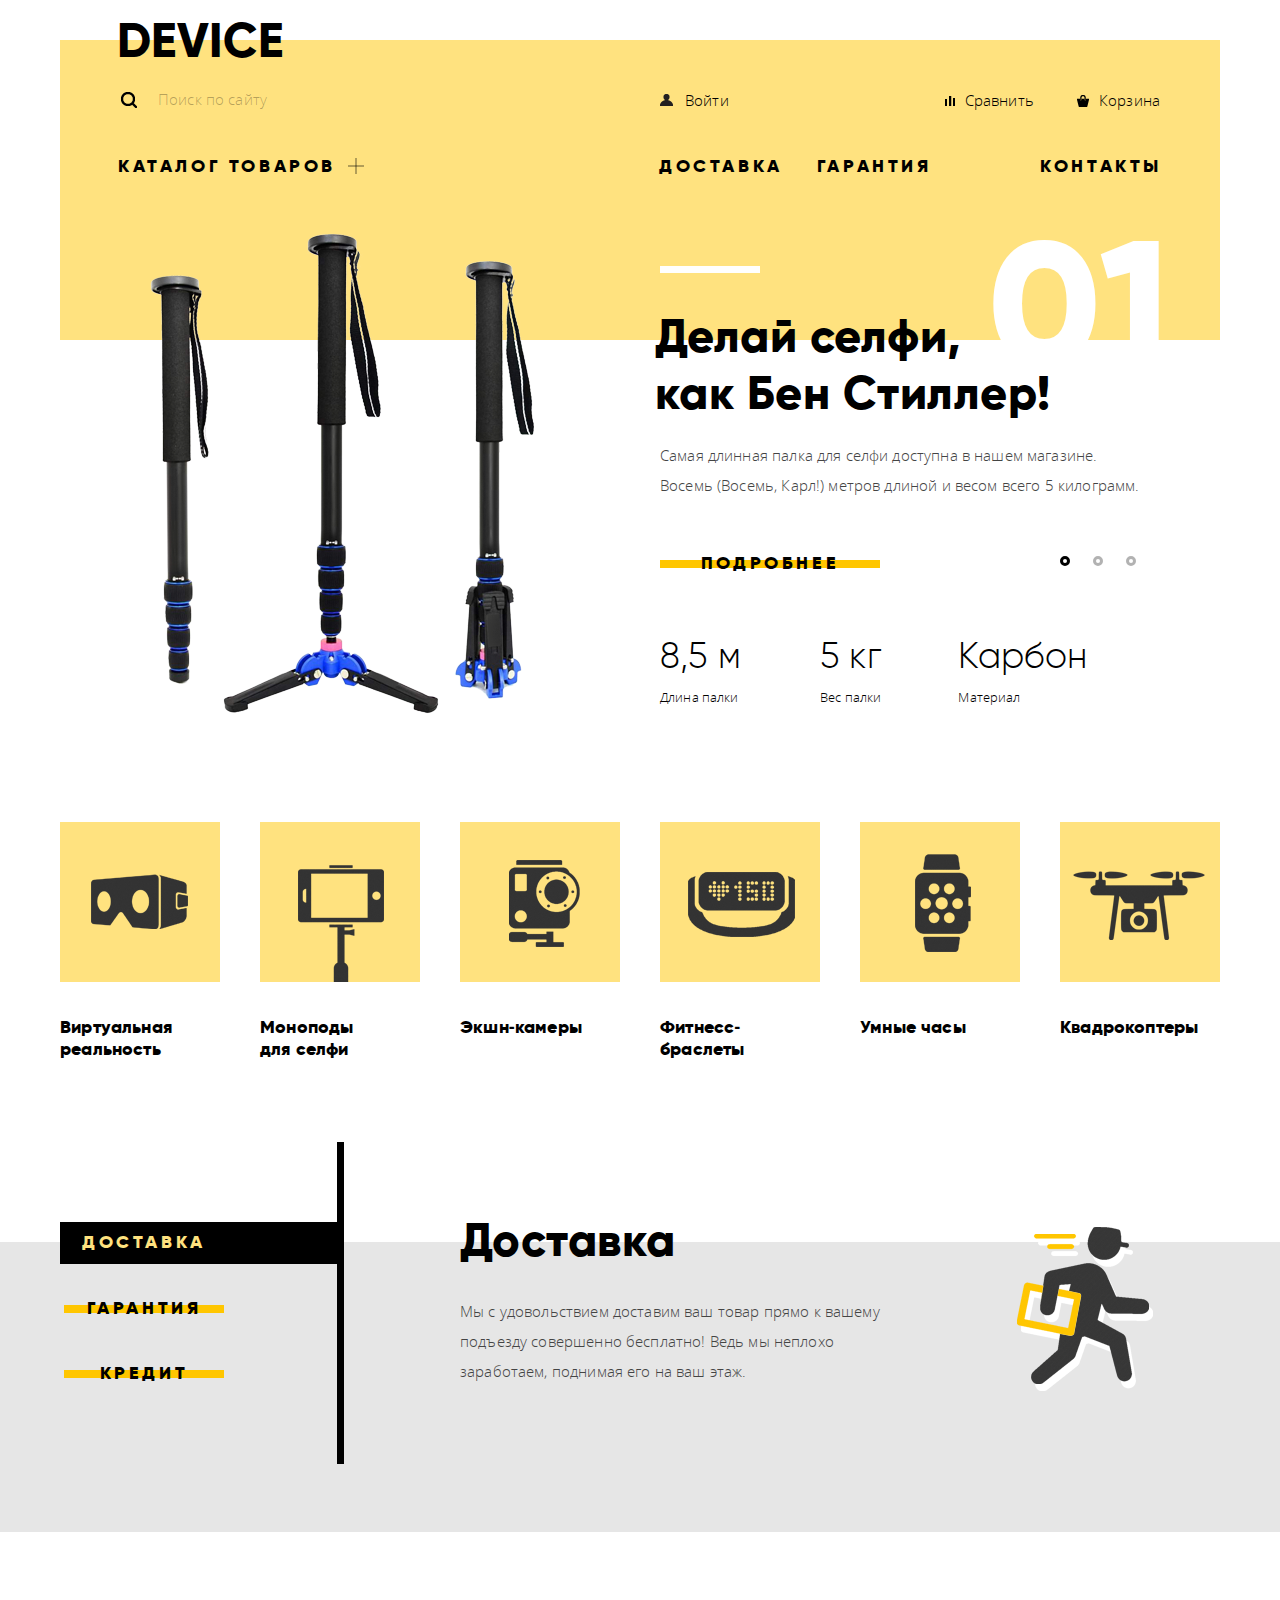
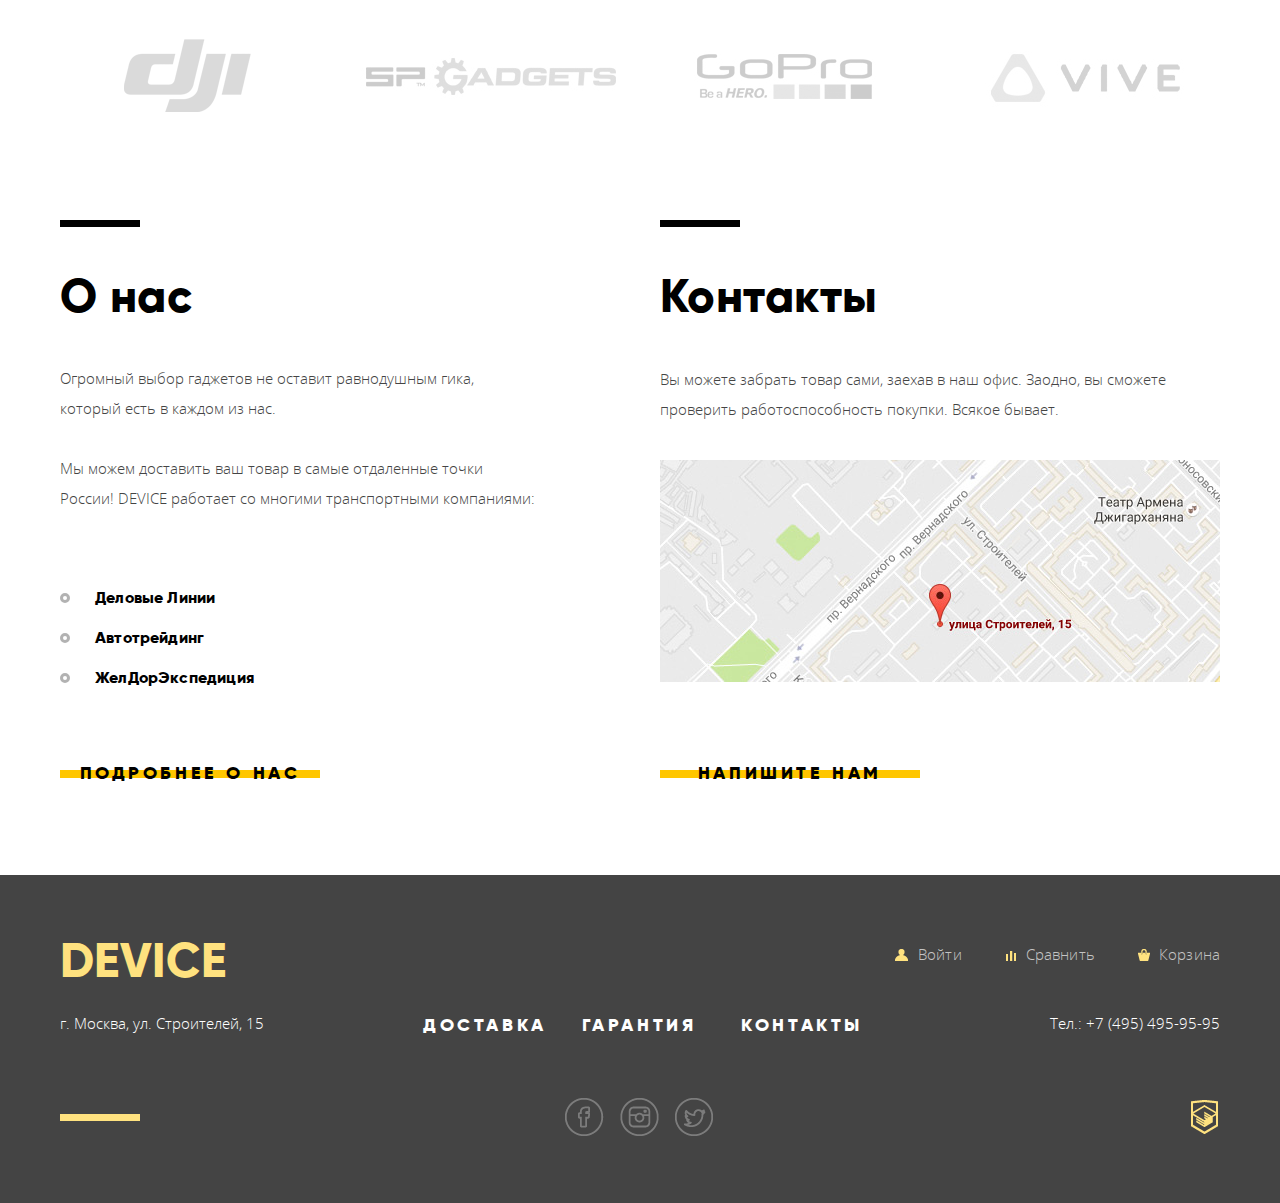
==== commit dee4834a: "Исправлено несоответствие критериям Б11, Б12, Б15" ====
--- a/index.html
+++ b/index.html
@@ -4,7 +4,7 @@
 	<meta charset="utf-8">
 	<title>HTML Academy: Девайс</title>
 	<link rel="stylesheet" href="css/normalize.css">
-	<link rel="stylesheet" href="css/style.css">
+	<link rel="stylesheet" href="css/style.min.css">
 </head>
 <body>
 	<header class="main-header">
@@ -52,7 +52,6 @@
 
 	<main>
 		<div class="container">
-			<!-- переключатель слайдера -->
 			<div class="promo-slider">
 				<input type="radio" id="btn-1" name="promo-toggle" checked>
 				<input type="radio" id="btn-2" name="promo-toggle">
@@ -62,226 +61,221 @@
 					<label for="btn-2"></label>
 					<label for="btn-3"></label>
 				</div>
-				<!--промо-продукты-->		
 				<div class="slider-inner">
 					<section class="promo-item wrapper">
 						<img src="img/promo-selfie.png" width="560" height="500" alt="Самая длинная селфи-палка">
 						<section class="description">
 							<h2>Делай селфи, <br>
-								как Бен Стиллер!</h2>
-								<p>Самая длинная палка для селфи доступна в нашем магазине.
-									Восемь (Восемь, Карл!) метров длиной и весом всего 5 килограмм.
-								</p>
-								<a href="#">Подробнее</a>
-								<ul class="promo-property">
-									<li>
-										<span>8,5 м</span>
-										<span>Длина палки</span>
-									</li>
-									<li>
-										<span>5 кг</span>
-										<span>Вес палки</span>
-									</li>
-									<li>
-										<span>Карбон</span>
-										<span>Материал</span>
-									</li>
-								</ul>
-							</section>
+								как Бен Стиллер!
+							</h2>
+							<p>Самая длинная палка для селфи доступна в нашем магазине.
+								Восемь (Восемь, Карл!) метров длиной и весом всего 5 килограмм.
+							</p>
+							<a href="#">Подробнее</a>
+							<ul class="promo-property">
+								<li>
+									<span>8,5 м</span>
+									<span>Длина палки</span>
+								</li>
+								<li>
+									<span>5 кг</span>
+									<span>Вес палки</span>
+								</li>
+								<li>
+									<span>Карбон</span>
+									<span>Материал</span>
+								</li>
+							</ul>
 						</section>
-						<section class="promo-item wrapper">
-							<img src="img/promo-bracelet.png" width="560" height="500" alt="Мотивирующий фитнесс-браслет">
-							<section class="description">
-								<h2>Худеем <br>
-									правильно!</h2>
-									<p>Мотивирующие фитнесс&#x2010;браслеты помогут найти в себе силы не пропускать занятия и соблюдать диету.
-									</p>
-									<a href="#">Подробнее</a>
-
-									<ul class="promo-property">
-										<li>
-											<span>48 часов</span>
-											<span>Без подзарядки</span>
-										</li>
-									</ul>
-								</section>
-							</section>
-							<section class="promo-item wrapper">
-								<img src="img/promo-quadrocopter.png" width="560" height="500" alt="Квадрокоптер, оснащенный лазером">
-								<section class="description">
-									<h2>Порхает как бабочка, жалит как пчела!</h2>
-									<p>Этот обычный, на первый взгляд, квадрокоптер оснащен мощным лазером, замаскированным под стандартную камеру.
-									</p>
-									<a href="#">Подробнее</a>
-
-									<ul class="promo-property">
-										<li>
-											<span>800 м</span>
-											<span>Дальность полета</span>
-										</li>
-										<li>
-											<span>50 м</span>
-											<span>Радиус поражения</span>
-										</li>
-									</ul>
-								</section>
-							</section>
-						</div>
-					</div>
-					<!--конец слайдера -->
-					<ul class="popular wrapper"> 
-						<li class="popular-item">
-							<a class="virtual-reality" href="#">
-								Виртуальная реальность
-							</a>
-						</li>
-						<li class="popular-item">
-							<a class="monopod" href="catalog.html">
-								Моноподы для&nbsp;селфи
-							</a>
-						</li>
-						<li class="popular-item">
-							<a class="action-camera" href="#">
-								Экшн&#x2010;камеры
-							</a>
-						</li>
-						<li class="popular-item">
-							<a class="fitness-bracelets" href="#">
-								Фитнесс&#x2010;браслеты
-							</a>
-						</li>
-						<li class="popular-item">
-							<a class="smart-watch" href="#">
-								Умные часы
-							</a>
-						</li>
-						<li class="popular-item">
-							<a class="quadrocopter" href="#">
-								Квадрокоптеры
-							</a>
-						</li>
+					</section>
+					<section class="promo-item wrapper">
+						<img src="img/promo-bracelet.png" width="560" height="500" alt="Мотивирующий фитнесс-браслет">
+						<section class="description">
+							<h2>Худеем <br>
+								правильно!
+							</h2>
+							<p>Мотивирующие фитнесс&#x2010;браслеты помогут найти в себе силы не пропускать занятия и соблюдать диету.
+							</p>
+							<a href="#">Подробнее</a>
+
+							<ul class="promo-property">
+								<li>
+									<span>48 часов</span>
+									<span>Без подзарядки</span>
+								</li>
+							</ul>
+						</section>
+					</section>
+					<section class="promo-item wrapper">
+						<img src="img/promo-quadrocopter.png" width="560" height="500" alt="Квадрокоптер, оснащенный лазером">
+						<section class="description">
+							<h2>Порхает как бабочка, жалит как пчела!</h2>
+							<p>Этот обычный, на первый взгляд, квадрокоптер оснащен мощным лазером, замаскированным под стандартную камеру.
+							</p>
+							<a href="#">Подробнее</a>
+
+							<ul class="promo-property">
+								<li>
+									<span>800 м</span>
+									<span>Дальность полета</span>
+								</li>
+								<li>
+									<span>50 м</span>
+									<span>Радиус поражения</span>
+								</li>
+							</ul>
+						</section>
+					</section>
+				</div>
+			</div>
+			<ul class="popular wrapper"> 
+				<li class="popular-item">
+					<a class="virtual-reality" href="#">
+						Виртуальная реальность
+					</a>
+				</li>
+				<li class="popular-item">
+					<a class="monopod" href="catalog.html">
+						Моноподы для&nbsp;селфи
+					</a>
+				</li>
+				<li class="popular-item">
+					<a class="action-camera" href="#">
+						Экшн&#x2010;камеры
+					</a>
+				</li>
+				<li class="popular-item">
+					<a class="fitness-bracelets" href="#">
+						Фитнесс&#x2010;браслеты
+					</a>
+				</li>
+				<li class="popular-item">
+					<a class="smart-watch" href="#">
+						Умные часы
+					</a>
+				</li>
+				<li class="popular-item">
+					<a class="quadrocopter" href="#">
+						Квадрокоптеры
+					</a>
+				</li>
+			</ul>
+		</div>
+		<div class="service-slider">
+			<div class="container wrapper">
+				<input type="radio" id="btn-4" name="toggle" checked>
+				<input type="radio" id="btn-5" name="toggle" >
+				<input type="radio" id="btn-6" name="toggle">
+				<div class="slider-toggles">
+					<label for="btn-4">Доставка</label>
+					<label for="btn-5">Гарантия</label>
+					<label for="btn-6">Кредит</label>
+				</div>
+				<div class="slider-inner">
+					<section class="service-item delivery">
+						<h2>Доставка</h2>
+						<p>Мы с удовольствием доставим ваш товар прямо к вашему подъезду совершенно бесплатно! Ведь мы неплохо заработаем, поднимая его на ваш этаж.
+						</p>
+					</section>
+					<section class="service-item warranty">
+						<h2>Гарантия</h2>
+						<p>Если из&#x2010;за возгарания купленного у нас товара у вас сгорит дом &mdash; не переживайте, мы выдадим вам новый.<br> Товар, не дом, конечно же.
+						</p>
+					</section>
+					<section class="service-item credit">
+						<h2>Кредит</h2>
+						<p>Залезть в долговую яму стало проще! Кредитные консультанты подберут для вас наиболее выгодные условия кредита. Выгодные для нашего банка, разумеется.
+						</p>
+					</section>
+				</div>
+			</div>
+		</div>
+		<div class="container">
+			<div class="logotypes wrapper">
+				<a class="dji" href="#">Dji</a>
+				<a class="gadgets" href="#">SP Gadgets</a>
+				<a class="gopro" href="#">GoPro</a>
+				<a class="vive" href="#">Vive</a>
+			</div>
+			<div class="info wrapper">
+				<section class="about-us wrapper">
+					<h2>О нас</h2>
+					<p>Огромный выбор гаджетов не оставит равнодушным гика, который есть в каждом из нас.</p>
+					<p>Мы можем доставить ваш товар в самые отдаленные точки России! DEVICE работает со многими транспортными компаниями:</p>
+					<ul class="logistics">
+						<li>Деловые Линии</li>
+						<li>Автотрейдинг</li>
+						<li>ЖелДорЭкспедиция</li>	
 					</ul>
-				</div>
-				<div class="service-slider">
-					<div class="container wrapper">
-						<input type="radio" id="btn-4" name="toggle" checked>
-						<input type="radio" id="btn-5" name="toggle" >
-						<input type="radio" id="btn-6" name="toggle">
-						<!-- переключатель слайдера -->
-						<div class="slider-toggles">
-							<label for="btn-4">Доставка</label>
-							<label for="btn-5">Гарантия</label>
-							<label for="btn-6">Кредит</label>
-						</div>
-						<!--содержимое слайдера -->		
-						<div class="slider-inner">
-							<section class="service-item delivery">
-								<h2>Доставка</h2>
-								<p>Мы с удовольствием доставим ваш товар прямо к вашему подъезду совершенно бесплатно! Ведь мы неплохо заработаем, поднимая его на ваш этаж.
-								</p>
-							</section>
-							<section class="service-item warranty">
-								<h2>Гарантия</h2>
-								<p>Если из&#x2010;за возгарания купленного у нас товара у вас сгорит дом &mdash; не переживайте, мы выдадим вам новый.<br> Товар, не дом, конечно же.
-								</p>
-							</section>
-							<section class="service-item credit">
-								<h2>Кредит</h2>
-								<p>Залезть в долговую яму стало проще! Кредитные консультанты подберут для вас наиболее выгодные условия кредита. Выгодные для нашего банка, разумеется.
-								</p>
-							</section>
-						</div>
-					</div>
-				</div>
-				<!--конец слайдера -->
-				<div class="container">
-					<div class="logotypes wrapper">
-						<a class="dji" href="#">Dji</a>
-						<a class="gadgets" href="#">SP Gadgets</a>
-						<a class="gopro" href="#">GoPro</a>
-						<a class="vive" href="#">Vive</a>
-					</div>
-					<div class="info wrapper">
-						<section class="about-us wrapper">
-							<h2>О нас</h2>
-							<p>Огромный выбор гаджетов не оставит равнодушным гика, который есть в каждом из нас.</p>
-							<p>Мы можем доставить ваш товар в самые отдаленные точки России! DEVICE работает со многими транспортными компаниями:</p>
-							<ul class="logistics">
-								<li>Деловые Линии</li>
-								<li>Автотрейдинг</li>
-								<li>ЖелДорЭкспедиция</li>	
-							</ul>
-							<a href="#">Подробнее о нас</a>
-						</section>
-						<section class="contacts wrapper">
-							<h2>Контакты</h2>
-							<p>Вы можете забрать товар сами, заехав в наш офис. Заодно, вы сможете проверить работоспособность покупки. Всякое бывает.</p>
-							<a class="js-open-map" href="#">
-								<img src="img/map.jpg" width="560" height="222" alt="часть карты с адресом компании: г.Москва, ул. Строителей, 15">
-							</a>
-							<a class="write-us" href="#">Напишите нам</a>
-						</section>
-					</div>
-				</div>
-			</main>
-
-			<footer class="main-footer">
-				<div class="container">
-					<div class="user-block wrapper">
-						<a class="footer-logo" href="index.html">Device</a>
-						<ul class="footer-personal wrapper">
-							<li><a class="footer-user" href="#">Войти</a></li>
-							<li><a class="footer-compare" href="#">Сравнить</a></li>
-							<li><a  class="footer-basket" href="#">Корзина</a></li>
-						</ul>
-					</div>
-					<div class="service-block wrapper">
-						<div class="address">г.Москва, ул. Строителей, 15 
-						</div>
-						<ul class="footer-service wrapper">
-							<li><a href="#">Доставка</a></li>
-							<li><a href="#">Гарантия</a></li>
-							<li><a href="#">Контакты</a></li>
-						</ul>
-						<div class="tel">Тел: +7 (495) 495-95-95
-						</div>
-					</div>
-					<div class="links wrapper">
-						<div class="social">
-							<a class="btn-fb" href="#">facebook</a>
-							<a class="btn-inst" href="#">instagram</a>
-							<a class="btn-tw" href="#">twitter</a>
-						</div>
-						<div class="copyright">
-							<a href="https://htmlacademy.ru">HTMLAcademy.ru</a>
-						</div>
-					</div>
-				</div>
-			</footer>
-			<div class="modal-content">
-				<button class="modal-content-close" type="button" title="Закрыть">Закрыть</button>
-				<form class="wrapper" action="https://echo.htmlacademy.ru" method="post">
-					<div class="name">
-						<label for="user-name">Ваше имя:</label>
-						<input type="text" id="user-name" name="user-name" placeholder="Представьтесь, пожалуйста" >
-					</div>
-					<div class="email">
-						<label for="email">Ваш e&#x2010;mail:</label>
-						<input type="email" id="email" name="email" placeholder="Для отправки ответа" >
-					</div>
-					<div class="letter">
-						<label for="text">Текст письма:</label>
-						<textarea id="text" name="text" placeholder="В свободной форме" ></textarea>
-					</div>
-					<button class="send" type="submit">Отправить</button>
-				</form>
-			</div>
-			<div class="modal-content-map">
-				<button class="modal-content-close" type="button" title="Закрыть">Закрыть</button>
-				<iframe src="https://www.google.com/maps/embed?pb=!1m12!1m8!1m3!1d8996.410481355666!2d37.5249401!3d55.6872036!3m2!1i1024!2i768!4f13.1!2m1!1z0KHQsNC90LrRgi3Qn9C10YLQtdGA0LHRg9GA0LMsINGD0LsuINCh0YLRgNC-0LjRgtC10LvQtdC5INC0LjE1!5e0!3m2!1sru!2sru!4v1486735890119" width="960" height="559" allowfullscreen></iframe>
-			</div>
-
-			<script src="js/popup.js"></script>
-
-		</body>
-		</html>
+					<a href="#">Подробнее о нас</a>
+				</section>
+				<section class="contacts wrapper">
+					<h2>Контакты</h2>
+					<p>Вы можете забрать товар сами, заехав в наш офис. Заодно, вы сможете проверить работоспособность покупки. Всякое бывает.</p>
+					<a class="js-open-map" href="map.html">
+						<img src="img/map.jpg" width="560" height="222" alt="часть карты с адресом компании: г.Москва, ул. Строителей, 15">
+					</a>
+					<a class="write-us" href="form.html">Напишите нам</a>
+				</section>
+			</div>
+		</div>
+	</main>
+
+	<footer class="main-footer">
+		<div class="container">
+			<div class="user-block wrapper">
+				<a class="footer-logo" href="index.html">Device</a>
+				<ul class="footer-personal wrapper">
+					<li><a class="footer-user" href="#">Войти</a></li>
+					<li><a class="footer-compare" href="#">Сравнить</a></li>
+					<li><a  class="footer-basket" href="#">Корзина</a></li>
+				</ul>
+			</div>
+			<div class="service-block wrapper">
+				<div class="address">г. Москва, ул. Строителей, 15 
+				</div>
+				<ul class="footer-service wrapper">
+					<li><a href="#">Доставка</a></li>
+					<li><a href="#">Гарантия</a></li>
+					<li><a href="#">Контакты</a></li>
+				</ul>
+				<div class="tel">Тел.: +7 (495) 495-95-95
+				</div>
+			</div>
+			<div class="links wrapper">
+				<div class="social">
+					<a class="btn-fb" href="#">facebook</a>
+					<a class="btn-inst" href="#">instagram</a>
+					<a class="btn-tw" href="#">twitter</a>
+				</div>
+				<div class="copyright">
+					<a href="https://htmlacademy.ru">HTMLAcademy.ru</a>
+				</div>
+			</div>
+		</div>
+	</footer>
+	<div class="modal-content">
+		<button class="modal-content-close" type="button" title="Закрыть">Закрыть</button>
+		<form class="wrapper" action="https://echo.htmlacademy.ru" method="post">
+			<div class="name">
+				<label for="user-name">Ваше имя:</label>
+				<input type="text" id="user-name" name="user-name" placeholder="Представьтесь, пожалуйста" >
+			</div>
+			<div class="email">
+				<label for="email">Ваш e&#x2010;mail:</label>
+				<input type="email" id="email" name="email" placeholder="Для отправки ответа" >
+			</div>
+			<div class="letter">
+				<label for="text">Текст письма:</label>
+				<textarea id="text" name="text" placeholder="В свободной форме" ></textarea>
+			</div>
+			<button class="send" type="submit">Отправить</button>
+		</form>
+	</div>
+	<div class="modal-content-map">
+		<button class="modal-content-close" type="button" title="Закрыть">Закрыть</button>
+		<iframe src="https://www.google.com/maps/embed?pb=!1m12!1m8!1m3!1d8996.410481355666!2d37.5249401!3d55.6872036!3m2!1i1024!2i768!4f13.1!2m1!1z0KHQsNC90LrRgi3Qn9C10YLQtdGA0LHRg9GA0LMsINGD0LsuINCh0YLRgNC-0LjRgtC10LvQtdC5INC0LjE1!5e0!3m2!1sru!2sru!4v1486735890119" width="960" height="559" allowfullscreen></iframe>
+	</div>
+	<script src="js/popup.min.js"></script>
+</body>
+</html>
--- a/css/style.min.css
+++ b/css/style.min.css
@@ -0,0 +1 @@
+@font-face{font-family:"Gilroy";src:local("Gilroy ExtraBold"),local("Gilroy-ExtraBold"),url(../fonts/gilroyextrabold.woff2) format("woff2"),url(../fonts/gilroyextrabold.woff) format("woff");font-weight:800;font-style:normal}@font-face{font-family:"Gilroy";src:local("Gilroy Light"),local("Gilroy-Light"),url(../fonts/gilroylight.woff2) format("woff2"),url(../fonts/gilroyexlight.woff) format("woff");font-weight:300;font-style:normal}@font-face{font-family:"Open Sans";src:local("Open Sans Light"),local("OpenSans-Light"),url(../fonts/opensanslight.woff2) format("woff2"),url(../fonts/opensanslight.woff) format("woff");font-weight:300;font-style:normal}@font-face{font-family:"Open Sans";src:local("Open Sans"),local("OpenSans"),url(../fonts/opensans.woff2) format("woff2"),url(../fonts/opensans.woff) format("woff");font-weight:400;font-style:normal}a,body{color:#000}body{min-width:1200px;font-family:"Gilroy",Arial,sans-serif;font-weight:800;font-size:18px;line-height:1.2em;letter-spacing:.01em;background-color:#fff}a{text-decoration:none}img{max-width:100%;height:auto}.main-header{padding-top:12px}.container{width:1160px;margin:0 auto;padding-right:20px;padding-left:20px}.wrapper{display:-webkit-box;display:-ms-flexbox;display:flex;-webkit-box-pack:justify;-ms-flex-pack:justify;justify-content:space-between;-ms-flex-wrap:wrap;flex-wrap:wrap}.main-header .container{padding:0;background-image:-webkit-linear-gradient(top,#fff 28px,#ffe27f 28px);background-image:linear-gradient(to bottom,#fff 28px,#ffe27f 28px)}.logo{padding-left:57px;font-size:48px;line-height:1.2em;letter-spacing:.01em;text-transform:uppercase}.logo a:hover{color:#444}.logo a:active{color:#666}.main-header .user-block,.search-form .search{font-family:"Open Sans",Arial,sans-serif;font-weight:300;font-size:15px;line-height:36px;letter-spacing:.01em;color:#000}.main-header .user-block{-webkit-box-align:baseline;-ms-flex-align:baseline;align-items:baseline;padding:5px 60px 14px}.search-form{-ms-flex-preferred-size:440px;flex-basis:440px;font-size:0}.search-form .search{width:311px;height:45px;padding:0 0 0 38px;box-sizing:content-box;background-color:transparent;background-image:url(../img/icons/icons-sprite.png);background-repeat:no-repeat;background-position:-9px -437px;border:none;border-top:2px solid transparent;border-bottom:2px solid transparent;vertical-align:bottom}.search::-webkit-input-placeholder{color:rgba(0,0,0,.3)}.search::-moz-placeholder{color:rgba(0,0,0,.3)}.search:-ms-input-placeholder{color:rgba(0,0,0,.3)}.search:hover::-webkit-input-placeholder{color:rgba(0,0,0,.6)}.search:hover::-moz-placeholder{color:rgba(0,0,0,.6)}.search:hover:-ms-input-placeholder{color:rgba(0,0,0,.6)}.search:focus{border-bottom:2px solid #000;outline:none}.search-form .btn{display:none;font-family:"Open Sans",Arial,sans-serif;font-weight:300;font-size:15px;line-height:36px;letter-spacing:.01em;color:#000;vertical-align:bottom}.search:focus+.btn{display:inline-block;width:81px;height:45px;padding:0;box-sizing:content-box;font-family:"Open Sans",Arial,sans-serif;font-weight:300;font-size:15px;line-height:36px;letter-spacing:.01em;color:#000;background-color:transparent;border:2px solid #000;vertical-align:bottom}.search:focus+.btn:hover{background-color:#000;color:#fff}.btn:active{display:inline-block;width:81px;height:45px;padding:0;box-sizing:content-box;font-family:"Open Sans",Arial,sans-serif;font-weight:300;font-size:15px;line-height:36px;letter-spacing:.01em;color:rgba(255,255,255,.3);background-color:#000;border:2px solid #000;outline:none;vertical-align:bottom}.personal{-ms-flex-preferred-size:500px;flex-basis:500px;margin:0;padding:0;list-style:none}.personal li:nth-last-child(2){margin-left:auto}.personal a:not(.exit){position:relative;display:block;padding-left:25px}.personal .exit{margin-left:20px;color:rgba(0,0,0,.3)}.personal .basket{margin-left:40px}.personal a::before{position:absolute;content:"";display:block;background-image:url(../img/icons/icons-sprite.png);background-repeat:no-repeat}.personal .user::before{left:0;bottom:12px;width:13px;height:12px;background-position:-10px -254px}.personal .compare::before{bottom:12px;left:5px;width:10px;height:10px;background-position:-10px -224px}.personal .basket::before{bottom:11px;left:3px;width:12px;height:12px;background-position:-10px -192px}.personal .exit::before,.promo-slider input{display:none}.personal a:not(.exit):hover{opacity:.6}.personal a:not(.exit):active{opacity:.3}.main-header .service-block{position:relative;padding:18px 58px 0;letter-spacing:.2em;text-transform:uppercase}.service-block a:hover{color:rgba(0,0,0,.6)}.service-block a:active{color:rgba(0,0,0,.3)}.catalog{-ms-flex-preferred-size:500px;flex-basis:500px;padding-bottom:50px}.catalog-title{position:relative;padding-right:28px}.catalog-title::after,.catalog-title::before{position:absolute;top:9px;right:0;content:"";display:block;width:16px;height:2px;background-color:rgba(0,0,0,.3)}.catalog-title::after{-webkit-transform:rotate(90deg);transform:rotate(90deg)}.catalog-title:hover::after,.catalog-title:hover::before{background-color:rgba(0,0,0,.2)}.catalog-title:active::after,.catalog-title:active::before{background-color:rgba(0,0,0,.1)}.catalog-items{position:absolute;top:60px;right:0;z-index:1;display:none;width:1040px;margin:0;padding:0 60px 35px;list-style:none;background-color:#ffe27f;justify-content:flex-start}.catalog:hover .catalog-items{display:-webkit-box;display:-ms-flexbox;display:flex;-ms-flex-wrap:wrap;flex-wrap:wrap;-webkit-box-pack:start;-ms-flex-pack:start;justify-content:flex-start}.catalog-items li{margin-right:58px}.catalog-items li:nth-child(2){margin-right:67px}.catalog-items a{display:block;font-family:"Open Sans",Arial,sans-serif;font-weight:300;font-size:15px;line-height:36px;letter-spacing:.01em;text-transform:none}.service{-ms-flex-preferred-size:503px;flex-basis:503px;margin:0;padding:0;list-style:none}.service li:first-child{margin-right:34px}.service li:last-child{margin-left:auto}.service a{display:block}.promo-slider{position:relative;margin-bottom:95px}.promo-slider::before{position:absolute;top:0;left:0;z-index:-1;content:"";display:block;width:1160px;height:113px;background-color:#ffe27f}.promo-controls{position:absolute;right:84px;bottom:150px;z-index:2;font-size:0}.promo-controls label{display:inline-block;width:4px;height:4px;margin-left:23px;border-radius:50%;border:3px solid rgba(0,0,0,.3);vertical-align:top}.promo-controls label:hover{border-color:rgba(0,0,0,.4)}#btn-1:checked~.promo-controls label[for=btn-1],#btn-2:checked~.promo-controls label[for=btn-2],#btn-3:checked~.promo-controls label[for=btn-3],.promo-controls label:active{border-color:#000}.service-slider input,.slider-inner .promo-item{display:none}#btn-1:checked~.slider-inner .promo-item:nth-child(1),#btn-2:checked~.slider-inner .promo-item:nth-child(2),#btn-3:checked~.slider-inner .promo-item:nth-child(3){display:flex}.promo-item img{width:560px;height:500px;margin-right:20px}.description{display:-webkit-box;display:-ms-flexbox;display:flex;-webkit-box-orient:vertical;-webkit-box-direction:normal;-ms-flex-direction:column;flex-direction:column;-webkit-box-pack:justify;-ms-flex-pack:justify;justify-content:space-between;width:515px;padding-right:50px;padding-left:15px}.description h2{margin:81px 0 0;padding:0;font-size:47px;line-height:1.2em;letter-spacing:.01em;font-weight:800}.description h2::before{position:absolute;right:460px;top:39px;content:"";display:block;width:100px;height:7px;background-color:#fff}.description h2::after{position:absolute;top:-12px;right:47px;z-index:-1;content:"01";display:block;font-family:"Gilroy",Arial,sans-serif;font-weight:800;font-size:179px;line-height:179px;letter-spacing:.01em;color:#fff}.promo-item:nth-child(2) h2::after{content:"02"}.promo-item:nth-child(3) h2::after{content:"03"}.description p{width:465px;margin:19px 0 43px 5px;font-family:"Open Sans",Arial,sans-serif;font-weight:300;font-size:15px;line-height:30px;letter-spacing:.01em;color:#444}.promo-item:first-child p{width:485px}.description a{position:relative;display:block;width:220px;margin-left:5px;padding-top:10px;padding-bottom:10px;letter-spacing:.2em;text-transform:uppercase;text-align:center}.description a::before{position:absolute;top:50%;-webkit-transform:translateY(-50%);transform:translateY(-50%);z-index:-1;content:"";display:block;width:220px;height:8px}.description a::before,.description a:hover,.popular-item:hover{background-color:#ffc600}.description a:active{color:rgba(0,0,0,.3)}.promo-property{margin:auto 0 0 5px;padding:0;list-style:none}.promo-property li{display:inline-block;margin-right:74px;vertical-align:top}.promo-property li:nth-child(2){margin-right:72px}.promo-item:last-child li{margin-right:42px}.promo-property span:first-child{display:block;margin-bottom:9px;font-family:"Gilroy",Arial,sans-serif;font-weight:300;font-size:36px;line-height:1.2em}.promo-property span:last-child{display:block;margin-bottom:10px;padding-bottom:10px;font-family:"Open Sans",Arial,sans-serif;font-weight:300;font-size:13px;line-height:20px;letter-spacing:.01em}.popular{margin:0 0 80px;padding:0;list-style:none}.popular-item{position:relative;width:160px;height:160px;margin-bottom:80px;padding:0;background-color:#ffe27f;overflow:visible}.popular-item a{position:absolute;top:0;left:0;display:block;width:160px;padding-top:195px;background-image:url(../img/popular-sprite.png);background-repeat:no-repeat}.popular-item .virtual-reality{background-position:-822px -2px}.popular-item .monopod{background-position:-330px -2px}.popular-item .action-camera{background-position:-2px -2px}.popular-item .fitness-bracelets{background-position:-166px -2px}.popular-item .smart-watch{background-position:-658px -2px}.popular-item .quadrocopter{background-position:-494px -2px}.popular-item a:active{opacity:.3}.service-slider{margin-bottom:95px;background-image:-webkit-linear-gradient(top,#fff 100px,#e6e6e6 100px);background-image:linear-gradient(to bottom,#fff 100px,#e6e6e6 100px)}.slider-toggles{width:277px;padding-top:80px;padding-bottom:45px;margin-bottom:68px;border-right:7px solid #000}.slider-toggles label{position:relative;z-index:1;display:block;width:160px;margin-bottom:24px;text-align:center;padding:10px 113px 10px 4px;letter-spacing:.2em;text-transform:uppercase}.slider-toggles label::before{position:absolute;top:50%;-webkit-transform:translateY(-50%);transform:translateY(-50%);z-index:-1;content:"";display:block;width:160px;height:8px;background-color:#ffc600}.slider-toggles label:hover{margin-right:113px;padding-right:0;background-color:#ffc600}#btn-4:checked~.slider-toggles label[for=btn-4],#btn-5:checked~.slider-toggles label[for=btn-5],#btn-6:checked~.slider-toggles label[for=btn-6],.slider-toggles label:active{margin-right:0;padding-right:113px;color:#ffe27f;background-color:#000}#btn-4:checked~.slider-toggles label[for=btn-4]::before,#btn-5:checked~.slider-toggles label[for=btn-5]::before,#btn-6:checked~.slider-toggles label[for=btn-6]::before,.filters-color input:checked+label:active::after,.slider-toggles label:active::before{display:none}.service-item{position:relative;display:none;width:760px;padding-left:116px;padding-top:70px}.service-item::before{position:absolute;content:"";display:block;background-image:url(../img/spritesheet.png);background-repeat:no-repeat}.service-item.delivery::before{top:85px;right:67px;width:136px;height:164px;background-position:-171px -5px}.service-item.warranty::before{top:60px;right:45px;width:171px;height:195px;background-position:-545px -335px}.service-item.credit::before{top:60px;right:70px;width:156px;height:188px;background-position:-5px -5px}#btn-4:checked~.slider-inner .service-item.delivery,#btn-5:checked~.slider-inner .service-item.warranty,#btn-6:checked~.slider-inner .service-item.credit,.filters-bluetooth input:checked+label::after,.filters-color input:checked+label::after{display:block}.service-item h2{margin:0 0 27px}.service-item p{width:460px;margin:0;font-family:"Open Sans",Arial,sans-serif;font-weight:300;font-size:15px;line-height:30px;letter-spacing:.01em;color:#444}.credit p{width:435px}.logotypes{margin-bottom:93px}.logotypes a{width:260px;height:100px;font-size:0;background-image:url(../img/spritesheet.png);background-repeat:no-repeat}.logotypes .dji{background-position:-5px -289px}.logotypes .dji:hover{background-position:-171px -179px}.logotypes .gadgets{background-position:-5px -399px}.logotypes .gadgets:hover{background-position:-275px -289px}.logotypes .gopro{background-position:-317px -5px}.logotypes .gopro:hover{background-position:-275px -399px}.logotypes .vive{background-position:-545px -225px}.logotypes .vive:hover{background-position:-441px -115px}.info{margin-bottom:80px}.info .wrapper{position:relative;-webkit-box-orient:vertical;-webkit-box-direction:normal;-ms-flex-direction:column;flex-direction:column;width:560px}.catalog-main h1,.info h2,.service-item h2{font-size:47px;line-height:1.2em;font-weight:800;letter-spacing:.01em}.info h2{padding-top:8px;margin:40px 0 39px}.info h2::before,.logistics li::before{position:absolute;left:0;content:"";display:block}.info h2::before{background-color:#000;top:0;width:80px;height:7px}.info p{margin:0 0 30px;font-family:"Open Sans",Arial,sans-serif;font-weight:300;font-size:15px;line-height:30px;letter-spacing:0;color:#444}.info a{letter-spacing:.2em;text-transform:uppercase}.about-us,.about-us a,.contacts,.logistics li{position:relative}.about-us p{width:475px}.about-us a{display:block;width:260px;margin-top:55px;padding-top:10px;padding-bottom:10px;text-align:center}.about-us a::before,.write-us::before{position:absolute;top:50%;-webkit-transform:translateY(-50%);transform:translateY(-50%);z-index:-1;content:"";display:block;width:260px;height:8px;background-color:#ffc600}.about-us a:hover,.filters-form button:hover,.write-us:hover{background-color:#ffc600}.about-us a:active,.breadcrumbs a,.filters-form button:active,.write-us:active{color:rgba(0,0,0,.3)}.js-open-map{margin-top:5px}.write-us{position:relative;display:block;width:260px;margin-top:65px;padding-top:10px;padding-bottom:10px;text-align:center}.logistics{margin:35px 0 0;padding:0;font-size:16px;line-height:40px;list-style:none}.logistics li{padding-left:35px}.logistics li::before{top:15px;width:4px;height:4px;border:3px solid rgba(0,0,0,.3);border-radius:50%}.catalog-main h1{margin:33px 0 14px;padding-left:60px}.breadcrumbs{margin:0 0 40px;padding:0 0 0 60px;list-style:0}.breadcrumbs li{display:inline-block;padding-right:17px;vertical-align:baseline}.breadcrumbs a{position:relative;display:block;padding-right:15px;font-family:"Open Sans",Arial,sans-serif;font-weight:300;font-size:14px;line-height:36px;letter-spacing:.01em}.breadcrumbs a:not(.current):hover{color:rgba(0,0,0,.6)}.breadcrumbs a:not(.current):active{color:rgba(0,0,0,.1)}.breadcrumbs a:not(.current)::after{position:absolute;top:15px;right:-3px;content:"";display:block;width:4px;height:4px;border-top:2px solid #000;border-right:2px solid #000;-webkit-transform:rotate(45deg);transform:rotate(45deg)}.catalog-main>.wrapper,.filters.wrapper,.results.wrapper{-ms-flex-wrap:nowrap;flex-wrap:nowrap}.filters.wrapper,.results.wrapper{-webkit-box-orient:vertical;-webkit-box-direction:normal;-ms-flex-direction:column;flex-direction:column;-webkit-box-pack:start;-ms-flex-pack:start;justify-content:flex-start;-webkit-box-flex:1;-ms-flex-positive:1;flex-grow:1}.filters{background-image:-webkit-linear-gradient(top,#dcdcdc 70px,#efefef 70px);background-image:linear-gradient(to bottom,#dcdcdc 70px,#efefef 70px)}.filters h2,.filters-form{width:200px;margin:0 0 0 auto;padding-left:60px;padding-right:70px}.filters-form{padding-top:40px}.container-sort h2,.filters h2{padding-top:25px;padding-bottom:25px;font-size:16px;line-height:1.2em;letter-spacing:.2em;text-transform:uppercase}.filters h2,.filters h3{font-weight:800}.filters h3{margin:12px 0 16px;font-family:"Gilroy",Arial,sans-serif;font-size:18px;line-height:1.2em}.filters label{font-family:"Open Sans",Arial,sans-serif;font-weight:300;font-size:14px;line-height:40px;letter-spacing:.01em}.filters-form>div{margin-top:30px;border-top:2px solid #000}.range-controls{position:relative;padding-top:20px;padding-bottom:10px}.range-controls .scale{height:2px;background:#dcdcdc}.range-controls .bar{width:55%;height:2px;background:#72ca00}.range-controls .toggle{position:absolute;top:14px;left:0;width:10px;height:10px;border:2px solid #000;border-radius:50%;background-color:#efefef;cursor:pointer}.range-controls .toggle-max{left:108px}.price-controls{font-size:0}.range-controls .toggle:active{background-color:#63b000;border:3px solid #fff;box-shadow:0 4px 5px 0 rgba(0,0,0,.5)}.price-controls input,.price-controls label{font-family:"Gilroy",Arial,sans-serif;font-weight:300;font-size:14px;line-height:22.27px;letter-spacing:0;color:rgba(0,0,0,.2)}.price-controls label{display:inline-block;vertical-align:baseline;width:90px}.price-controls input{width:60px;border:none;background-color:transparent}.filters-bluetooth input,.filters-color input{display:none}.filters-bluetooth label,.filters-color label{position:relative;display:block;padding-left:37px}.filters-color label::before{position:absolute;left:0;bottom:8px;content:"";display:block;width:23px;height:23px;background-color:#dcdcdc}.filters-color label:hover::before{background-color:#cfcfcf}.filters-color label:active::before{background-color:#c5c5c5}.filters-color label::after{position:absolute;left:6px;bottom:16px;content:"";display:none;width:12px;height:7px;background-image:url(../img/icons/icons-sprite.png);background-repeat:no-repeat;background-position:-10px -488px}.filters-color input:not(:checked)+label:active::after{display:block}.filters-form .filters-bluetooth{margin-top:33px}.filters-bluetooth h3{margin:12px 0 19px}.filters-bluetooth label::after,.filters-bluetooth label::before{position:absolute;left:0;bottom:8px;content:"";display:block;width:20px;height:20px;border:2px solid #c7c7c7;border-radius:50%}.filters-bluetooth label:hover::before{border-color:#bdbdbd}.filters-bluetooth label:active::before{border-color:#aeaeae}.filters-bluetooth label::after{left:8px;bottom:16px;display:none;width:5px;height:5px;border:2px solid #000}.filters-bluetooth input:checked+label:active::after{display:none}.filters-bluetooth input:not(:checked)+label:active::after{display:block}.filters-form button,.products-picture::before{font-family:"Gilroy",Arial,sans-serif;font-weight:800;text-transform:uppercase;text-align:center}.filters-form button{z-index:1;margin:30px 0 0;padding:10px 0;border:none;background-color:transparent;position:relative;display:block;width:200px;font-size:18px;line-height:1.2em;letter-spacing:.2em}.filters-form button::before{position:absolute;z-index:-1;top:50%;-webkit-transform:translateY(-50%);transform:translateY(-50%);content:"";display:block;width:200px;height:8px;background-color:#ffc600}.results{background-image:-webkit-linear-gradient(top,#ebebeb 70px,#fff 70px);background-image:linear-gradient(to bottom,#ebebeb 70px,#fff 70px)}.container-sort,.products{width:760px;margin-right:auto;padding-left:70px}.container-sort{margin-bottom:50px}.container-sort.wrapper{-webkit-box-align:baseline;-ms-flex-align:baseline;align-items:baseline}.container-sort h2{margin:0 31px 0 0;font-weight:800}.container-sort ul{margin:0;padding:0;list-style:none}.container-sort li{display:inline-block;vertical-align:baseline}.container-sort a{font-family:"Open Sans",Arial,sans-serif;font-weight:400;font-size:14px;line-height:18px;letter-spacing:0}ul.products-sort{width:475px;margin-left:5px;margin-right:auto}.products-sort li{margin-left:14px}.products-sort a{padding:5px;opacity:.3}.products-sort a:hover{opacity:.6}.products-sort .current,.products-sort a:active{opacity:1}.arrows a{display:block;position:relative;width:20px;height:20px;opacity:.2}.arrows a:hover{opacity:.4}.arrows .current,.arrows a:active{opacity:1}.arrows a::before{position:absolute;top:11px;content:"";width:0;height:0;border:9px solid #000}.arrow-down a::before,.arrow-top a::before{border-right-color:transparent;border-left-color:transparent}.arrow-top a::before{left:-15px;border-top-width:0}.arrow-down a::before{right:0;border-bottom-width:0}.products.wrapper,form.wrapper{-ms-flex-wrap:wrap;flex-wrap:wrap}.products-item{position:relative;width:360px;margin-top:20px;margin-bottom:30px}.products-picture img{width:360px;height:380px}.products-picture::before{position:absolute;top:29px;right:27px;content:"new";display:none;width:56px;height:56px;font-size:14px;line-height:56px;letter-spacing:.05;color:rgba(0,0,0,.2);border:2px solid rgba(0,0,0,.1);border-radius:50%}.products-item:last-child .products-picture::before{display:block}.products-item:nth-child(odd){margin-right:40px}.name-and-price.wrapper{-webkit-box-align:baseline;-ms-flex-align:baseline;align-items:baseline}.products-item h1{margin:29px 0 0;padding-left:0;width:260px;font-size:18px;line-height:1.2em;font-weight:800;letter-spacing:.01px}.products-item:nth-child(2) h1{width:230px}.products-item span{font-family:"Gilroy",Arial,sans-serif;font-weight:300;font-size:16px;line-height:1.2em}.products-purshase.wrapper{display:none}.products-picture:hover .products-purshase.wrapper{position:absolute;top:0;left:0;z-index:1;display:-webkit-box;display:-ms-flexbox;display:flex;-webkit-box-orient:vertical;-webkit-box-direction:normal;-ms-flex-direction:column;flex-direction:column;-webkit-box-pack:end;-ms-flex-pack:end;justify-content:flex-end;-webkit-box-align:center;-ms-flex-align:center;align-items:center;width:360px;height:380px;background-color:rgba(239,239,239,.7);cursor:pointer}.products-purshase .basket{position:relative;display:block;width:200px;padding:10px 0;font-family:"Gilroy",Arial,sans-serif;font-weight:800;font-size:18px;line-height:1.2em;letter-spacing:.2em;text-transform:uppercase;text-align:center}.products-purshase .basket::before{position:absolute;top:50%;-webkit-transform:translateY(-50%);transform:translateY(-50%);z-index:-1;content:"";display:block;width:200px;height:8px;background-color:#ffc600}.products-purshase .basket:hover{background-color:#ffc600}.products-purshase .basket:active{color:rgba(0,0,0,.3)}.products-purshase .compare{margin-top:0;margin-bottom:120px;padding:6px 0;font-family:"Open Sans",Arial,sans-serif;font-weight:300;font-size:13px;line-height:36px;letter-spacing:.01em;color:rgba(0,0,0,.5)}.products-purshase .compare:hover{color:#000}.products-purshase .compare:active{color:rgba(0,0,0,.2)}.products-paginator{width:757px;margin:9px auto 73px 70px;padding:0 3px 0 0;background-color:#ebebeb;list-style:none}.products-paginator li:first-child{margin-right:auto;padding-right:5px}.products-paginator li:last-child{margin-left:auto}.products-paginator a{display:block;padding:10px 12px;font-size:16px;line-height:50px;letter-spacing:.2em;text-transform:uppercase;color:rgba(0,0,0,.3)}.products-paginator a:hover{color:rgba(0,0,0,.6)}.products-paginator .current,.products-paginator a:active{color:#000}.products-paginator .next,.products-paginator .previous{padding-left:30px;padding-right:25px;height:50px;color:#000}.products-paginator .next:hover,.products-paginator .previous:hover{background-color:rgba(0,0,0,.08);color:#000}.products-paginator .next:active,.products-paginator .previous:active{background-color:rgba(0,0,0,.08);color:rgba(0,0,0,.3)}.main-footer{padding-top:57px;padding-bottom:65px;color:#fff;background-color:#444}.footer-personal a:hover,.main-footer a{color:#fff}a.footer-logo{margin-bottom:18px;font-family:"Gilroy",Arial,sans-serif;font-weight:800;font-size:48px;line-height:1.2em;letter-spacing:.01em;text-transform:uppercase;color:#ffe27f}.footer-logo:hover{color:#ffc600}.footer-logo:active{color:rgba(255,198,0,.3)}.footer-personal{margin:0;padding:4px 0 0;list-style:none}.footer-personal a{position:relative;margin-left:39px;padding-left:25px;font-family:"Open Sans",Arial,sans-serif;font-weight:300;font-size:15px;line-height:36px;letter-spacing:.01em;color:rgba(255,255,255,.7)}.footer-personal a:active{opacity:.3}.footer-personal a::before{position:absolute;bottom:3px;content:"";display:block;background-image:url(../img/icons/icons-sprite.png);background-repeat:no-repeat}.footer-user::before{left:2px;width:13px;height:12px;background-position:-10px -563px}.footer-user:active::before,.footer-user:hover::before{left:2px;width:13px;height:12px;background-position:-10px -595px}.footer-compare::before{left:5px;width:10px;height:10px;background-position:-10px -74px}.footer-compare:active::before,.footer-compare:hover::before{left:5px;width:10px;height:10px;background-position:-10px -104px}.footer-basket::before{left:4px;width:12px;height:12px;background-position:-10px -10px}.footer-basket:active::before,.footer-basket:hover::before{left:4px;width:12px;height:12px;background-position:-10px -42px}.footer-service{width:440px;margin:7px 28px 62px 0;padding:0;letter-spacing:.2em;text-transform:uppercase;list-style:none}.footer-service li:last-child{margin-left:10px}.footer-service a:hover{color:rgba(255,255,255,.6)}.footer-service a:active{color:rgba(255,255,255,.3)}.address,.tel{font-family:"Open Sans",Arial,sans-serif;font-weight:300;font-size:15px;line-height:30px;letter-spacing:0;text-transform:none}.links{position:relative}.social{padding-left:30px}.social a{width:40px;height:40px;margin:0 5px;font-size:0;background-image:url(../img/icons/icons-sprite.png);background-repeat:no-repeat;opacity:.3}.social a:hover{opacity:1}.social a:active{opacity:.1}.social .btn-fb{background-position:-10px -134px}.social .btn-inst{background-position:-10px -394px}.social .btn-tw{background-position:-5px -510px}.copyright a,.social a,.social::before{display:inline-block;vertical-align:top}.social::before{position:absolute;left:0;bottom:17px;content:"";background-color:#ffe27f;width:80px;height:7px}.copyright,.social{margin-left:auto}.copyright a{width:30px;height:40px;font-size:0;background-image:url(../img/icons/icons-sprite.png);background-repeat:no-repeat;background-position:-9px -284px}.copyright a:active,.copyright a:hover{background-position:-10px -340px}.copyright a:active{opacity:.3}@-webkit-keyframes uprise{0%{-webkit-transform:translateY(-150%) scale(0);transform:translateY(-150%) scale(0)}to{-webkit-transform:translateY(-50%) scale(1);transform:translateY(-50%) scale(1)}}@keyframes uprise{0%{-webkit-transform:translateY(-150%) scale(0);transform:translateY(-150%) scale(0)}to{-webkit-transform:translateY(-50%) scale(1);transform:translateY(-50%) scale(1)}}@-webkit-keyframes closing{0%{-webkit-transform:translateY(-50%) scale(1);transform:translateY(-50%) scale(1)}to{-webkit-transform:translateY(-150%) scale(0);transform:translateY(-150%) scale(0)}}@keyframes closing{0%{-webkit-transform:translateY(-50%) scale(1);transform:translateY(-50%) scale(1)}to{-webkit-transform:translateY(-150%) scale(0);transform:translateY(-150%) scale(0)}}@-webkit-keyframes sigh{50%{-webkit-transform:translateY(-50%) scale(1.1);transform:translateY(-50%) scale(1.1)}}@keyframes sigh{50%{-webkit-transform:translateY(-50%) scale(1.1);transform:translateY(-50%) scale(1.1)}}.modal-content,.modal-content-map{display:none;position:fixed;top:50%;left:50%;-webkit-transform:translateY(-50%);transform:translateY(-50%);margin-left:-480px;box-shadow:0 8px 30px 8px rgba(0,0,0,.15)}.modal-content-map{height:559px;background:#fff url(../img/map-big.jpg);width:960px}iframe{border:0}.modal-content{z-index:2;width:760px;padding:95px 100px 78px;background-color:#fff}.modal-content-show{display:block;-webkit-animation:uprise 1s;animation:uprise 1s}.modal-content-closing{display:block;-webkit-animation:closing 1s;animation:closing 1s;-webkit-animation-fill-mode:forwards;animation-fill-mode:forwards}.modal-error{-webkit-animation:sigh 1s;animation:sigh 1s}.modal-content::after,.modal-content::before{position:absolute;z-index:-2;left:0;content:"";display:block;width:960px}.modal-content::before{box-shadow:0 15px 30px 12px rgba(0,0,0,.35);top:45px;height:430px}.modal-content::after{top:0;height:553px;background-color:#fff}.modal-content-close{position:absolute;top:22px;right:22px;width:54px;height:54px;font-size:0;background-color:rgba(255,198,0,.5);border:0;border-radius:50%;cursor:pointer}.modal-content .send:hover,.modal-content-close:hover{background-color:#ffc600}.modal-content-close:active{outline:none}.modal-content-close::after,.modal-content-close::before{position:absolute;top:26px;right:10px;content:"";display:block;width:34px;height:2px;border-radius:1px;background-color:#fff;-webkit-transform:rotate(45deg);transform:rotate(45deg)}.modal-content-close::after{-webkit-transform:rotate(-45deg);transform:rotate(-45deg)}.modal-content-close:active::after,.modal-content-close:active::before{background-color:rgba(255,255,255,.3)}.modal-content input,.modal-content label,.modal-content textarea{display:block}.modal-content label{line-height:18px;letter-spacing:0}.modal-content textarea,input[name=email],input[name=user-name]{width:324px;margin-top:8px;margin-bottom:40px;padding:13px 15px;font-family:"Open Sans",Arial,sans-serif;font-weight:400;font-size:14px;line-height:18px;color:#000;background-color:#f2f2f2;border:3px solid #f2f2f2}.modal-content textarea{width:724px;height:120px;padding:15px}.modal-content textarea:hover,input[name=email]:hover,input[name=user-name]:hover{background-color:#ebebeb;border-color:#ebebeb}.modal-content textarea:focus,input[name=email]:focus,input[name=user-name]:focus{background-color:#fff;border-color:#e5e5e5;outline:none}input.invalid,input[name=email]:invalid,textarea.invalid{background-color:#ffdada;border-color:#ffdada}.modal-content .send{position:relative;display:block;width:200px;margin:0;padding:10px 0;font-family:"Gilroy",Arial,sans-serif;font-weight:800;font-size:18px;line-height:1.2em;letter-spacing:.2em;text-transform:uppercase;text-align:center;border:none;background-color:transparent}.modal-content .send::before{position:absolute;top:50%;-webkit-transform:translateY(-50%);transform:translateY(-50%);z-index:-1;content:"";display:block;width:200px;height:8px;background-color:#ffc600}.modal-content .send:active{color:rgba(0,0,0,.3);outline:none}